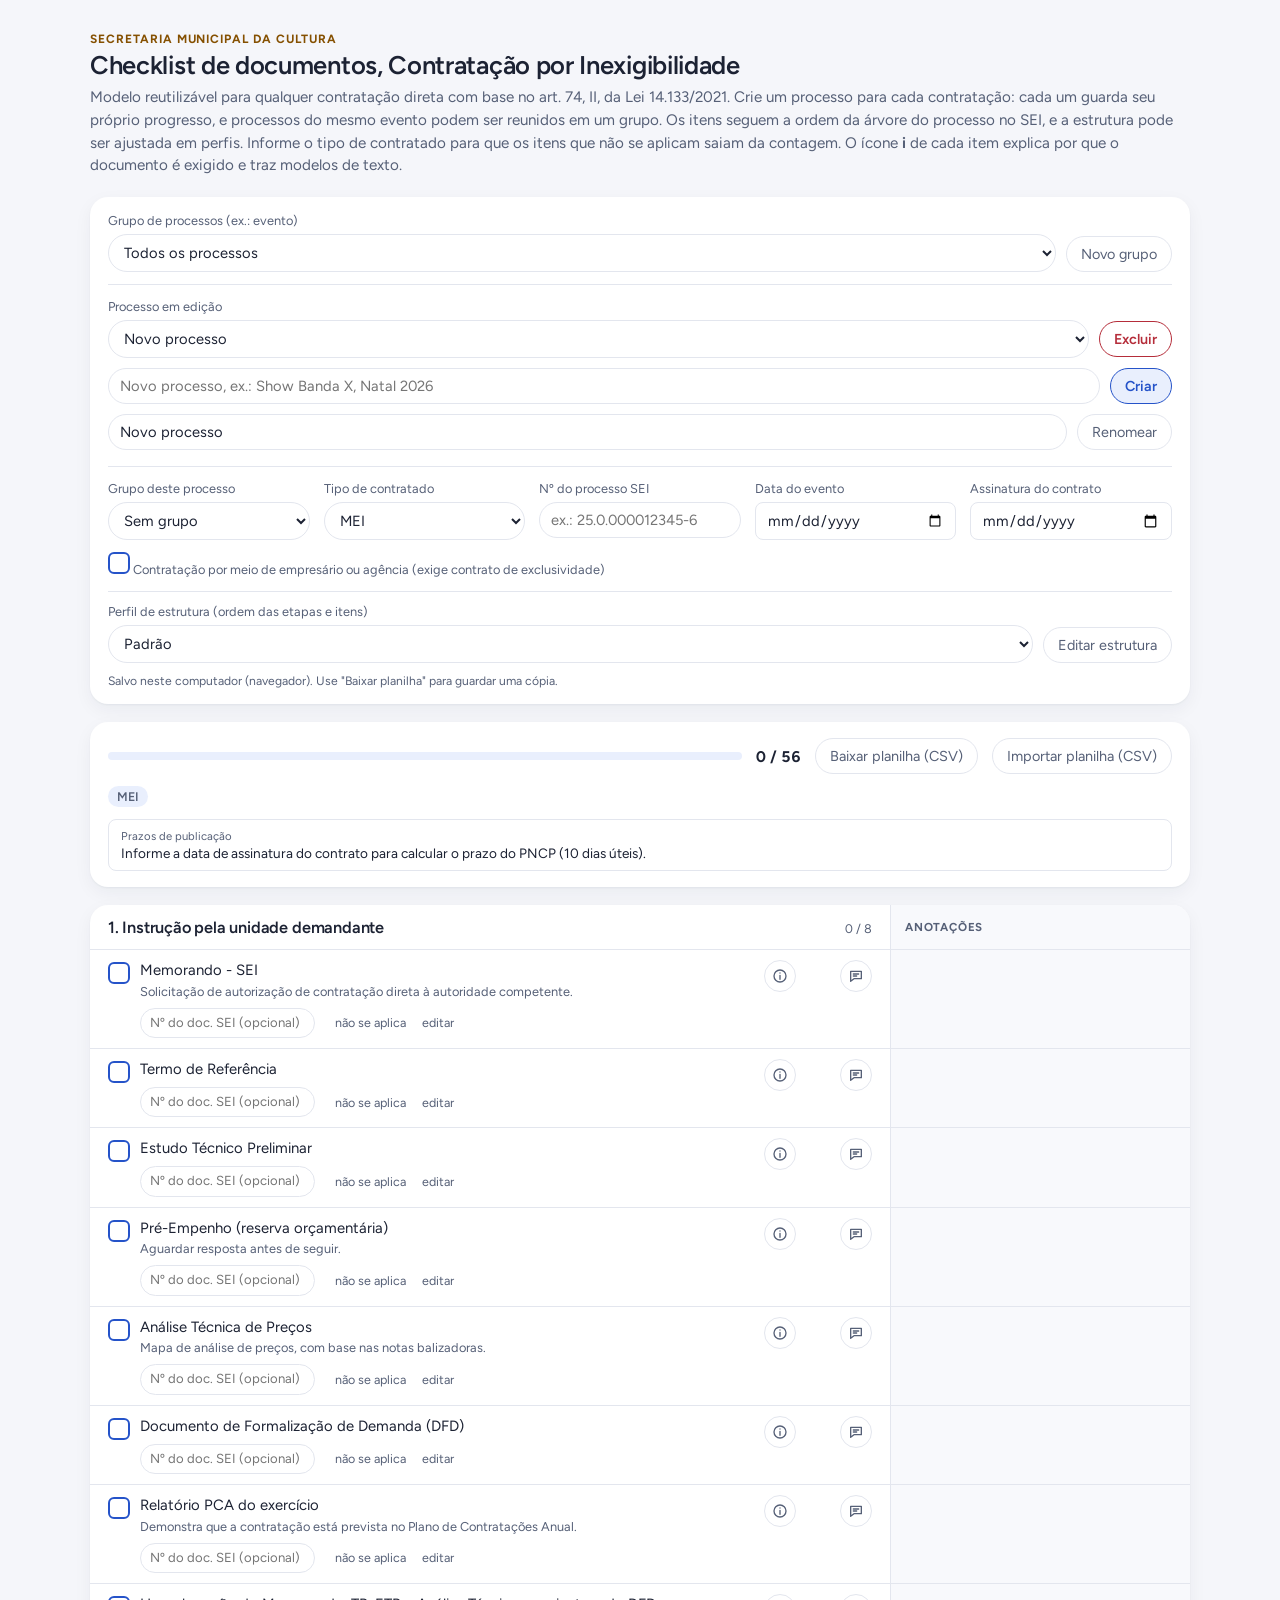
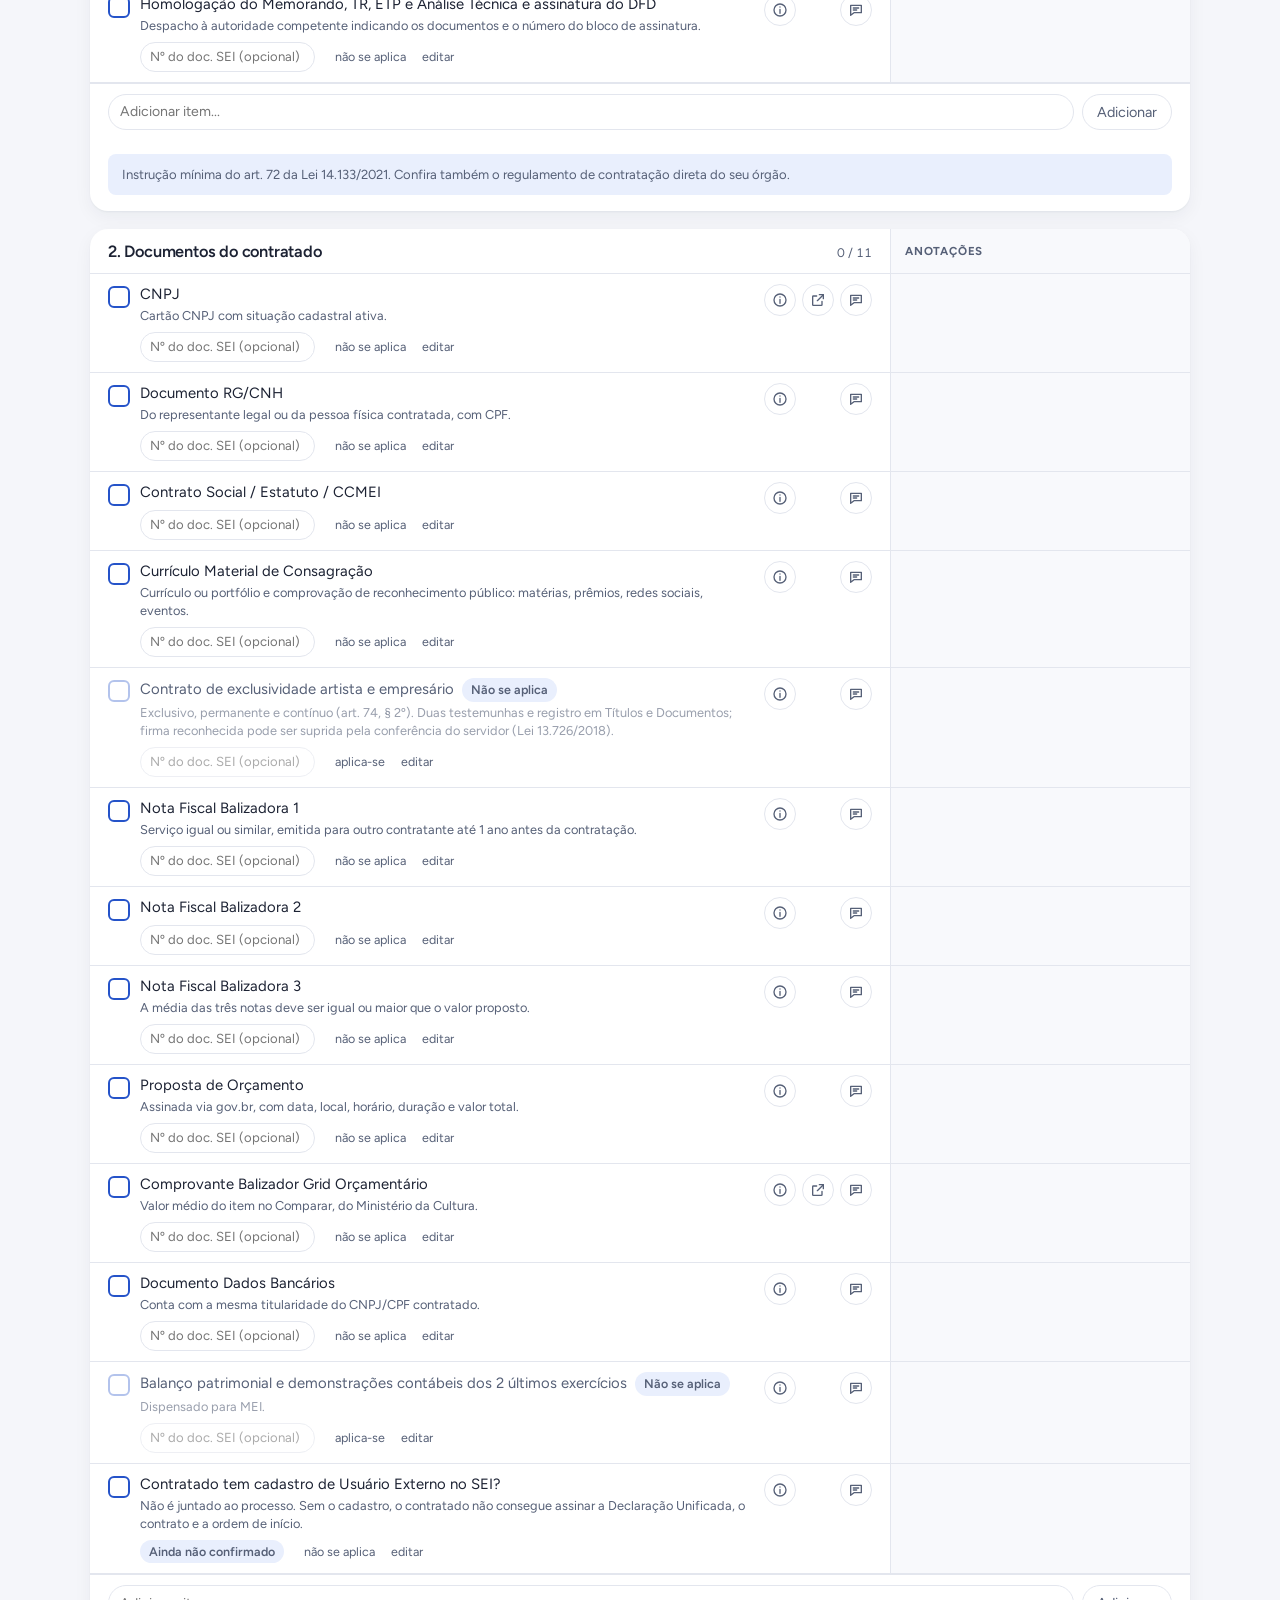
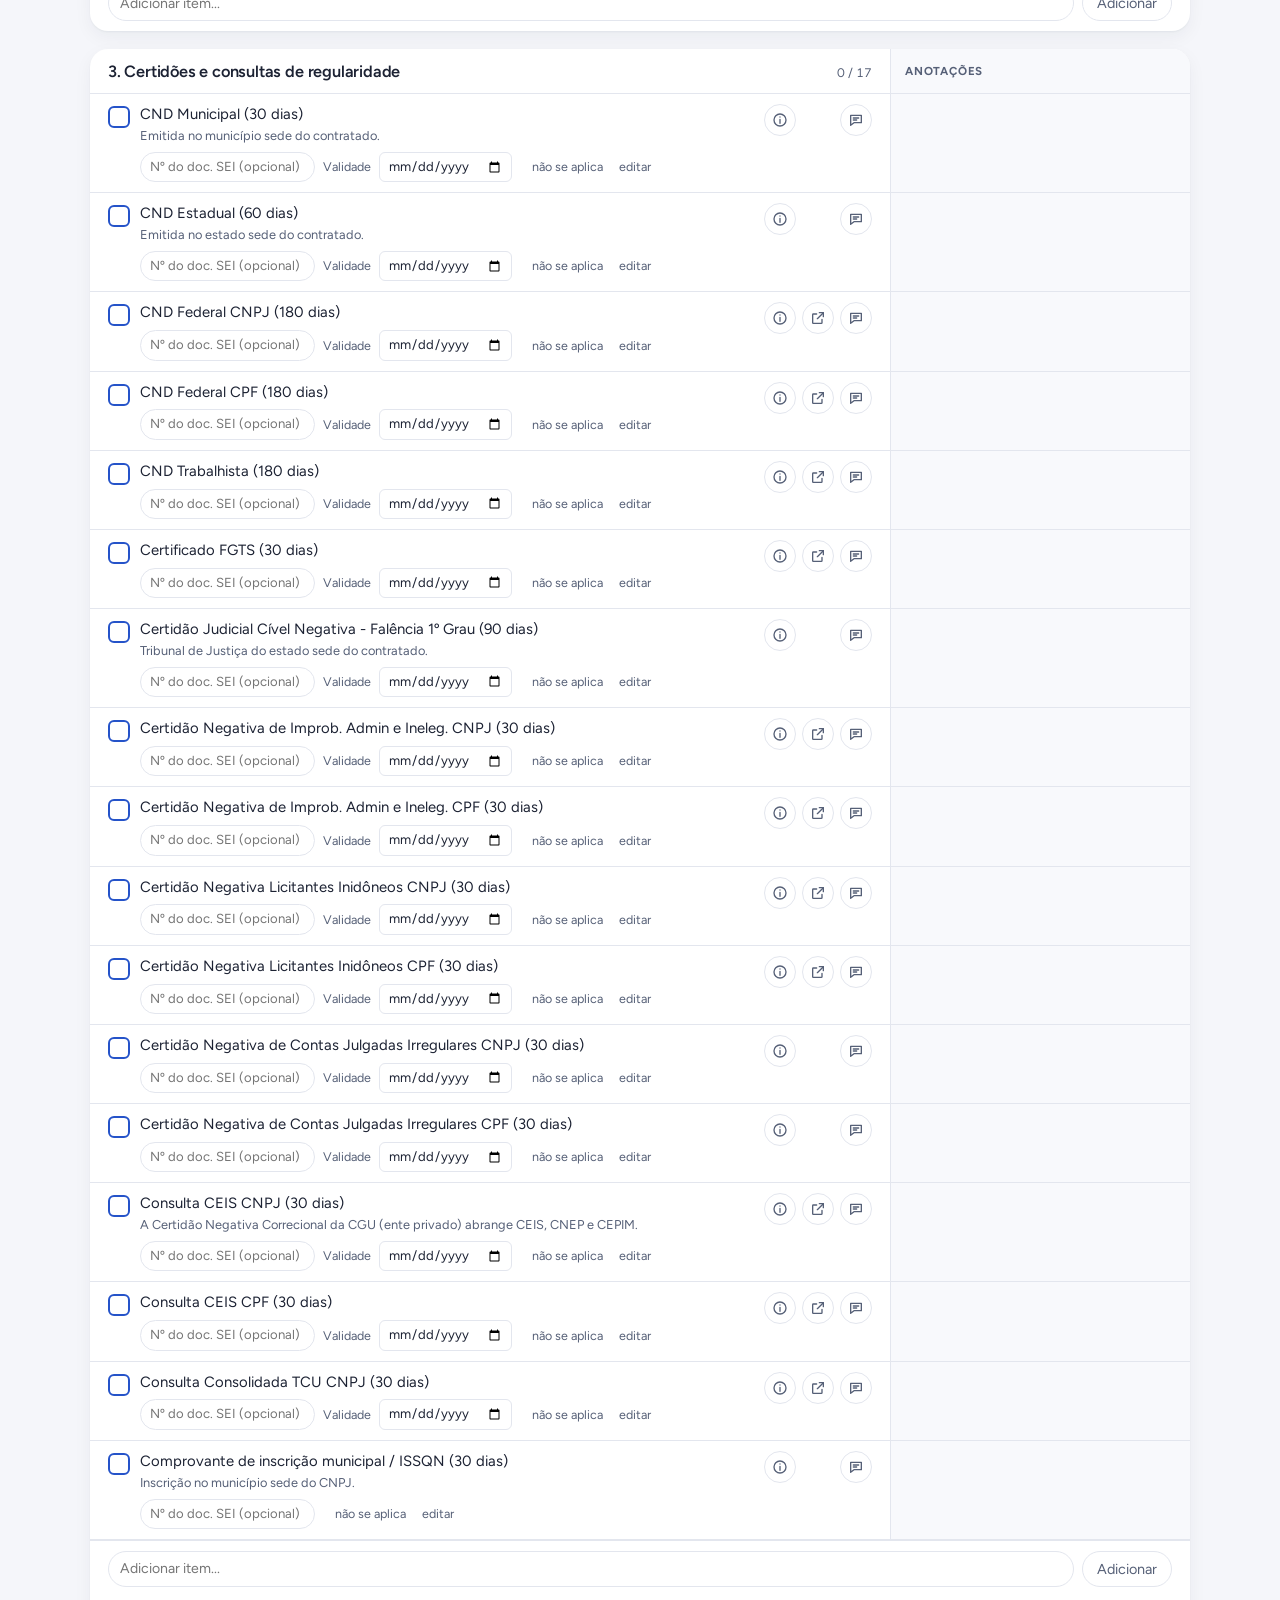
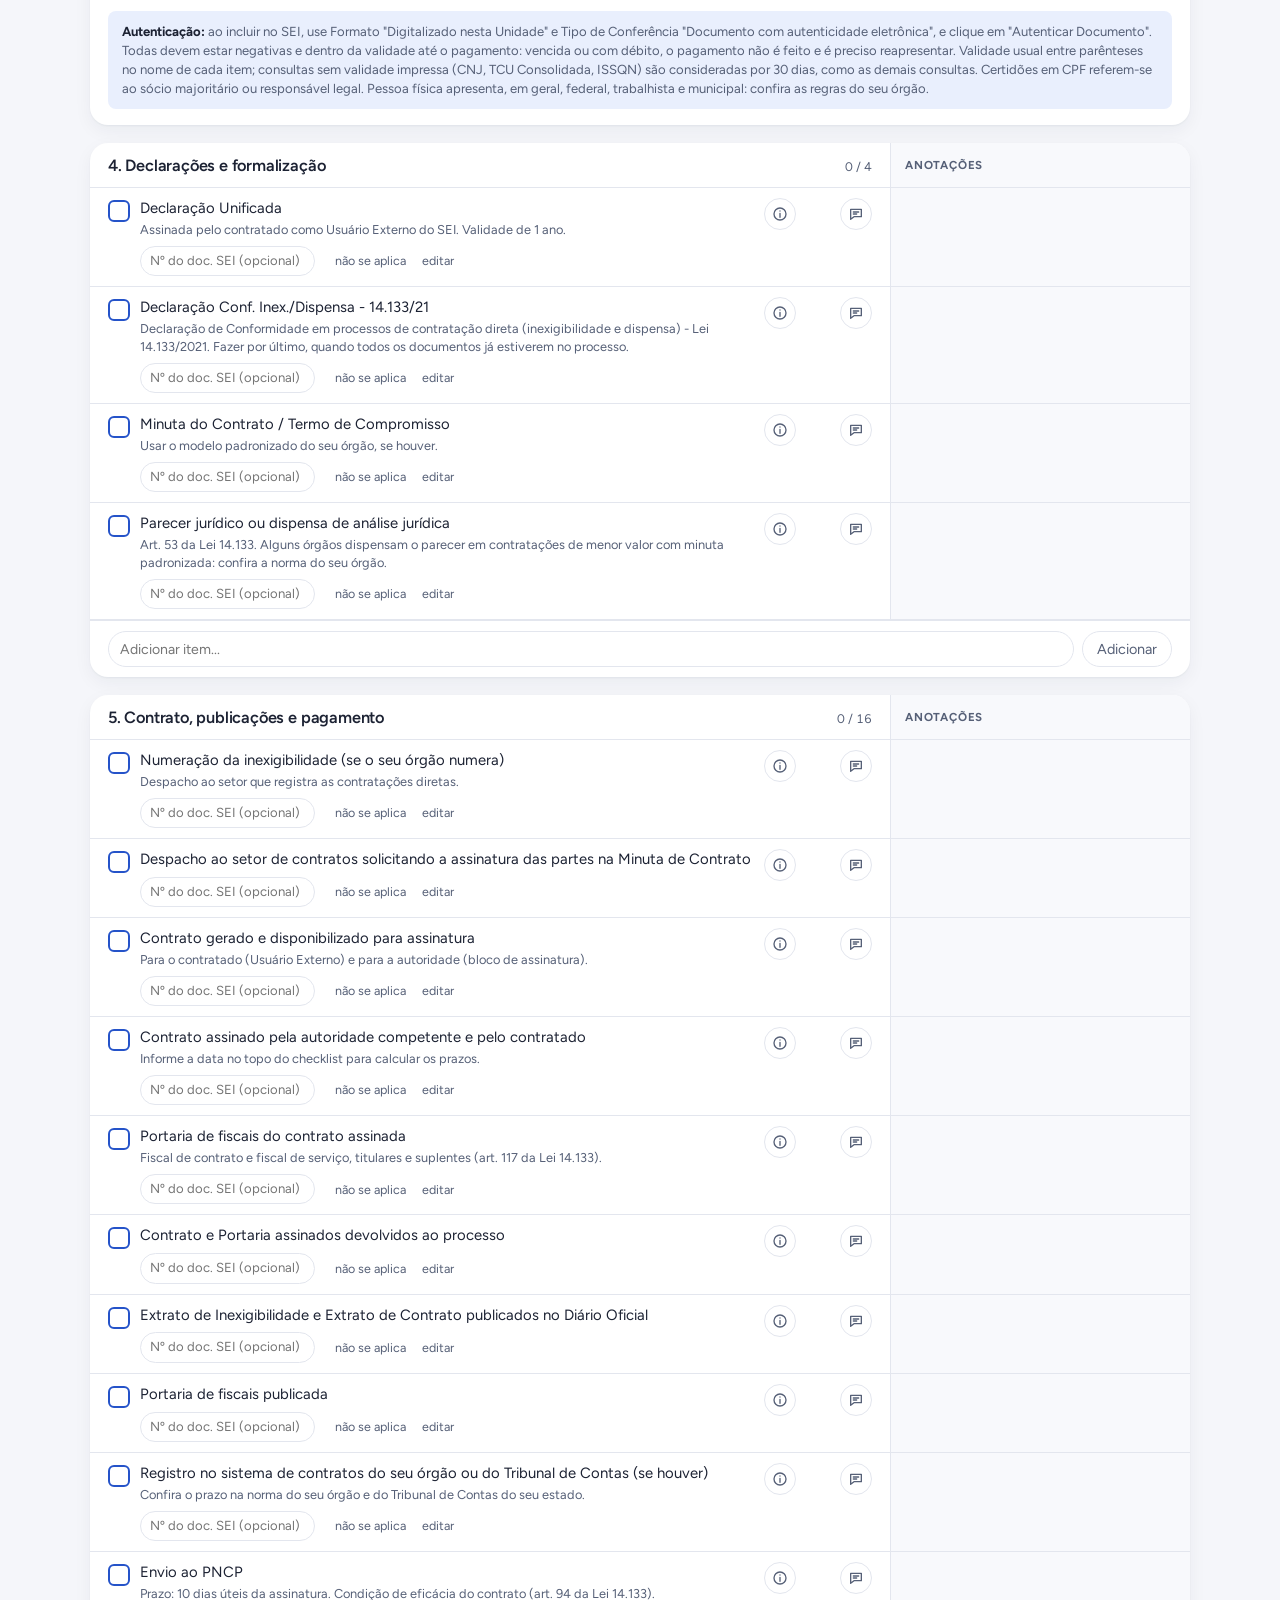
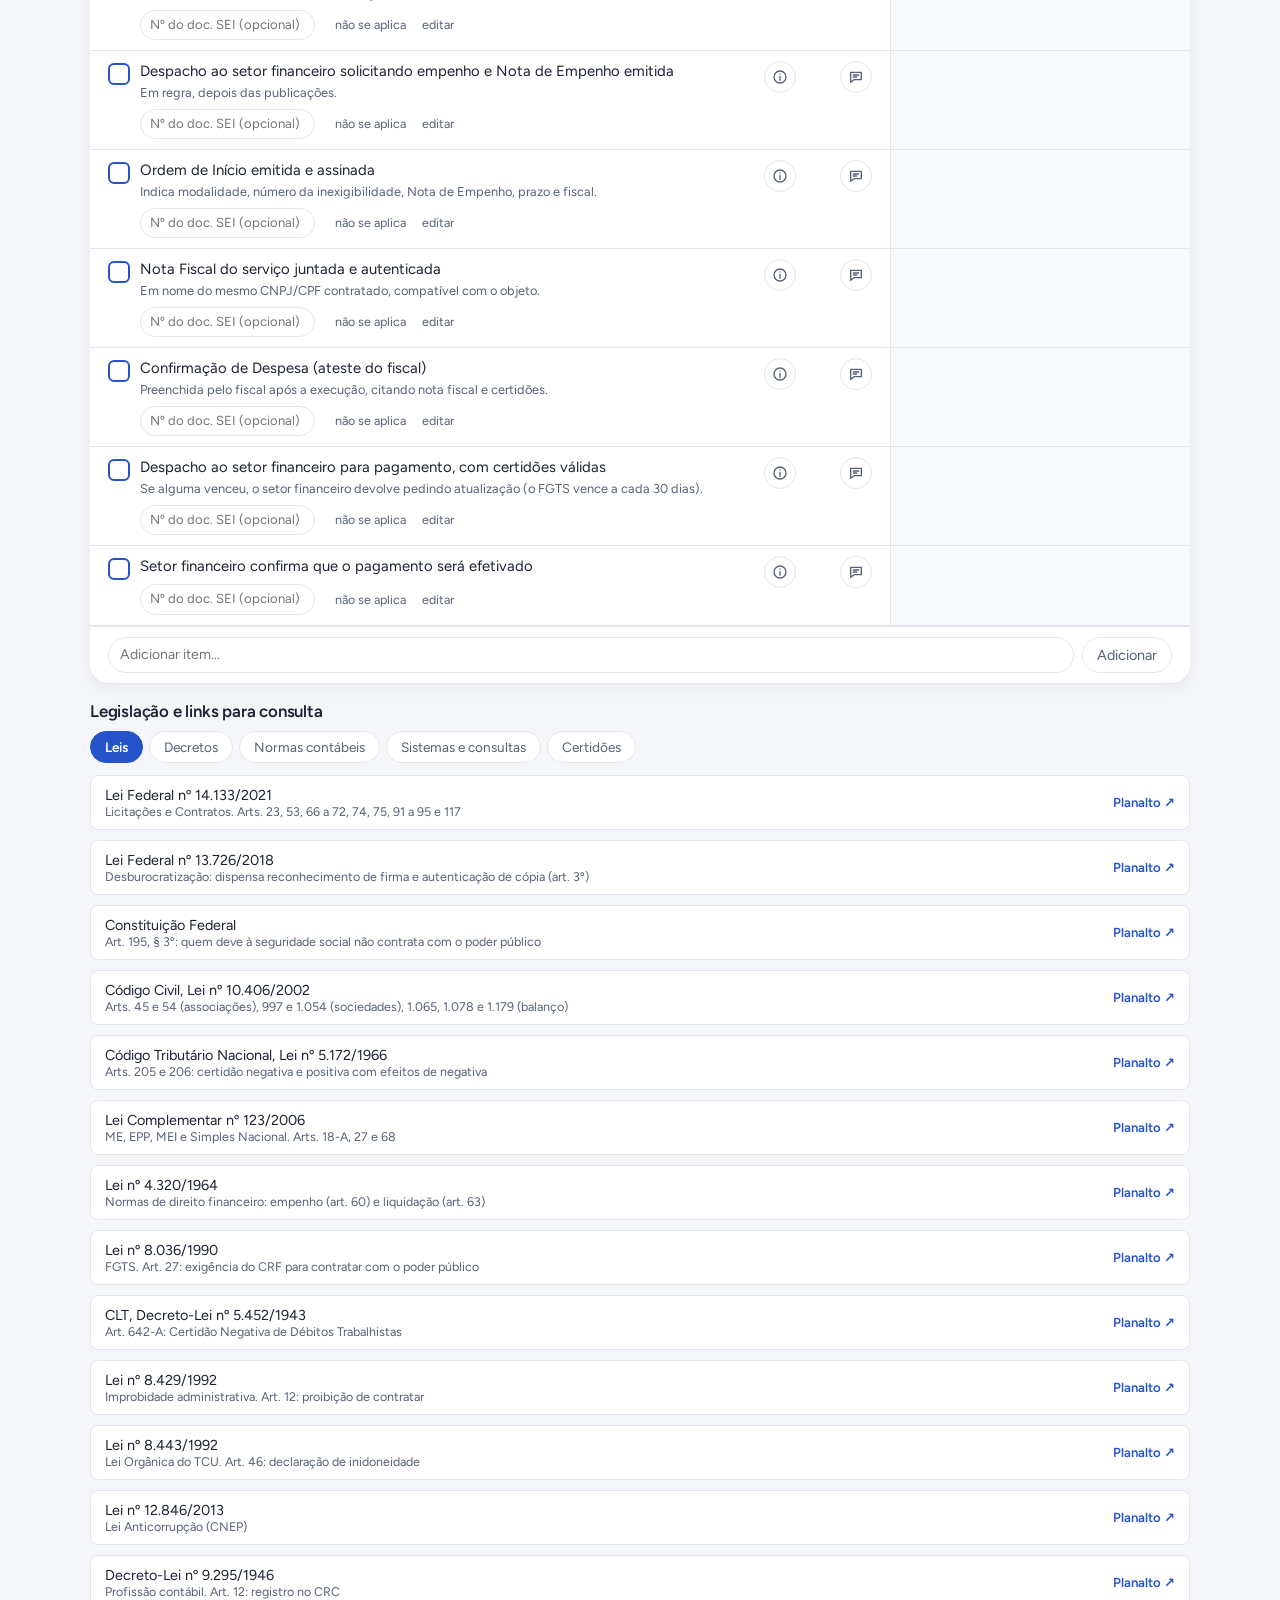
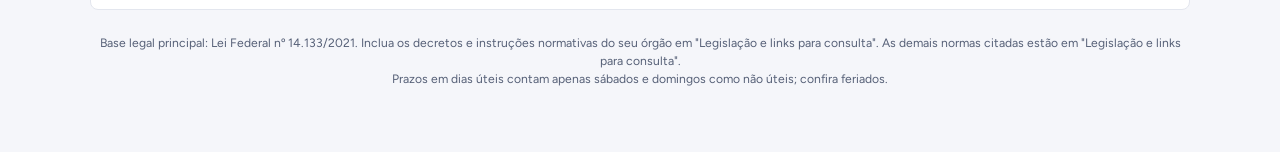
==== app/checklist.html @ 19a0ecd0 "Maestro Livre 1.0.0: primeira versão pública Programa local (HTML + JS, sem rede e sem IA) que lê o " ====
<!doctype html><html><head><meta charset=utf8><script src="tema.js"></script><script src="consulta.js"></script><link rel="stylesheet" href="fontes.css"><meta name=viewport content="width=device-width,initial-scale=1,viewport-fit=cover"><style>:root{color-scheme:light;box-sizing:border-box;padding-top:env(safe-area-inset-top,0px);padding-bottom:env(safe-area-inset-bottom,0px)}html{scroll-padding-top:env(safe-area-inset-top,0px)}body{margin:0;padding:0;font:14px -apple-system,BlinkMacSystemFont,sans-serif;background:#faf9f5;color:#141413}img{max-width:100%}[hidden]:not([hidden=until-found i]){display:none!important}</style></head><body>
<title>Checklist de Inexigibilidade</title>
<style>
  :root{
    --bg:#f3f1ec; --paper:#ffffff; --ink:#1f2a24; --ink-soft:#5b6660;
    --accent:#2f5d4f; --accent-soft:#e4ede8; --line:#dcd6ca;
    --gold:#a9752f; --gold-soft:#f6ecdc; --danger:#a13c3c; --danger-soft:#f6e3e3;
    --ok:#2f6d45; --ok-soft:#e1efe5; --margin:#f7f5f0;
    color-scheme: light;
  }
  @media (prefers-color-scheme: dark){
    :root:not([data-theme="light"]){
      --bg:#191c1a; --paper:#232722; --ink:#eae7dd; --ink-soft:#a7b0a8;
      --accent:#8fbfa8; --accent-soft:#2a352d; --line:#3a3f37;
      --gold:#d3a45c; --gold-soft:#3a3122; --danger:#e09494; --danger-soft:#3d2626;
      --ok:#8fcfa0; --ok-soft:#243429; --margin:#1e221f;
      color-scheme: dark;
    }
  }
  :root[data-theme="dark"]{
    --bg:#191c1a; --paper:#232722; --ink:#eae7dd; --ink-soft:#a7b0a8;
    --accent:#8fbfa8; --accent-soft:#2a352d; --line:#3a3f37;
    --gold:#d3a45c; --gold-soft:#3a3122; --danger:#e09494; --danger-soft:#3d2626;
    --ok:#8fcfa0; --ok-soft:#243429; --margin:#1e221f;
    color-scheme: dark;
  }
  /* Temas da v5 (tema.js põe data-tema e data-modo no <html>; o Clássico é o de cima). Mesmas cores do Maestro. */
  :root[data-tema="caderno"]{ --fonte:"Hanken Grotesk","Segoe UI",system-ui,sans-serif; --tit:var(--fonte);
    --bg:#fff; --paper:#fff; --ink:#1b1d1c; --ink-soft:#5d6460; --accent:#2f5d4f; --accent-soft:#e6efea; --line:#e8e8e4;
    --gold:#855600; --gold-soft:#fbf1d9; --danger:#a8322c; --danger-soft:#fbe9e7; --ok:#256a41; --ok-soft:#e4f1e8; --margin:#f7f7f5; color-scheme:light; }
  :root[data-tema="caderno"][data-modo="escuro"]{ --bg:#171918; --paper:#171918; --ink:#e8eae8; --ink-soft:#a0a8a3; --accent:#7fc0a6; --accent-soft:#1f2e28; --line:#2a2e2c;
    --gold:#e2b55e; --gold-soft:#322915; --danger:#f09a92; --danger-soft:#3a1f1d; --ok:#7fcf9b; --ok-soft:#1b2b21; --margin:#111312; color-scheme:dark; }
  :root[data-tema="partitura"]{ --fonte:"Instrument Sans","Segoe UI",system-ui,sans-serif; --tit:"Bricolage Grotesque","Segoe UI",system-ui,sans-serif;
    --bg:#f2f3f7; --paper:#fff; --ink:#161a2c; --ink-soft:#555b73; --accent:#1e2748; --accent-soft:#fff1d2; --line:#e2e5ee;
    --gold:#7f5000; --gold-soft:#ffefc9; --danger:#b0302e; --danger-soft:#fce8e6; --ok:#1f6b47; --ok-soft:#e0f2e8; --margin:#f7f8fb; color-scheme:light; }
  :root[data-tema="partitura"][data-modo="escuro"]{ --bg:#0f1220; --paper:#181c2e; --ink:#e8e9f1; --ink-soft:#a3a8c0; --accent:#ffc965; --accent-soft:#3a2f14; --line:#2a2f47;
    --gold:#f0c060; --gold-soft:#3a2e12; --danger:#f29b97; --danger-soft:#3d1f22; --ok:#7fd3a4; --ok-soft:#15302a; --margin:#141829; color-scheme:dark; }
  :root[data-tema="didatico"]{ --fonte:"Figtree","Segoe UI",system-ui,sans-serif; --tit:var(--fonte);
    --bg:#f5f6fa; --paper:#fff; --ink:#1c2233; --ink-soft:#566077; --accent:#2553c9; --accent-soft:#e9effd; --line:#e3e6ee;
    --gold:#855000; --gold-soft:#fff0cc; --danger:#b52d3a; --danger-soft:#ffe6e8; --ok:#166c47; --ok-soft:#dbf5e6; --margin:#f8f9fc; color-scheme:light; }
  :root[data-tema="didatico"][data-modo="escuro"]{ --bg:#12151f; --paper:#1b1f2c; --ink:#e9ebf3; --ink-soft:#a4abc0; --accent:#86a8ff; --accent-soft:#1f2c52; --line:#2b3042;
    --gold:#f0c060; --gold-soft:#3a2e12; --danger:#f59aa3; --danger-soft:#3f1f25; --ok:#7fd6a6; --ok-soft:#153026; --margin:#171a26; color-scheme:dark; }
  *{box-sizing:border-box;}
  /* Dentro do Maestro (interface 2): a aba já diz "Checklist", então o cabeçalho grande some e a página começa mais acima */
  .embutido body{padding-block:20px 48px;}
  .embutido .wrap > header{display:none;}
  /* Dentro do Maestro (v4.2.0) a lista de processos e os grupos são os do Maestro ("Processos salvos") */
  .embutido .card .params{border-top:0; margin-top:0; padding-top:0;}
  .embutido .grupo-bar, .embutido #grupoEdit, .embutido #procList, .embutido label[for="procSelect"],
  .embutido .row:has(#procSelect), .embutido .row:has(#procNovo), .embutido .row:has(#procNome), .embutido .param:has(#grupoProc){display:none !important;}
  .embutido .links-sec, .embutido .wrap > footer{display:none;}
  /* janela "Explicação do item" (v5.0.0) */
  #detDlg{border:1px solid var(--line); border-radius:14px; padding:0; width:min(760px, calc(100vw - 24px)); max-height:calc(100vh - 24px); background:var(--paper); color:var(--ink); box-shadow:0 24px 60px rgba(0,0,0,.3);}
  #detDlg::backdrop{background:rgba(15,20,17,.45);}
  #detDlg form{display:flex; flex-direction:column; max-height:calc(100vh - 26px);}
  #detDlg header{padding:16px 20px 10px; border-bottom:1px solid var(--line);}
  #detDlg header h2{font-size:1.15rem;}
  #detDlg header p{color:var(--ink-soft); font-size:.85rem; margin:4px 0 0;}
  #detDlg .dd-corpo{padding:12px 20px; overflow:auto; display:grid; gap:12px;}
  #detDlg label{display:grid; gap:4px; font-size:.8rem; color:var(--ink-soft);}
  #detDlg input, #detDlg textarea, #detDlg .rico{font:inherit; font-size:.9rem; color:var(--ink); background:var(--bg); border:1px solid var(--line); border-radius:8px; padding:8px 10px; width:100%;}
  #detDlg textarea{resize:vertical; min-height:64px;}
  #detDlg .rico{min-height:64px; max-height:260px; overflow:auto; line-height:1.5; cursor:text;}
  #detDlg .rico:focus, #detDlg input:focus, #detDlg textarea:focus{outline:2px solid var(--accent); outline-offset:1px;}
  #detDlg .rico ul, #detDlg .rico ol{padding-left:20px; margin:4px 0;}
  #detDlg .rico table{border-collapse:collapse; font-size:.82rem;} #detDlg .rico td, #detDlg .rico th{border:1px solid var(--line); padding:3px 6px;}
  #detDlg footer{display:flex; gap:8px; justify-content:flex-end; flex-wrap:wrap; padding:12px 20px 16px; border-top:1px solid var(--line);}
  #detDlg footer .esq{margin-right:auto;}
  .dr-editar{margin-top:22px;}
  [hidden]{display:none !important;}
  body{
    margin:0; background:var(--bg); color:var(--ink);
    font-family:'Source Sans 3', system-ui, -apple-system, 'Segoe UI', sans-serif; font-size:15px;
    padding-block:32px 64px; padding-inline:16px;
  }
  h1,h2{font-family:'Source Serif 4', Georgia, 'Times New Roman', serif; font-weight:600; margin:0;}
  .wrap{max-width:1100px; margin:0 auto;}
  header{margin-bottom:20px;}
  .eyebrow{color:var(--gold); text-transform:uppercase; letter-spacing:.08em; font-size:.75rem; font-weight:700;}
  h1{font-size:1.6rem; margin-top:4px; text-wrap:balance;}
  .sub{color:var(--ink-soft); margin:6px 0 0; font-size:.92rem; line-height:1.5;}
  header .sub{font-size:.95rem; max-width:none;}

  .card{background:var(--paper); border:1px solid var(--line); border-radius:10px; padding:16px 18px; margin-bottom:18px;}
  .card label, .field-label{font-size:.8rem; color:var(--ink-soft); display:block; margin-bottom:6px;}
  .row{display:flex; gap:10px; flex-wrap:wrap; align-items:center;}
  input[type=text], input[type=date], select{
    font:inherit; font-size:.92rem; padding:8px 11px; border-radius:8px; border:1px solid var(--line);
    background:var(--bg); color:var(--ink); min-width:0;
  }
  .row > select, .row > input[type=text]{flex:1 1 200px;}
  button{
    font:inherit; font-size:.9rem; padding:8px 14px; border-radius:8px; border:1px solid var(--accent);
    background:var(--accent-soft); color:var(--accent); cursor:pointer; font-weight:600;
  }
  button:hover{opacity:.85;}
  button.ghost{background:transparent; border-color:var(--line); color:var(--ink-soft); font-weight:400;}
  button.danger{border-color:var(--danger); color:var(--danger); background:transparent;}
  button.danger.armed{background:var(--danger); color:var(--paper);}
  :focus-visible{outline:2px solid var(--accent); outline-offset:2px;}

  .params{display:grid; grid-template-columns:repeat(auto-fit, minmax(170px, 1fr)); gap:14px; margin-top:16px; padding-top:14px; border-top:1px solid var(--line);}
  .params .param{display:flex; flex-direction:column;}
  .params select, .params input{width:100%;}
  .check-inline{display:flex; gap:8px; align-items:center; font-size:.9rem; margin-top:12px; cursor:pointer;}
  .check-inline input[type=checkbox]{margin:0;}
  .save-state{font-size:.76rem; color:var(--ink-soft); margin-top:10px;}

  .status{display:flex; flex-wrap:wrap; gap:14px; align-items:center;}
  .bar{flex:1 1 160px; height:8px; border-radius:99px; background:var(--accent-soft); overflow:hidden;}
  .bar-fill{height:100%; background:var(--accent); width:0%; transition:width .25s ease;}
  .progress-count{font-variant-numeric:tabular-nums; font-weight:700; white-space:nowrap;}
  .alerts{display:flex; flex-wrap:wrap; gap:8px; margin-top:12px;}
  .alerts:empty{display:none;}
  .chip{font-size:.78rem; font-weight:600; padding:3px 9px; border-radius:99px; white-space:nowrap; font-variant-numeric:tabular-nums;}
  .chip.ok{background:var(--ok-soft); color:var(--ok);}
  .chip.warn{background:var(--gold-soft); color:var(--gold);}
  .chip.bad{background:var(--danger-soft); color:var(--danger);}
  .chip.muted{background:var(--accent-soft); color:var(--ink-soft);}

  .prazos{display:grid; grid-template-columns:repeat(auto-fit, minmax(200px,1fr)); gap:10px; margin-top:12px;}
  .prazo{border:1px solid var(--line); border-radius:8px; padding:9px 12px; font-size:.85rem;}
  .prazo strong{display:block; font-size:1rem; font-variant-numeric:tabular-nums;}
  .prazo small{display:block; color:var(--ink-soft); margin-bottom:2px;}

  section.group{background:var(--paper); border:1px solid var(--line); border-radius:10px; margin-bottom:18px; overflow:hidden;}
  .group-head{border-bottom:1px solid var(--line); display:grid; grid-template-columns:minmax(0,1fr) var(--note-w);}
  .group-head .gh-main{padding:12px 18px; display:flex; justify-content:space-between; align-items:baseline; gap:12px;}
  .group-head .gh-note{padding:12px 14px; border-left:1px solid var(--line); background:var(--margin); font-size:.72rem; font-weight:700; letter-spacing:.07em; text-transform:uppercase; color:var(--ink-soft); display:flex; align-items:center;}
  .group-head h2{font-size:1.02rem; text-wrap:balance;}
  .group-head .count{font-size:.78rem; color:var(--ink-soft); white-space:nowrap; font-variant-numeric:tabular-nums;}

  ul.items{list-style:none; margin:0; padding:0;}
  section.group{--note-w:300px;}
  li{border-bottom:1px solid var(--line); display:grid; grid-template-columns:minmax(0,1fr) var(--note-w);}
  .cell-main{padding:10px 18px; min-width:0;}
  .cell-note{padding:10px 14px; border-left:1px solid var(--line); background:var(--margin); min-width:0;}
  .item-row{display:flex; gap:10px; align-items:flex-start;}
  .actions{display:flex; gap:6px; flex-shrink:0;}
  .icon-btn{
    width:32px; height:32px; padding:0; display:inline-flex; align-items:center; justify-content:center;
    border:1px solid var(--line); border-radius:7px; background:transparent; color:var(--ink-soft); cursor:pointer; text-decoration:none; font-weight:400;
  }
  .icon-btn:hover{color:var(--accent); border-color:var(--accent); opacity:1;}
  .icon-btn svg{width:16px; height:16px; stroke:currentColor; fill:none; stroke-width:2; stroke-linecap:round; stroke-linejoin:round;}
  .icon-btn.has-note{color:var(--accent); border-color:var(--accent); background:var(--accent-soft);}
  .icon-spacer{width:32px; height:32px;}
  .note{background:var(--paper); border:1px solid var(--line); border-radius:8px; padding:8px 10px; font-size:.86rem; line-height:1.4;}
  .note-meta{display:flex; justify-content:space-between; align-items:center; gap:6px; font-size:.72rem; color:var(--ink-soft);}
  .note-text{white-space:pre-wrap; overflow-wrap:anywhere; margin-top:3px; cursor:text;}
  .note-edit textarea{
    width:100%; font:inherit; font-size:.86rem; line-height:1.4; padding:8px 10px; border-radius:8px;
    border:1px solid var(--accent); background:var(--paper); color:var(--ink); resize:vertical; min-height:72px;
  }
  .note-edit .row{margin-top:6px; gap:6px;}
  .note-edit button{font-size:.8rem; padding:5px 11px;}
  @media (max-width:860px){
    section.group{--note-w:0px;}
    .group-head, li{grid-template-columns:1fr;}
    .group-head .gh-note{display:none;}
    .cell-note{border-left:none; border-top:1px dashed var(--line); padding:8px 14px 10px 48px;}
    .cell-note:empty{display:none;}
  }
  input[type=checkbox]{
    appearance:none; width:20px; height:20px; min-width:20px; margin:2px 0 0;
    border:2px solid var(--accent); border-radius:5px; background:transparent; cursor:pointer; position:relative;
  }
  input[type=checkbox]:checked{background:var(--accent);}
  input[type=checkbox]:checked::after{
    content:""; position:absolute; left:5px; top:1px; width:5px; height:10px;
    border:solid var(--paper); border-width:0 2px 2px 0; transform:rotate(45deg);
  }
  input[type=checkbox]:disabled{opacity:.35; cursor:default;}
  .txt{font-size:.93rem; line-height:1.4; flex:1; min-width:0;}
  .label-line{display:flex; flex-wrap:wrap; gap:4px 8px; align-items:baseline;}
  .hint{display:block; font-size:.8rem; color:var(--ink-soft); margin-top:2px;}
  .ext{color:var(--accent); font-size:.82rem; font-weight:600; text-decoration:none; white-space:nowrap;}
  .ext:hover{text-decoration:underline;}
  li.done .label-text{color:var(--ink-soft); text-decoration:line-through; text-decoration-color:var(--line);}
  li.na .label-text{color:var(--ink-soft);}
  li.na .hint, li.na .meta-row input{opacity:.6;}
  .meta-row{display:flex; gap:8px; align-items:center; margin-top:7px; flex-wrap:wrap;}
  .meta-row input[type=text]{font-size:.82rem; padding:5px 9px; border-radius:6px; width:175px;}
  .meta-row input[type=date]{font-size:.82rem; padding:4px 8px; border-radius:6px;}
  .meta-row .val-label{font-size:.78rem; color:var(--ink-soft);}
  .sei-note{font-size:.8rem; color:var(--accent); font-weight:600;}
  .mini{background:none; border:none; color:var(--ink-soft); cursor:pointer; font-size:.78rem; padding:2px 4px; font-weight:400;}
  .mini:hover{color:var(--ink); opacity:1;}

  .add-row{padding:10px 18px; display:flex; gap:8px; border-top:1px solid var(--line);}
  .add-row input{flex:1; font-size:.88rem;}
  .base{font-size:.82rem; line-height:1.45; color:var(--ink-soft); background:var(--accent-soft); border-radius:8px; padding:11px 14px; margin:14px 18px 16px;}
  .base b{color:var(--ink);}

  .tabs{display:flex; gap:6px; flex-wrap:wrap; margin:10px 0 12px;}
  .tab-btn{font-size:.85rem; padding:7px 14px; border-radius:99px; border:1px solid var(--line); background:var(--paper); color:var(--ink-soft); font-weight:400;}
  .tab-btn.active{background:var(--accent); border-color:var(--accent); color:var(--paper); font-weight:600;}
  .link-grid{display:grid; gap:10px;}
  .link-row{display:flex; justify-content:space-between; align-items:center; gap:12px; padding:10px 14px; background:var(--paper); border:1px solid var(--line); border-radius:8px;}
  .link-row .name{font-size:.9rem;}
  .link-row .name small{display:block; color:var(--ink-soft); font-size:.78rem;}
  .link-row .links{display:flex; gap:12px; flex-wrap:wrap; justify-content:flex-end;}

  footer{margin-top:24px; font-size:.76rem; color:var(--ink-soft); text-align:center; line-height:1.5;}
  @media (max-width:480px){
    .cell-main, .group-head .gh-main, .add-row{padding-inline:14px;}
    .meta-row input[type=text]{width:100%;}
  }
  /* grupos de processos */
  .grupo-bar{display:flex; flex-wrap:wrap; gap:10px; align-items:flex-end; padding-bottom:12px; border-bottom:1px solid var(--line);}
  .grupo-bar .param{display:flex; flex-direction:column; flex:1 1 240px;}
  .grupo-bar select{width:100%;}
  ul.proc-list{list-style:none; margin:10px 0 0; padding:0; display:grid; gap:6px;}
  ul.proc-list:empty{display:none;}
  ul.proc-list li{display:block; border:none; padding:0;}
  .proc-btn{width:100%; display:flex; justify-content:space-between; align-items:center; gap:12px; text-align:left; background:var(--bg); border:1px solid var(--line); color:var(--ink); font-weight:400; padding:8px 12px;}
  .proc-btn.atual{border-color:var(--accent); background:var(--accent-soft); font-weight:600;}
  .proc-btn .pc{font-size:.8rem; color:var(--ink-soft); font-variant-numeric:tabular-nums; white-space:nowrap;}
  .proc-empty{font-size:.84rem; color:var(--ink-soft);}
  /* edição da estrutura */
  .perfil-row{display:flex; flex-wrap:wrap; gap:10px; align-items:flex-end; margin-top:14px; padding-top:12px; border-top:1px solid var(--line);}
  .perfil-row .param{display:flex; flex-direction:column; flex:1 1 240px;}
  .perfil-row select{width:100%;}
  .danger-text{color:var(--danger);}
  .danger-text.armed{font-weight:700;}
  .mini:disabled{opacity:.35; cursor:default;}
  .card-msg{font-size:.82rem; color:var(--danger); margin-top:8px; min-height:1em;}
  .edit-bar{border-color:var(--accent); box-shadow:0 6px 18px rgba(0,0,0,.08);}
  .edit-group{border-style:dashed;}
  .edit-group.dragging, .eg-item.dragging{opacity:.4;}
  .eg-head{display:flex; align-items:center; gap:8px; padding:10px 14px; border-bottom:1px solid var(--line); flex-wrap:wrap; font-weight:600;}
  .eg-head input{flex:1 1 220px; font-family:'Source Serif 4', Georgia, serif; font-size:1rem; font-weight:600;}
  .eg-num{font-family:'Source Serif 4', Georgia, serif; font-weight:600;}
  ul.eg-items{list-style:none; margin:0; padding:4px 0; min-height:40px;}
  li.eg-item{display:flex; align-items:center; gap:8px; padding:6px 14px; border-bottom:1px solid var(--line); font-size:.9rem; background:var(--paper);}
  li.eg-empty{display:block; padding:12px 14px; font-size:.84rem; color:var(--ink-soft);}
  .eg-text{flex:1; min-width:0; display:flex; flex-wrap:wrap; gap:6px; align-items:center;}
  .grip{display:inline-flex; width:22px; height:22px; color:var(--ink-soft); cursor:grab; flex-shrink:0;}
  .grip svg{width:18px; height:18px; fill:currentColor;}
  .drop-line{height:3px; background:var(--accent); border-radius:2px; margin:2px 14px; list-style:none;}
  .new-group{width:100%; margin-bottom:18px; border-style:dashed;}
  .edit-group.removed{opacity:.85;}
  /* painel lateral de detalhes */
  .backdrop{position:fixed; inset:0; background:rgba(15,20,17,.38); z-index:20;}
  .drawer{
    position:fixed; top:0; right:0; bottom:0; z-index:21; width:min(640px, 48vw);
    background:var(--paper); border-left:1px solid var(--line); box-shadow:-12px 0 32px rgba(0,0,0,.18);
    display:flex; flex-direction:column; animation:slideIn .2s ease;
  }
  .drawer[hidden], .backdrop[hidden]{display:none;}
  @keyframes slideIn{from{transform:translateX(24px); opacity:.4;} to{transform:none; opacity:1;}}
  .dr-head{padding:calc(18px + env(safe-area-inset-top, 0px)) 22px 14px; border-bottom:1px solid var(--line); display:flex; gap:12px; align-items:flex-start;}
  .dr-head > div{flex:1; min-width:0;}
  .dr-head h2{font-size:1.25rem; margin-top:4px; text-wrap:balance;}
  .dr-head .chip{display:inline-block; margin-top:8px;}
  .dr-body{padding:6px 22px calc(28px + env(safe-area-inset-bottom, 0px)); overflow-y:auto; font-size:.93rem; line-height:1.55;}
  .dr-body h3{font-size:.72rem; font-weight:700; letter-spacing:.08em; text-transform:uppercase; color:var(--gold); margin:20px 0 6px;}
  .dr-body > div{max-width:68ch;}
  .dr-body > div a{color:var(--accent); text-decoration:underline; text-underline-offset:2px;}
  .dr-modelo{white-space:pre-wrap; overflow-wrap:anywhere; font-size:.84rem; line-height:1.5; background:var(--bg); border:1px dashed var(--line); border-radius:8px; padding:12px 14px; margin-top:8px; max-height:340px; overflow-y:auto;}
  .dr-table-wrap{overflow-x:auto; margin-bottom:8px;}
  .dr-table{width:100%; border-collapse:collapse; font-size:.82rem; line-height:1.4;}
  .dr-table th{background:var(--ink); color:var(--paper); text-align:left; padding:7px 9px; font-weight:600;}
  .dr-table td{border:1px solid var(--line); padding:6px 9px; vertical-align:top; display:table-cell;}
  .dr-table td:first-child{width:52%;}
  .dr-table tr.sep td{background:var(--ink); color:var(--paper); text-align:center;}
  .dr-table td.x{text-align:center; color:var(--ink-soft);}
  .dr-body ol.passos{margin:8px 0 10px; padding-left:20px;}
  .dr-body ol.passos li{padding:3px 0;}
  .dr-body ul{margin:0; padding-left:18px;}
  .dr-body li{display:list-item; border:none; padding:2px 0;}
  .dr-body .dr-box{background:var(--margin); border:1px solid var(--line); border-radius:8px; padding:10px 12px;}
  .dr-links{display:grid; gap:8px;}
  .dr-links a{display:flex; justify-content:space-between; align-items:center; gap:10px; padding:9px 12px; border:1px solid var(--line); border-radius:8px; color:var(--ink); text-decoration:none; font-size:.88rem;}
  .dr-links a:hover{border-color:var(--accent); color:var(--accent);}
  .dr-links svg{width:15px; height:15px; flex-shrink:0; stroke:currentColor; fill:none; stroke-width:2; stroke-linecap:round; stroke-linejoin:round;}
  @media (max-width:860px){ .drawer{width:100%; border-left:none;} }
  @media (prefers-reduced-motion: reduce){ .bar-fill{transition:none;} .drawer{animation:none;} }

  /* ── temas da v5: fontes e caráter (as cores vêm das variáveis acima) ── */
  :root:is([data-tema="caderno"],[data-tema="partitura"],[data-tema="didatico"]) body{font-family:var(--fonte); -webkit-font-smoothing:antialiased;}
  :root:is([data-tema="caderno"],[data-tema="partitura"],[data-tema="didatico"]) :is(h1,h2,.eg-head input,.eg-num){font-family:var(--tit); letter-spacing:-.012em;}
  :root:is([data-tema="caderno"],[data-tema="partitura"],[data-tema="didatico"]) input[type=text],
  :root:is([data-tema="caderno"],[data-tema="partitura"],[data-tema="didatico"]) input[type=date],
  :root:is([data-tema="caderno"],[data-tema="partitura"],[data-tema="didatico"]) select{background:var(--paper);}
  /* Caderno: fios, quase sem caixas */
  :root[data-tema="caderno"] :is(.card, section.group){border-radius:10px;}
  /* Partitura: cartões com sombra, títulos fortes */
  :root[data-tema="partitura"] :is(.card, section.group){border:0; border-radius:16px; box-shadow:0 1px 2px rgba(20,24,41,.06), 0 10px 28px rgba(20,24,41,.05);}
  :root[data-tema="partitura"][data-modo="escuro"] :is(.card, section.group){box-shadow:0 0 0 1px #262b42;}
  :root[data-tema="partitura"] :is(h1,h2){font-weight:700;}
  :root[data-tema="partitura"] .group-head .gh-note, :root[data-tema="partitura"] .cell-note{border-left-color:var(--line);}
  /* Didático: maior e arredondado */
  :root[data-tema="didatico"] body{font-size:15.5px;}
  :root[data-tema="didatico"] :is(.card, section.group){border:0; border-radius:18px; box-shadow:0 1px 2px rgba(28,34,51,.05), 0 6px 18px rgba(28,34,51,.05);}
  :root[data-tema="didatico"][data-modo="escuro"] :is(.card, section.group){box-shadow:0 0 0 1px #2b3042;}
  :root[data-tema="didatico"] button:not(.icon-btn), :root[data-tema="didatico"] input[type=text], :root[data-tema="didatico"] select{border-radius:999px;}
  :root[data-tema="didatico"] .icon-btn{border-radius:50%;}
  :root[data-tema="didatico"] input[type=checkbox]{border-radius:6px; width:22px; height:22px; min-width:22px;}
  :root[data-tema="didatico"] input[type=checkbox]:checked::after{left:6px; top:2px;}
</style>

<div class="wrap">
  <header>
    <div class="eyebrow">Secretaria Municipal da Cultura</div>
    <h1>Checklist de documentos, Contratação por Inexigibilidade</h1>
    <p class="sub">Modelo reutilizável para qualquer contratação direta com base no art. 74, II, da Lei 14.133/2021. Crie um processo para cada contratação: cada um guarda seu próprio progresso, e processos do mesmo evento podem ser reunidos em um grupo. Os itens seguem a ordem da árvore do processo no SEI, e a estrutura pode ser ajustada em perfis. Informe o tipo de contratado para que os itens que não se aplicam saiam da contagem. O ícone <b>i</b> de cada item explica por que o documento é exigido e traz modelos de texto.</p>
  </header>

  <div class="card">
    <div class="grupo-bar">
      <div class="param">
        <label for="grupoFiltro">Grupo de processos (ex.: evento)</label>
        <select id="grupoFiltro"></select>
      </div>
      <button id="btnGrupoNovo" class="ghost" type="button">Novo grupo</button>
      <button id="btnGrupoRenomear" class="ghost" type="button" hidden>Renomear grupo</button>
      <button id="btnGrupoExcluir" class="mini danger-text" type="button" hidden>excluir grupo</button>
    </div>
    <div class="row" id="grupoEdit" hidden style="margin-top:8px;">
      <input type="text" id="grupoNome" placeholder="Nome do grupo, ex.: Festival de Natal 2026" aria-label="Nome do grupo">
      <button id="btnGrupoSalvar" type="button">Salvar grupo</button>
      <button id="btnGrupoCancelar" class="ghost" type="button">Cancelar</button>
    </div>
    <ul class="proc-list" id="procList"></ul>
    <label for="procSelect" style="margin-top:14px;">Processo em edição</label>
    <div class="row">
      <select id="procSelect"></select>
      <button id="btnExcluir" class="danger" type="button">Excluir</button>
    </div>
    <div class="row" style="margin-top:10px;">
      <input type="text" id="procNovo" placeholder="Novo processo, ex.: Show Banda X, Natal 2026">
      <button id="btnNovo" type="button">Criar</button>
    </div>
    <div class="row" style="margin-top:10px;">
      <input type="text" id="procNome" placeholder="Nome do processo">
      <button id="btnRenomear" class="ghost" type="button">Renomear</button>
    </div>

    <div class="params">
      <div class="param">
        <label for="grupoProc">Grupo deste processo</label>
        <select id="grupoProc"></select>
      </div>
      <div class="param">
        <label for="tipoSel">Tipo de contratado</label>
        <select id="tipoSel">
          <option value="mei">MEI</option>
          <option value="pj">Empresa ou associação (PJ)</option>
          <option value="pf">Pessoa física</option>
        </select>
      </div>
      <div class="param">
        <label for="seiProc">Nº do processo SEI</label>
        <input type="text" id="seiProc" placeholder="ex.: 25.0.000012345-6">
      </div>
      <div class="param">
        <label for="dataEvento">Data do evento</label>
        <input type="date" id="dataEvento">
      </div>
      <div class="param">
        <label for="dataAss">Assinatura do contrato</label>
        <input type="date" id="dataAss">
      </div>
    </div>
    <label class="check-inline" for="empresario"><input type="checkbox" id="empresario"> Contratação por meio de empresário ou agência (exige contrato de exclusividade)</label>
    <div class="perfil-row">
      <div class="param">
        <label for="perfilSel">Perfil de estrutura (ordem das etapas e itens)</label>
        <select id="perfilSel"></select>
      </div>
      <button id="btnEditarEstrutura" class="ghost" type="button">Editar estrutura</button>
      <button id="btnExcluirPerfil" class="mini danger-text" type="button" hidden>excluir perfil</button>
    </div>
    <div class="save-state" id="saveState">Salvo neste computador (navegador). Use "Baixar planilha" para guardar uma cópia.</div>
  </div>

  <div class="card">
    <div class="status">
      <div class="bar"><div class="bar-fill" id="barFill"></div></div>
      <div class="progress-count" id="progressCount">0 / 0</div>
      <button id="btnExportar" class="ghost" type="button">Baixar planilha (CSV)</button>
      <button id="btnImportarCsv" class="ghost" type="button" title="Planilha baixada no Checklist antigo: traz as marcações, nº SEI, validades e anotações">Importar planilha (CSV)</button><input type="file" id="inImportarCsv" accept=".csv,text/csv" hidden>
    </div>
    <div class="alerts" id="alerts"></div>
    <div class="prazos" id="prazos"></div>
  </div>

  <div class="card edit-bar" id="editBar" hidden>
    <div class="eyebrow">Editando estrutura</div>
    <p class="sub" style="margin-top:4px;">Arraste pelo ícone de pontinhos para reordenar itens e etapas, ou use os botões subir e descer. Renomeie, crie ou exclua etapas. As marcações dos processos não se perdem: elas ficam ligadas a cada item, não à posição.</p>
    <div class="row" style="margin-top:12px;">
      <input type="text" id="perfilNome" placeholder="Nome do perfil, ex.: Ordem da minha unidade">
      <button id="btnSalvarPerfil" type="button">Salvar como perfil</button>
      <button id="btnSalvarComoNovo" class="ghost" type="button" hidden>Salvar como novo perfil</button>
    </div>
    <div class="row" style="margin-top:8px;">
      <button id="btnRestaurarPadrao" class="ghost" type="button">Voltar à ordem padrão</button>
      <button id="btnCancelarEdicao" class="ghost" type="button">Cancelar</button>
    </div>
    <div class="card-msg" id="editMsg" role="status"></div>
  </div>

  <div id="groups"></div>

  <section class="links-sec">
    <h2 style="font-size:1.05rem;">Legislação e links para consulta</h2>
    <div class="tabs" id="linkTabs"></div>
    <div class="link-grid" id="linkGrid"></div>
  </section>

  <footer>Base legal principal: Lei Federal nº 14.133/2021. Inclua os decretos e instruções normativas do seu órgão em "Legislação e links para consulta". As demais normas citadas estão em "Legislação e links para consulta".<br>Prazos em dias úteis contam apenas sábados e domingos como não úteis; confira feriados.</footer>
</div>

<dialog id="detDlg" aria-labelledby="ddTitulo"><form method="dialog">
  <header><h2 id="ddTitulo">Explicação do item</h2><p id="ddItem"></p></header>
  <div class="dd-corpo" id="ddCorpo"></div>
  <footer><button type="button" class="ghost esq" id="ddOriginal">Voltar à explicação original</button>
    <button type="button" class="ghost" id="ddCancelar">Cancelar</button><button type="submit" id="ddSalvar">Salvar</button></footer>
</form></dialog>
<div class="backdrop" id="drBackdrop" hidden></div>
<aside class="drawer" id="drawer" hidden role="dialog" aria-modal="true" aria-labelledby="drTitle">
  <div class="dr-head">
    <div>
      <div class="eyebrow" id="drGroup"></div>
      <h2 id="drTitle"></h2>
      <span class="chip" id="drStatus"></span>
    </div>
    <button class="icon-btn" id="drClose" type="button" aria-label="Fechar detalhes" title="Fechar (Esc)"><svg viewBox="0 0 24 24" aria-hidden="true"><path d="M6 6l12 12M18 6L6 18"/></svg></button>
  </div>
  <div class="dr-body" id="drBody"></div>
</aside>

<script>
(function(){
  var LS_KEY = "mlivre-checklist-v1";
  var TIPO_LABEL = {mei:"MEI", pj:"PJ", pf:"Pessoa física"};

  // t: tipos a que o item se aplica (padrão: todos). exc: só quando há empresário. cert: certidão com validade.
  var GROUPS = [
    { id:"instrucao", title:"1. Instrução pela unidade demandante", items:[
      {id:"memorando", text:"Memorando - SEI", hint:"Solicitação de autorização de contratação direta à autoridade competente."},
      {id:"tr", text:"Termo de Referência"},
      {id:"etp", text:"Estudo Técnico Preliminar"},
      {id:"preempenho", text:"Pré-Empenho (reserva orçamentária)", hint:"Aguardar resposta antes de seguir."},
      {id:"atp", text:"Análise Técnica de Preços", hint:"Mapa de análise de preços, com base nas notas balizadoras."},
      {id:"dfd", text:"Documento de Formalização de Demanda (DFD)"},
      {id:"pca", text:"Relatório PCA do exercício", hint:"Demonstra que a contratação está prevista no Plano de Contratações Anual."},
      {id:"homolog", text:"Homologação do Memorando, TR, ETP e Análise Técnica e assinatura do DFD", hint:"Despacho à autoridade competente indicando os documentos e o número do bloco de assinatura."}
    ], base:"Instrução mínima do art. 72 da Lei 14.133/2021. Confira também o regulamento de contratação direta do seu órgão."},

    { id:"habilitacao", title:"2. Documentos do contratado", items:[
      {id:"cnpj", text:"CNPJ", hint:"Cartão CNPJ com situação cadastral ativa.", t:["mei","pj"], link:"https://solucoes.receita.fazenda.gov.br/Servicos/cnpjreva/"},
      {id:"rg", text:"Documento RG/CNH", hint:"Do representante legal ou da pessoa física contratada, com CPF."},
      {id:"contrato_social", text:"Contrato Social / Estatuto / CCMEI", t:["mei","pj"]},
      {id:"curriculo", text:"Currículo Material de Consagração", hint:"Currículo ou portfólio e comprovação de reconhecimento público: matérias, prêmios, redes sociais, eventos."},
      {id:"exclusividade", text:"Contrato de exclusividade artista e empresário", hint:"Exclusivo, permanente e contínuo (art. 74, § 2º). Duas testemunhas e registro em Títulos e Documentos; firma reconhecida pode ser suprida pela conferência do servidor (Lei 13.726/2018).", exc:true},
      {id:"nf1", text:"Nota Fiscal Balizadora 1", hint:"Serviço igual ou similar, emitida para outro contratante até 1 ano antes da contratação."},
      {id:"nf2", text:"Nota Fiscal Balizadora 2"},
      {id:"nf3", text:"Nota Fiscal Balizadora 3", hint:"A média das três notas deve ser igual ou maior que o valor proposto."},
      {id:"proposta", text:"Proposta de Orçamento", hint:"Assinada via gov.br, com data, local, horário, duração e valor total."},
      {id:"grid", text:"Comprovante Balizador Grid Orçamentário", hint:"Valor médio do item no Comparar, do Ministério da Cultura.", link:"https://aplicacoes.cultura.gov.br/comparar/grid_ItemOrcamentario_PorProduto_ValorMedio/grid_ItemOrcamentario_PorProduto_ValorMedio.php"},
      {id:"banco", text:"Documento Dados Bancários", hint:"Conta com a mesma titularidade do CNPJ/CPF contratado."},
      {id:"balanco", text:"Balanço patrimonial e demonstrações contábeis dos 2 últimos exercícios", hint:"Dispensado para MEI.", t:["pj"]},
      {id:"sei_ext", noSei:true, text:"Contratado tem cadastro de Usuário Externo no SEI?", hint:"Não é juntado ao processo. Sem o cadastro, o contratado não consegue assinar a Declaração Unificada, o contrato e a ordem de início."}
    ]},

    { id:"certidoes", title:"3. Certidões e consultas de regularidade", items:[
      {id:"cnd_mun", cert:true, text:"CND Municipal (30 dias)", hint:"Emitida no município sede do contratado."},
      {id:"cnd_est", cert:true, text:"CND Estadual (60 dias)", t:["mei","pj"], hint:"Emitida no estado sede do contratado."},
      {id:"cnd_fed_cnpj", cert:true, text:"CND Federal CNPJ (180 dias)", t:["mei","pj"], link:"https://servicos.receitafederal.gov.br/servico/certidoes/#/home"},
      {id:"cnd_fed_cpf", cert:true, text:"CND Federal CPF (180 dias)", link:"https://servicos.receitafederal.gov.br/servico/certidoes/#/home"},
      {id:"cndt", cert:true, text:"CND Trabalhista (180 dias)", link:"https://cndt-certidao.tst.jus.br/inicio.faces"},
      {id:"fgts", cert:true, text:"Certificado FGTS (30 dias)", t:["mei","pj"], link:"https://consulta-crf.caixa.gov.br/"},
      {id:"falencia", cert:true, text:"Certidão Judicial Cível Negativa - Falência 1º Grau (90 dias)", t:["mei","pj"], hint:"Tribunal de Justiça do estado sede do contratado."},
      {id:"improb_cnpj", cert:true, text:"Certidão Negativa de Improb. Admin e Ineleg. CNPJ (30 dias)", t:["mei","pj"], link:"https://www.cnj.jus.br/improbidade_adm/consultar_requerido.php"},
      {id:"improb_cpf", cert:true, text:"Certidão Negativa de Improb. Admin e Ineleg. CPF (30 dias)", t:["mei","pj"], link:"https://www.cnj.jus.br/improbidade_adm/consultar_requerido.php"},
      {id:"inid_cnpj", cert:true, text:"Certidão Negativa Licitantes Inidôneos CNPJ (30 dias)", t:["mei","pj"], link:"https://certidoes.apps.tcu.gov.br/emitir-certidao-inidoneos"},
      {id:"inid_cpf", cert:true, text:"Certidão Negativa Licitantes Inidôneos CPF (30 dias)", t:["mei","pj"], link:"https://certidoes.apps.tcu.gov.br/emitir-certidao-inidoneos"},
      {id:"contas_cnpj", cert:true, text:"Certidão Negativa de Contas Julgadas Irregulares CNPJ (30 dias)", t:["mei","pj"]},
      {id:"contas_cpf", cert:true, text:"Certidão Negativa de Contas Julgadas Irregulares CPF (30 dias)", t:["mei","pj"]},
      {id:"ceis_cnpj", cert:true, text:"Consulta CEIS CNPJ (30 dias)", hint:"A Certidão Negativa Correcional da CGU (ente privado) abrange CEIS, CNEP e CEPIM.", t:["mei","pj"], link:"https://certidoes.cgu.gov.br/"},
      {id:"ceis_cpf", cert:true, text:"Consulta CEIS CPF (30 dias)", t:["mei","pj"], link:"https://certidoes.cgu.gov.br/"},
      {id:"tcu_consolidada", cert:true, text:"Consulta Consolidada TCU CNPJ (30 dias)", t:["mei","pj"], link:"https://certidoes-apf.apps.tcu.gov.br/"},
      {id:"issqn", text:"Comprovante de inscrição municipal / ISSQN (30 dias)", hint:"Inscrição no município sede do CNPJ.", t:["mei","pj"]}
    ], base:"<b>Autenticação:</b> ao incluir no SEI, use Formato \"Digitalizado nesta Unidade\" e Tipo de Conferência \"Documento com autenticidade eletrônica\", e clique em \"Autenticar Documento\". Todas devem estar negativas e dentro da validade até o pagamento: vencida ou com débito, o pagamento não é feito e é preciso reapresentar. Validade usual entre parênteses no nome de cada item; consultas sem validade impressa (CNJ, TCU Consolidada, ISSQN) são consideradas por 30 dias, como as demais consultas. Certidões em CPF referem-se ao sócio majoritário ou responsável legal. Pessoa física apresenta, em geral, federal, trabalhista e municipal: confira as regras do seu órgão."},

    { id:"declaracoes", title:"4. Declarações e formalização", items:[
      {id:"unificada", text:"Declaração Unificada", hint:"Assinada pelo contratado como Usuário Externo do SEI. Validade de 1 ano."},
      {id:"conformidade", text:"Declaração Conf. Inex./Dispensa - 14.133/21", hint:"Declaração de Conformidade em processos de contratação direta (inexigibilidade e dispensa) - Lei 14.133/2021. Fazer por último, quando todos os documentos já estiverem no processo."},
      {id:"minuta", text:"Minuta do Contrato / Termo de Compromisso", hint:"Usar o modelo padronizado do seu órgão, se houver."},
      {id:"in004", text:"Parecer jurídico ou dispensa de análise jurídica", hint:"Art. 53 da Lei 14.133. Alguns órgãos dispensam o parecer em contratações de menor valor com minuta padronizada: confira a norma do seu órgão."}
    ]},

    { id:"tramite", title:"5. Contrato, publicações e pagamento", items:[
      {id:"d_dlc", text:"Numeração da inexigibilidade (se o seu órgão numera)", hint:"Despacho ao setor que registra as contratações diretas."},
      {id:"d_secon", text:"Despacho ao setor de contratos solicitando a assinatura das partes na Minuta de Contrato"},
      {id:"registrado", text:"Contrato gerado e disponibilizado para assinatura", hint:"Para o contratado (Usuário Externo) e para a autoridade (bloco de assinatura)."},
      {id:"assinado", text:"Contrato assinado pela autoridade competente e pelo contratado", hint:"Informe a data no topo do checklist para calcular os prazos."},
      {id:"portaria", text:"Portaria de fiscais do contrato assinada", hint:"Fiscal de contrato e fiscal de serviço, titulares e suplentes (art. 117 da Lei 14.133)."},
      {id:"d_assinado", text:"Contrato e Portaria assinados devolvidos ao processo"},
      {id:"dopa", text:"Extrato de Inexigibilidade e Extrato de Contrato publicados no Diário Oficial"},
      {id:"dopa_portaria", text:"Portaria de fiscais publicada"},
      {id:"siscon", text:"Registro no sistema de contratos do seu órgão ou do Tribunal de Contas (se houver)", hint:"Confira o prazo na norma do seu órgão e do Tribunal de Contas do seu estado."},
      {id:"pncp", text:"Envio ao PNCP", hint:"Prazo: 10 dias úteis da assinatura. Condição de eficácia do contrato (art. 94 da Lei 14.133)."},
      {id:"empenho", text:"Despacho ao setor financeiro solicitando empenho e Nota de Empenho emitida", hint:"Em regra, depois das publicações."},
      {id:"ordem_inicio", text:"Ordem de Início emitida e assinada", hint:"Indica modalidade, número da inexigibilidade, Nota de Empenho, prazo e fiscal."},
      {id:"nf_servico", text:"Nota Fiscal do serviço juntada e autenticada", hint:"Em nome do mesmo CNPJ/CPF contratado, compatível com o objeto."},
      {id:"confirmacao", text:"Confirmação de Despesa (ateste do fiscal)", hint:"Preenchida pelo fiscal após a execução, citando nota fiscal e certidões."},
      {id:"d_pagamento", text:"Despacho ao setor financeiro para pagamento, com certidões válidas", hint:"Se alguma venceu, o setor financeiro devolve pedindo atualização (o FGTS vence a cada 30 dias)."},
      {id:"pago", text:"Setor financeiro confirma que o pagamento será efetivado"}
    ]}
  ];

  // Legislação e links: vêm de consulta.js (comum ao Maestro), já com as mudanças do usuário

  // ---------- detalhes de cada item (painel lateral) ----------
  var U = {
    lei: ["Lei nº 14.133/2021, texto compilado", "https://www.planalto.gov.br/ccivil_03/_ato2019-2022/2021/lei/l14133.htm"],
    cc: ["Código Civil, Lei nº 10.406/2002", "https://www.planalto.gov.br/ccivil_03/leis/2002/l10406compilada.htm"],
    lc123: ["Lei Complementar nº 123/2006 (ME, EPP e Simples Nacional)", "https://www.planalto.gov.br/ccivil_03/leis/lcp/lcp123.htm"],
    nbc: ["NBC TG 1002, Contabilidade para Microentidades (CFC)", "https://www1.cfc.org.br/sisweb/SRE/docs/NBCTG1002.pdf"],
    dl9295: ["Decreto-Lei nº 9.295/1946 (profissão contábil)", "https://www.planalto.gov.br/ccivil_03/decreto-lei/del9295.htm"],
    l4320: ["Lei nº 4.320/1964 (normas de direito financeiro)", "https://www.planalto.gov.br/ccivil_03/leis/l4320.htm"]
  };
  var CERT_ATENCAO = "Incluir no SEI como \"Digitalizado nesta Unidade\", Tipo de Conferência \"Documento com autenticidade eletrônica\", e clicar em \"Autenticar Documento\". <b>Precisa estar negativa e dentro da validade até o pagamento:</b> certidão vencida ou com débito impede o pagamento, e o setor financeiro devolve o processo pedindo a atualização. Conferir as validades antes de enviar para empenho e para pagamento.";

  var DET = {
    memorando: {
      pq: "Formaliza o pedido à autoridade competente para autorizar a contratação direta. A autorização da autoridade competente é peça obrigatória de toda contratação direta (Lei 14.133, art. 72, VIII).",
      quando: "Sempre. É o documento que abre o processo.",
      atencao: "Descrever objeto, contratado, data, local, valor e o fundamento (art. 74, II). Os dados devem bater com o Termo de Referência e a proposta.",
      base: ["Lei 14.133/2021, art. 72, VIII"],
      links: [U.lei]
    },
    tr: {
      pq: "Define o que será contratado e como: objeto, condições de execução, obrigações das partes, forma de pagamento e justificativa da escolha do artista.",
      quando: "Sempre (Lei 14.133, art. 72, I).",
      atencao: "Deve conter a razão da escolha do contratado e a demonstração da consagração do artista (art. 72, VI, e art. 74, II).",
      base: ["Lei 14.133/2021, arts. 6º, XXIII, e 72, I e VI"],
      links: [U.lei]
    },
    etp: {
      pq: "Demonstra a necessidade da contratação e a melhor solução para atendê-la, antes de definir o objeto no Termo de Referência.",
      quando: "Recomendado em toda inexigibilidade.",
      nao: "A Lei pede o ETP \"se for o caso\" (art. 72, I). Confira no regulamento do seu órgão as hipóteses em que pode ser dispensado.",
      base: ["Lei 14.133/2021, arts. 18, § 1º, e 72, I"],
      links: [U.lei]
    },
    preempenho: {
      pq: "Comprova que há orçamento para pagar a despesa. A compatibilidade com os recursos orçamentários é exigência da contratação direta.",
      quando: "Sempre. Aguardar o retorno antes de seguir com o processo.",
            base: ["Lei 14.133/2021, art. 72, IV"],
      links: [U.lei]
    },
    atp: {
      pq: "É a justificativa de preço: mostra que o valor proposto é compatível com o que o artista cobra de outros contratantes.",
      quando: "Sempre. Na inexigibilidade, o preço costuma ser comprovado pelas notas fiscais do próprio contratado emitidas para outros contratantes no último ano (art. 23, § 4º).",
      atencao: "A média das notas balizadoras deve ser igual ou maior que o valor proposto. Notas de serviços de outra natureza (oficina, palestra) não servem para justificar um show.",
      base: ["Lei 14.133/2021, arts. 23, § 4º, e 72, II e VII"],
      links: [U.lei]
    },
    dfd: {
      pq: "Registra a demanda da área: o que se precisa, por quê e para quando. É o ponto de partida formal da fase preparatória.",
      quando: "Sempre. Deve ser assinado pelo Ordenador de Despesa ou pelo titular do órgão.",
      base: ["Lei 14.133/2021, art. 72, I"],
      links: []
    },
    pca: {
      pq: "Mostra que a contratação está prevista no Plano de Contratações Anual do exercício.",
      quando: "Sempre.",
      como: "Junte o relatório do Plano de Contratações Anual em que a demanda aparece, gerado no sistema que o seu órgão usa para o PCA.",
      atencao: "Se a contratação não estiver prevista no PCA, buscar orientação no seu órgão sobre como proceder antes de seguir.",
      base: ["Lei 14.133/2021, art. 12, VII"],
      links: [U.lei]
    },
    homolog: {
      pq: "É a autorização formal da autoridade competente para a contratação direta: ela homologa Memorando, Termo de Referência, Estudo Técnico Preliminar e Análise Técnica de Preços e assina o DFD, e responde com despacho de homologação.",
      quando: "Sempre, depois de juntados Memorando, TR, Análise Técnica de Preços e DFD.",
      extras: [["O que é o bloco de assinatura", "É a função do SEI usada quando um documento precisa ser assinado por usuários de outras unidades, diferentes da unidade que o elaborou. Um mesmo bloco pode reunir vários documentos, de um ou de vários processos da unidade, e pode ser disponibilizado para mais de uma unidade ao mesmo tempo.<br>Aqui, ele serve para que a autoridade competente homologue os documentos e assine o DFD sem que o processo precise sair da unidade. Informar o número do bloco no despacho. <a href='https://www.youtube.com/watch?v=lTQZtulcf9g' target='_blank' rel='noopener'>Ver tutorial em vídeo</a>."]],
      base: ["Lei 14.133/2021, art. 72, VIII"],
      links: [["Tutorial: SEI Como Fazer, Bloco de Assinatura (YouTube)", "https://www.youtube.com/watch?v=lTQZtulcf9g"], U.lei]
    },

    cnpj: {
      pq: "Comprova a inscrição da empresa no CNPJ, requisito de habilitação fiscal.",
      quando: "Sempre que o contratado for pessoa jurídica (inclusive MEI).",
      nao: "Pessoa física: substituído pela inscrição no CPF.",
      atencao: "Situação cadastral deve estar ATIVA e a atividade (CNAE) compatível com o objeto. O mesmo CNPJ deve aparecer em todos os documentos, na proposta, nos dados bancários e na nota fiscal.",
      base: ["Lei 14.133/2021, art. 68, I"],
      links: [["Consulta CNPJ, Receita Federal", "https://solucoes.receita.fazenda.gov.br/Servicos/cnpjreva/"]]
    },
    rg: {
      pq: "Identifica quem assina pelo contratado. Para pessoa jurídica, é o representante legal indicado no contrato social, estatuto ou CCMEI.",
      quando: "Sempre.",
      atencao: "Conferir se o nome bate com o representante que consta no ato constitutivo e se o CPF é o mesmo usado nas certidões em CPF.",
      base: ["Lei 14.133/2021, art. 66 (habilitação jurídica)"],
      links: [U.lei]
    },
    contrato_social: {
      pq: "É a habilitação jurídica: comprova que a pessoa jurídica existe legalmente, qual é a sua atividade e quem pode representá-la e assinar por ela. O documento muda conforme o tipo de pessoa jurídica.",
      quando: "Sempre que o contratado for pessoa jurídica. Qual documento pedir: <b>empresa</b> (LTDA, sociedade limitada unipessoal e demais sociedades), Contrato Social; <b>associação ou outra entidade sem fins lucrativos</b>, Estatuto Social com a ata da diretoria atual; <b>MEI</b>, CCMEI.",
      nao: "Pessoa física.",
      extras: [
        ["Contrato Social", "É o ato de constituição das sociedades. Nele estão os sócios, o capital, o objeto social (as atividades da empresa), a sede e quem administra a sociedade. É registrado na Junta Comercial (sociedade empresária) ou no Cartório de Registro Civil de Pessoas Jurídicas (sociedade simples).<br><b>Quando pedir:</b> sempre que o contratado for empresa e não for MEI.<br><b>O que conferir:</b> pedir a última alteração contratual consolidada, ou o contrato original com todas as alterações; verificar se o objeto social é compatível com o serviço contratado e se quem assina a proposta e o contrato é o sócio-administrador indicado no documento."],
        ["Estatuto Social", "É o ato de constituição das associações e fundações (pessoas jurídicas sem fins lucrativos, como as OSCs). Define a finalidade da entidade, seus órgãos (assembleia, diretoria), a forma de eleição e quem a representa. É registrado no Cartório de Registro Civil de Pessoas Jurídicas.<br><b>Quando pedir:</b> sempre que o contratado for associação ou outra entidade sem fins lucrativos. É o mesmo documento pedido às OSCs nas emendas impositivas.<br><b>O que conferir:</b> o estatuto não informa quem é o presidente atual, por isso deve vir acompanhado da <b>ata de eleição e posse da diretoria vigente</b>, com mandato em dia. Verificar também se a finalidade da entidade é compatível com o objeto contratado."],
        ["CCMEI", "Certificado da Condição de Microempreendedor Individual. Para o MEI, ele substitui o contrato social: é o comprovante de registro e traz nome, CNPJ, atividades e endereço.<br><b>Quando pedir:</b> sempre que o contratado for MEI.<br><b>Como consultar:</b> no <a href='https://mei.receita.economia.gov.br/certificado/consulta' target='_blank' rel='noopener'>Portal do Empreendedor, Consulta CCMEI</a>, com login gov.br."]
      ],
      base: ["Lei 14.133/2021, art. 66", "Código Civil, arts. 45 e 54 (associações) e 997 e 1.054 (sociedades)", "LC 123/2006, art. 18-A (MEI)"],
      links: [["Consulta CCMEI (login gov.br)", "https://mei.receita.economia.gov.br/certificado/consulta"], U.lei, U.cc, U.lc123]
    },
    curriculo: {
      pq: "É o que sustenta a própria inexigibilidade: a Lei só permite contratar o artista diretamente se ele for consagrado pela crítica especializada ou pela opinião pública.",
      quando: "Sempre, nas contratações pelo art. 74, II.",
      atencao: "Juntar provas concretas: matérias de imprensa, prêmios, festivais, alcance em redes sociais, discografia. A Declaração de Conformidade pede \"diligências\" que demonstrem a consagração, então vale registrar no processo o que foi verificado.",
      base: ["Lei 14.133/2021, art. 74, II"],
      links: [U.lei]
    },
    exclusividade: {
      pq: "Quando o artista é contratado por meio de empresário ou produtora, a Lei exige que a representação seja exclusiva, permanente e contínua. Sem isso, não há inexigibilidade.",
      quando: "Só quando a contratação for feita via empresário, agência ou produtora que não seja do próprio artista.",
      nao: "Contratação direta com o artista ou com a empresa do próprio artista. Também não vale carta de exclusividade restrita a um evento ou local (art. 74, § 2º).",
      extras: [
        ["O que conferir no contrato", "<ul><li>cláusula expressa de <b>exclusividade</b> de representação do artista, no País ou em um estado;</li><li>prazo determinado com renovação automática, ou prazo indeterminado, mostrando que o vínculo é <b>permanente e contínuo</b>;</li><li>assinatura de todos os integrantes que detêm a marca ou o nome artístico;</li><li><b>data anterior</b> à negociação do evento, para afastar exclusividade criada só para aquela contratação.</li></ul>Modelo comum: contrato de agenciamento com cláusula de exclusividade, duas testemunhas e registro no Registro de Títulos e Documentos. O registro dá data certa e publicidade ao contrato perante terceiros, o que ajuda a comprovar que a exclusividade não foi feita só para o evento."],
        ["Reconhecimento de firma e a Lei 13.726/2018", "A Lei 13.726/2018 dispensa os órgãos públicos de exigir <b>reconhecimento de firma</b> e <b>autenticação de cópia</b> na relação com o cidadão (art. 3º, I e II). No lugar disso, o próprio servidor confere a assinatura comparando-a com a do documento de identidade do signatário, ou vendo-o assinar, e registra a autenticidade no documento.<br>Na prática: a falta de firma reconhecida, sozinha, não deveria ser motivo para recusar o contrato de exclusividade. O servidor pode conferir as assinaturas com os documentos de identidade dos signatários, e também é válida a assinatura eletrônica pelo gov.br.<br>O que a lei <b>não</b> dispensa é a exclusividade em si: o documento continua precisando comprovar vínculo exclusivo, permanente e contínuo. A Lei também proíbe exigir prova de fato já comprovado por outro documento válido (art. 3º, § 1º).<br>Como a aplicação dessa lei a contratos entre particulares apresentados por empresas não é pacífica, em caso de dúvida consultar o órgão jurídico."]
      ],
      atencao: "A Lei não fixa prazo mínimo de vínculo entre artista e empresário. Valores como \"6 meses\" ou \"2 anos\" circulam na rotina, mas sem fonte normativa localizada; na dúvida, consultar o órgão jurídico.",
      base: ["Lei 14.133/2021, art. 74, II e § 2º", "Lei 13.726/2018, art. 3º, I, II e § 1º"],
      links: [U.lei, ["Lei nº 13.726/2018 (desburocratização)", "https://www.planalto.gov.br/ccivil_03/_ato2015-2018/2018/lei/l13726.htm"]]
    },
    nf1: {
      pq: "Servem de base para a justificativa de preço: provam quanto o artista cobrou de outros contratantes por serviço igual ou parecido.",
      quando: "Sempre. Em regra, três notas.",
      atencao: "<b>As notas precisam ser de serviço da mesma natureza do que será executado</b>: show justifica show; nota de oficina, palestra ou direção artística não serve para justificar uma apresentação musical.<br><b>A média dos valores das notas deve ser igual ou maior que o valor proposto.</b><br>Além disso, devem ter sido emitidas pelo mesmo CNPJ/CPF contratado, para outros contratantes, no período de até 1 ano antes da contratação.",
      nao: "Se não houver notas suficientes, a Lei admite \"outro meio idôneo\" de comprovar o preço (art. 23, § 4º). Justificar no processo.",
      base: ["Lei 14.133/2021, art. 23, § 4º"],
      links: [U.lei]
    },
    proposta: {
      pq: "Fixa o valor e as condições oferecidas pelo contratado. É a base do contrato e da análise de preço.",
      quando: "Sempre.",
      atencao: "Assinada digitalmente (gov.br) pelo representante. Deve trazer data, local, horário, duração, valor total e o que está incluído (cachê, transporte, hospedagem) e o que fica a cargo do contratante (som, luz, ECAD).",
      base: ["Lei 14.133/2021, art. 72, II e VII"],
      links: [U.lei]
    },
    grid: {
      pq: "É uma referência de preço externa, que complementa as notas fiscais balizadoras na Análise Técnica de Preços. Mostra que o valor proposto está compatível com o praticado no mercado cultural, e não só com o que o próprio artista costuma cobrar.",
      quando: "Sempre, junto com as notas balizadoras.",
      como: "<b>Opção mais usada:</b> o <a href='https://aplicacoes.cultura.gov.br/comparar/grid_ItemOrcamentario_PorProduto_ValorMedio/grid_ItemOrcamentario_PorProduto_ValorMedio.php' target='_blank' rel='noopener'>Comparar, do Ministério da Cultura</a>, consulta de item orçamentário por produto, com valor médio. Ele mostra o valor médio de itens de orçamento (cachê, por exemplo) em projetos culturais. Salvar a consulta em PDF e juntar ao processo.<br><b>Outras opções, se precisar:</b> a <a href='https://www.gov.br/compras/pt-br/sistemas/conheca-o-compras/pesquisa-de-precos/pesquisa-de-precos/' target='_blank' rel='noopener'>Pesquisa de Preços do Compras.gov.br</a>, com preços de contratações públicas; e o <a href='http://versalic.cultura.gov.br/#/projetos?sort=PRONAC:asc&limit=12&offset=0' target='_blank' rel='noopener'>VERSALIC</a>, com os projetos da Lei de Incentivo à Cultura e seus orçamentos.",
      base: ["Lei 14.133/2021, art. 23"],
      links: [
        ["Comparar (MinC): item orçamentário por produto, valor médio", "https://aplicacoes.cultura.gov.br/comparar/grid_ItemOrcamentario_PorProduto_ValorMedio/grid_ItemOrcamentario_PorProduto_ValorMedio.php"],
        ["Pesquisa de Preços, Portal de Compras do Governo Federal", "https://www.gov.br/compras/pt-br/sistemas/conheca-o-compras/pesquisa-de-precos/pesquisa-de-precos/"],
        ["VERSALIC, projetos das Leis de Incentivo à Cultura", "http://versalic.cultura.gov.br/#/projetos?sort=PRONAC:asc&limit=12&offset=0"]
      ]
    },
    banco: {
      pq: "Indica para onde será feito o pagamento.",
      quando: "Sempre.",
      atencao: "A conta deve ter a mesma titularidade do CNPJ ou CPF contratado. Conta de sócio, de produtor ou de terceiro não é aceita.",
      base: ["Prática de liquidação e pagamento da despesa (Lei 4.320/1964, arts. 63 e 64)"],
      links: [U.l4320]
    },
    balanco: {
      pq: "Faz parte da <b>qualificação econômico-financeira</b>, que mostra se o contratado tem condições de cumprir o contrato. A contratação direta também exige a comprovação dos requisitos de habilitação (art. 72, V). Em geral se exige balanço patrimonial, DRE e demais demonstrações contábeis dos 2 últimos exercícios, <b>acompanhados de declaração de contador</b> atestando os índices econômicos (art. 69, § 1º). Confira a norma do seu órgão.",
      quando: "Pessoa jurídica que não seja MEI: sociedade limitada (LTDA), sociedade limitada unipessoal, ME, EPP e demais empresas. São os dois últimos exercícios sociais encerrados.<br>O Código Civil obriga a sociedade a levantar o balanço todo ano (art. 1.179) e, na LTDA, ao término de cada exercício (art. 1.065).<br>Associações também mantêm escrituração contábil por normas próprias; na dúvida, exigir da mesma forma.",
      nao: "<b>MEI:</b> dispensado. O Código Civil dispensa o pequeno empresário (art. 1.179, § 2º), que a LC 123/2006 define como o empresário individual com receita bruta anual de até R$ 81.000,00 (art. 68).<br><b>Pessoa física:</b> não se aplica.<br><b>Empresa com menos de 2 anos:</b> exige-se só o último exercício (Lei 14.133, art. 69, § 6º). Se a empresa ainda não encerrou nenhum exercício, a prática usual é aceitar o balanço de abertura; confirmar com o setor financeiro.<br><b>Contratação de valor baixo:</b> a Lei permite dispensar a documentação de habilitação, total ou parcialmente, em contratações abaixo de 1/4 do limite de dispensa para compras em geral (art. 70, III). Em 2026 o limite é R$ 65.492,11 (Decreto 12.807/2025), então 1/4 corresponde a <b>R$ 16.373,03</b>. A dispensa precisa ser justificada no processo: confirmar com o setor financeiro ou a Controladoria antes de usar essa saída.",
      atencao: "<b>Não são motivos para dispensar:</b> ser optante do Simples Nacional (é regime tributário; a LC 123, art. 27, só faculta contabilidade simplificada, e mesmo a NBC TG 1002, item 3.6, exige balanço, DRE e demonstração de lucros ou prejuízos acumulados); ser prestadora de serviços; dispensas de obrigações acessórias na Receita Federal.<br><b>Não substituem o balanço:</b> PGDAS-D, declaração de ISSQN, declaração da empresa dizendo que \"não possui balanço\".<br><b>O que conferir:</b> assinatura do sócio-administrador e de contador com CRC ativo e número do registro (DL 9.295/1946, art. 12); declaração do contador sobre os índices (art. 69, § 1º); calendário: na LTDA as contas são aprovadas até 4 meses após o fim do exercício (CC, art. 1.078, I), então o balanço do ano anterior já deve existir a partir de 30 de abril.",
      base: ["Lei 14.133/2021, arts. 69, I, § 1º e § 6º, 70, III, e 72, V", "Código Civil, arts. 1.065, 1.078, I, e 1.179, § 2º", "LC 123/2006, arts. 27 e 68", "NBC TG 1002 (CFC), item 3.6", "Decreto-Lei 9.295/1946, art. 12", "Decreto 12.807/2025 (valores de 2026)"],
      links: [U.lei, U.cc, U.lc123, U.nbc, U.dl9295]
    },
    sei_ext: {
      pq: "Sem cadastro de Usuário Externo no SEI, o contratado não consegue assinar eletronicamente a Declaração Unificada, o contrato e a ordem de início.",
      quando: "Sempre. Não é juntado ao processo, basta confirmar que está feito e liberado. Pedir com antecedência: a liberação depende da validação pelo órgão.",
      como: "Cada órgão tem a sua página de Cadastro de Usuário Externo do SEI. Em geral, o contratado:<ol class='passos'><li>acessa a página de cadastro do SEI do órgão contratante e preenche os dados, com um e-mail que use com frequência;</li><li>baixa e preenche o <b>Termo de Concordância e de Veracidade</b>;</li><li><b>valida o cadastro</b> do jeito que o órgão pede (por e-mail, Correios ou presencialmente). Sem isso, o cadastro fica pendente e não permite assinar;</li><li>aguarda o e-mail de confirmação e, depois, entra pelo Acesso Externo do SEI.</li></ol>Inclua em \"Legislação e links para consulta\" os endereços do SEI do seu órgão.",
      extras: [
        ["Modelo de mensagem para o contratado", "Texto pronto para enviar por e-mail ou WhatsApp. Antes de enviar, troque o que está entre colchetes.", "Assunto: Cadastro no SEI para assinatura do contrato\n\nOlá, [nome].\n\nPara darmos andamento à sua contratação, você precisa ter cadastro de Usuário Externo no SEI (Sistema Eletrônico de Informações) do [nome do órgão]. É por ele que você vai assinar a Declaração Unificada, o contrato e a ordem de início.\n\nSe você ainda não tem cadastro, siga os passos:\n\n1. Acesse a página de cadastro: [link do cadastro de Usuário Externo]\n2. Preencha seus dados. Use um e-mail que você acessa com frequência, pois é por ele que chegam os avisos de documentos para assinar.\n3. Baixe e preencha o Termo de Concordância e de Veracidade.\n4. Valide o cadastro: [como o órgão pede a validação]. ATENÇÃO: sem esta etapa o cadastro fica pendente e não é possível assinar nada.\n5. Aguarde o e-mail de confirmação de que o cadastro foi liberado.\n\nDepois de liberado, o acesso ao sistema é por aqui: [link do Acesso Externo]\n\nSe você já tem cadastro liberado, basta nos confirmar qual e-mail está cadastrado.\n\nDúvidas: [nome da unidade], [telefone] / [e-mail].\n\nAtenciosamente,\n[Nome]\n[Nome da unidade]"]
      ],
      base: [],
      links: []
    },

    cnd_mun: {
      pq: "Comprova que o contratado não tem débitos com o município onde está sediado (tributos municipais e dívida ativa). A Lei exige regularidade com as Fazendas municipal, estadual e federal para contratar com o poder público: quem deve ao poder público não pode receber dele por um contrato sem antes regularizar a situação.",
      quando: "Pessoa jurídica: certidão do município sede. Pessoa física: certidão do município de domicílio, conforme a regra do seu órgão.",
      extras: [
        ["O que costuma gerar pendência", "<ul><li>ISSQN declarado e não pago, ou declaração mensal de ISSQN não entregue;</li><li>IPTU atrasado de imóvel em nome da empresa ou do CPF;</li><li>taxas municipais em atraso, como as de licença ou fiscalização de funcionamento;</li><li>parcelamento com parcela vencida;</li><li>multas municipais inscritas em dívida ativa.</li></ul>Basta um único boleto esquecido para a certidão sair positiva."],
        ["Se vier positiva", "O contratado precisa pagar ou parcelar o débito junto ao município e emitir nova certidão. Débito parcelado e em dia gera certidão <b>positiva com efeitos de negativa</b>, que é aceita (CTN, art. 206)."]
      ],
      atencao: CERT_ATENCAO + " Emitir no site do município sede do contratado. A validade vem impressa na certidão.",
      base: ["Lei 14.133/2021, art. 68, III", "Código Tributário Nacional, arts. 205 e 206"],
      links: [],
      pendencia: true
    },
    cnd_est: {
      pq: "Comprova que o contratado não tem débitos com o Estado (tributos estaduais e dívida ativa estadual). A regularidade fiscal com as três esferas é requisito de habilitação para contratar com o poder público.",
      quando: "Pessoa jurídica, conforme o estado da sede.",
      nao: "Pessoa física.",
      extras: [
        ["O que costuma gerar pendência", "<ul><li><b>IPVA atrasado</b> de veículo em nome da empresa: um único IPVA esquecido já é suficiente para a certidão sair positiva;</li><li>ICMS declarado e não pago (empresas que vendem mercadorias);</li><li>ITCD não recolhido;</li><li>parcelamento estadual com parcela vencida;</li><li>débitos inscritos em dívida ativa do Estado.</li></ul>"],
        ["Se vier positiva", "O contratado precisa quitar ou parcelar o débito na Receita Estadual e emitir nova certidão. Débito parcelado e em dia gera certidão <b>positiva com efeitos de negativa</b>, que é aceita."]
      ],
      atencao: CERT_ATENCAO + " Empresa de outro estado: emitir na Secretaria da Fazenda daquele estado.",
      base: ["Lei 14.133/2021, art. 68, III", "Código Tributário Nacional, arts. 205 e 206"],
      links: [],
      pendencia: true
    },
    cnd_fed_cnpj: {
      pq: "É a Certidão de Débitos Relativos a Créditos Tributários Federais e à Dívida Ativa da União, emitida em conjunto pela Receita Federal e pela PGFN. Abrange tributos federais e também as <b>contribuições previdenciárias</b>. A Constituição proíbe que pessoa jurídica em débito com a seguridade social contrate com o poder público (CF, art. 195, § 3º), e a Lei 14.133 exige a regularidade fiscal federal como requisito de habilitação.",
      quando: "Pessoa jurídica, inclusive MEI.",
      extras: [
        ["O que costuma gerar pendência", "<ul><li><b>DAS do Simples Nacional ou do MEI em atraso</b>, mesmo de um único mês;</li><li>declaração obrigatória não entregue, por exemplo DASN-SIMEI do MEI, DEFIS, DCTF ou eSocial: a falta de entrega já gera pendência, mesmo sem imposto a pagar;</li><li>contribuição previdenciária (INSS) não recolhida;</li><li>parcelamento federal com parcela vencida;</li><li>débito inscrito em dívida ativa da União.</li></ul>"],
        ["Se vier positiva", "O contratado consulta o relatório de situação fiscal no e-CAC da Receita Federal, paga, parcela ou entrega a declaração em falta, e emite nova certidão. A <b>positiva com efeitos de negativa</b> (débito parcelado em dia ou suspenso) é aceita."]
      ],
      atencao: CERT_ATENCAO + " Validade de 180 dias. Se o contratado for filial, emitir no CNPJ da matriz.",
      base: ["Constituição Federal, art. 195, § 3º", "Lei 14.133/2021, art. 68, III", "Código Tributário Nacional, arts. 205 e 206"],
      links: [["Certidões, Receita Federal", "https://servicos.receitafederal.gov.br/servico/certidoes/#/home"]],
      pendencia: true
    },
    cnd_fed_cpf: {
      pq: "É a mesma certidão federal, emitida para a pessoa física. Mostra se o CPF tem débitos com a Receita Federal ou dívida ativa da União.",
      quando: "Pessoa física contratada: obrigatória. Pessoa jurídica: emitida para o responsável legal, conforme o roteiro de montagem do processo.",
      extras: [
        ["O que costuma gerar pendência", "<ul><li><b>declaração do Imposto de Renda não entregue</b> em algum ano em que era obrigatória;</li><li>imposto de renda a pagar em atraso, inclusive carnê-leão;</li><li>multa por atraso na entrega da declaração não paga;</li><li>ITR de imóvel rural em atraso;</li><li>débito inscrito em dívida ativa da União.</li></ul>"],
        ["Se vier positiva", "A pessoa consulta a situação no e-CAC (login gov.br), regulariza e emite nova certidão. A <b>positiva com efeitos de negativa</b> é aceita."]
      ],
      atencao: CERT_ATENCAO + " Validade de 180 dias.",
      base: ["Lei 14.133/2021, art. 68, III", "Código Tributário Nacional, arts. 205 e 206"],
      links: [["Certidões, Receita Federal", "https://servicos.receitafederal.gov.br/servico/certidoes/#/home"]],
      pendencia: true
    },
    cndt: {
      pq: "A Certidão Negativa de Débitos Trabalhistas mostra se o contratado deve valores reconhecidos pela Justiça do Trabalho. Quem não paga seus trabalhadores não pode ser contratado pelo poder público: a regularidade trabalhista é requisito de habilitação.",
      quando: "Sempre, inclusive para pessoa física.",
      extras: [
        ["O que costuma gerar pendência", "<ul><li>condenação em processo trabalhista não paga no prazo;</li><li>acordo trabalhista descumprido, mesmo uma única parcela;</li><li>custas ou multas de processo trabalhista não recolhidas;</li><li>multas aplicadas pela fiscalização do trabalho, quando executadas na Justiça do Trabalho.</li></ul>"],
        ["Se vier positiva", "O contratado precisa quitar o débito no processo ou garanti-lo com depósito ou penhora. Débito garantido ou com exigibilidade suspensa gera certidão <b>positiva com efeitos de negativa</b>, que é aceita."]
      ],
      atencao: CERT_ATENCAO + " Validade de 180 dias. Filial: emitir no CNPJ da matriz.",
      base: ["Lei 14.133/2021, art. 68, V", "CLT, art. 642-A (Lei 12.440/2011)"],
      links: [["CNDT, TST", "https://cndt-certidao.tst.jus.br/inicio.faces"]],
      pendencia: true
    },
    fgts: {
      pq: "O Certificado de Regularidade do FGTS (CRF) comprova que a empresa está em dia com os depósitos de FGTS dos seus empregados. A Lei do FGTS exige o CRF para contratar com o poder público, e a Constituição veda contratar quem está em débito com a seguridade social.",
      quando: "Pessoa jurídica, inclusive MEI (mesmo sem empregados, o MEI costuma conseguir emitir o CRF normalmente).",
      nao: "Pessoa física.",
      extras: [
        ["O que costuma gerar pendência", "<ul><li>depósito de FGTS de algum empregado não feito ou feito com atraso;</li><li>informações de FGTS não enviadas pelo eSocial ou FGTS Digital;</li><li>parcelamento de FGTS com parcela em atraso;</li><li>dados cadastrais da empresa inconsistentes na Caixa.</li></ul>"],
        ["Se não emitir", "Quando a Caixa não libera o certificado, o contratado deve procurar o seu contador ou a Caixa para identificar e regularizar a pendência, e então emitir o CRF."]
      ],
      atencao: CERT_ATENCAO + " <b>Validade curta, de 30 dias</b>: costuma vencer antes do pagamento, então conferir de novo na liquidação. No site da Caixa, preencher só a inscrição e salvar a página do certificado em PDF.",
      base: ["Lei 14.133/2021, art. 68, IV", "Lei 8.036/1990, art. 27, a", "Constituição Federal, art. 195, § 3º"],
      links: [["Consulta CRF, Caixa", "https://consulta-crf.caixa.gov.br/"]],
      pendencia: true
    },
    falencia: {
      pq: "Faz parte da qualificação econômico-financeira: mostra se há pedido de falência ou de recuperação contra a empresa. Uma empresa falida ou em situação financeira grave pode não conseguir cumprir o contrato.",
      quando: "Pessoa jurídica, emitida pelo distribuidor da comarca da sede.",
      nao: "Pessoa física.",
      extras: [
        ["O que pode aparecer", "<ul><li>pedido de falência feito por um credor, mesmo que ainda não decidido;</li><li>falência decretada;</li><li>recuperação judicial ou extrajudicial.</li></ul>"],
        ["Se aparecer algum processo", "Não descartar nem aceitar de imediato: falência decretada impede a contratação, mas recuperação judicial não impede automaticamente. Pedir ao contratado certidão de objeto e pé do processo e consultar o órgão jurídico antes de seguir."]
      ],
      atencao: CERT_ATENCAO + " Empresa sediada fora do RS: emitir no tribunal do estado da sede.",
      base: ["Lei 14.133/2021, art. 69, II"],
      links: [],
      pendencia: true
    },
    improb_cnpj: {
      pq: "Consulta o Cadastro Nacional de Condenações Cíveis por Ato de Improbidade Administrativa, mantido pelo CNJ. Quem foi condenado por improbidade pode receber como pena a <b>proibição de contratar com o poder público</b> por alguns anos; enquanto durar a pena, a contratação é vedada.",
      quando: "Pessoa jurídica, em nome da empresa e do sócio majoritário.",
      extras: [
        ["O que pode aparecer", "Condenação definitiva por ato de improbidade (enriquecimento ilícito, dano ao patrimônio público ou violação de princípios da administração), com ou sem pena de proibição de contratar."],
        ["Se aparecer registro", "Verificar se a condenação inclui proibição de contratar e se ela ainda está em vigor. Na dúvida, consultar o órgão jurídico antes de seguir."]
      ],
      atencao: CERT_ATENCAO,
      base: ["Lei 8.429/1992, art. 12"],
      links: [["Cadastro de Condenações por Improbidade, CNJ", "https://www.cnj.jus.br/improbidade_adm/consultar_requerido.php"]],
      pendencia: true
    },
    inid_cnpj: {
      pq: "Consulta a lista de pessoas e empresas declaradas <b>inidôneas pelo Tribunal de Contas da União</b>, em razão de fraude comprovada em licitação. A declaração de inidoneidade impede licitar e contratar com a administração pública pelo prazo fixado na decisão.",
      quando: "Pessoa jurídica, em nome da empresa e do sócio majoritário.",
      extras: [
        ["Se aparecer registro", "Enquanto durar a sanção, a contratação é vedada. Conferir o prazo e a abrangência na decisão do TCU."]
      ],
      atencao: CERT_ATENCAO,
      base: ["Lei 14.133/2021, art. 14", "Lei 8.443/1992, art. 46"],
      links: [["Certidão de Inidôneos, TCU", "https://certidoes.apps.tcu.gov.br/emitir-certidao-inidoneos"]],
      pendencia: true
    },
    contas_cnpj: {
      pq: "Verifica se o contratado consta na relação do TCU de responsáveis que tiveram contas julgadas irregulares, ou seja, que já foram condenados por mau uso de recursos públicos federais.",
      quando: "Consta no roteiro de montagem do processo, para empresa e responsável.",
      extras: [
        ["Se aparecer registro", "Constar na lista é um sinal de alerta sobre o histórico do contratado com dinheiro público. Registrar no processo e consultar o órgão jurídico sobre como proceder."]
      ],
      atencao: CERT_ATENCAO,
      base: ["Roteiro \"Como Montar Processo de Contratação por Inexigibilidade\""],
      links: [],
      pendencia: true
    },
    ceis_cnpj: {
      pq: "Verifica se o contratado tem sanções que o impedem de contratar com a administração. A Certidão Negativa Correcional da CGU, para ente privado, reúne em um documento as consultas a: <ul><li><b>CEIS</b>, empresas e pessoas inidôneas e suspensas por qualquer órgão público do país;</li><li><b>CNEP</b>, empresas punidas pela Lei Anticorrupção;</li><li><b>CEPIM</b>, entidades sem fins lucrativos impedidas de receber recursos públicos;</li><li><b>ePAD e CGU-PJ</b>, processos de responsabilização em andamento na CGU.</li></ul>",
      quando: "Pessoa jurídica, em nome da empresa e do sócio majoritário.",
      extras: [
        ["Se aparecer registro", "Sanção de impedimento, suspensão ou inidoneidade em vigor impede a contratação. Processo apenas em andamento não impede, mas deve ser registrado e avaliado. Na dúvida, consultar o órgão jurídico."]
      ],
      atencao: CERT_ATENCAO + " No site da CGU, escolher \"Ente Privado\".",
      base: ["Lei 14.133/2021, arts. 14 e 156", "Lei 12.846/2013 (Lei Anticorrupção)"],
      links: [["Certidões, CGU", "https://certidoes.cgu.gov.br/"]],
      pendencia: true
    },
    tcu_consolidada: {
      pq: "Consulta única do TCU que reúne os principais cadastros de sanções: inidôneos do TCU, condenações por improbidade do CNJ, CEIS e CNEP. Funciona como conferência cruzada das consultas individuais.",
      quando: "Pessoa jurídica.",
      extras: [
        ["Se aparecer registro", "Abrir o cadastro de origem indicado na consulta e verificar se a sanção está em vigor e se impede a contratação."]
      ],
      atencao: CERT_ATENCAO,
      base: [],
      links: [["Consulta Consolidada de Pessoa Jurídica, TCU", "https://certidoes-apf.apps.tcu.gov.br/"]],
      pendencia: true
    },
    issqn: {
      pq: "Comprova que a empresa está inscrita no cadastro de contribuintes do ISSQN, o imposto municipal sobre serviços, com atividade compatível com o que será contratado. É a inscrição que permite emitir a nota fiscal de serviço que será paga.",
      quando: "Pessoa jurídica: inscrição no município sede.",
      nao: "Pessoa física.",
      extras: [
        ["O que conferir", "<ul><li>se o comprovante é do <b>mesmo CNPJ</b> contratado;</li><li>se a inscrição está ativa;</li><li>se a atividade cadastrada inclui o serviço contratado.</li></ul>"]
      ],
      atencao: "Não é certidão negativa: é um comprovante de inscrição. Autenticar no SEI da mesma forma.",
      base: ["Lei 14.133/2021, art. 68, II"],
      links: [],
      pendencia: true
    },

    unificada: {
      pq: "Declaração do contratado, sob as penas da lei, de que não está impedido de contratar (art. 14 da Lei 14.133), cumpre a reserva de cargos para PcD, não emprega menor em condição proibida, conhece as condições do contrato e conhece as condições do contrato. Inclua outras declarações que a lei do seu ente exigir.",
      quando: "Sempre.",
      atencao: "Assinada pelo contratado como Usuário Externo do SEI. Validade de 1 ano a partir da assinatura.",
      base: [],
      links: []
    },
    conformidade: {
      pq: "Nome completo: <b>Declaração de Conformidade em processos de contratação direta (inexigibilidade e dispensa) - Lei 14.133/2021</b>. É o checklist que demonstra que a contratação reúne a instrução do art. 72. Se o seu órgão tem formulário próprio, use o dele.",
      quando: "Sempre, em toda contratação direta.",
      como: "Preencher o cabeçalho (número do processo, órgão requisitante e objeto) e, para cada item de verificação:<ul><li>coluna <b>SE APLICA</b>: informar o link do documento SEI correspondente;</li><li>coluna <b>NÃO SE APLICA</b>: marcar com \"X\".</li></ul>Por isso deve ser feita <b>por último</b>, com todos os documentos já incluídos no processo. Assinada pelo responsável da unidade demandante.",
      extras: [["Itens que costumam ser \"não se aplica\" no art. 74, II", "<ul><li>caracterização de situação emergencial ou calamitosa (é hipótese de dispensa);</li><li>atestado de exclusividade de produto ou marca (é do inciso I);</li><li>diligências de notória especialização (é do inciso III);</li><li>declaração de exclusividade de prestador no mercado;</li><li>contrato de exclusividade do empresário, quando não há empresário;</li><li>planilha de composição de custos unitários;</li><li>balanço patrimonial, quando o contratado é MEI ou pessoa física.</li></ul>"]],
      atencao: "Os links informados precisam bater com os documentos certos. Se algum documento for substituído depois (por exemplo, certidão renovada), atualizar o link.",
      base: [],
      links: []
    },
    minuta: {
      pq: "O instrumento de contrato é obrigatório na inexigibilidade. A Lei só permite substituí-lo por nota de empenho ou instrumento mais simples na dispensa por valor e em compras com entrega imediata (art. 95).",
      quando: "Sempre.",
      atencao: "Usar o modelo padronizado do seu órgão, se houver. Modelo padronizado costuma ser condição para dispensar o parecer jurídico.",
      base: ["Lei 14.133/2021, arts. 92 e 95"],
      links: [U.lei]
    },
    in004: {
      pq: "O processo de contratação direta passa por controle prévio de legalidade do órgão de assessoramento jurídico (art. 53 e art. 72, III). A própria Lei permite que a autoridade jurídica dispense a análise em contratações de menor valor, de menor complexidade ou com minuta padronizada (art. 53, § 5º).",
      quando: "Sempre: ou o parecer jurídico, ou o documento que registra a dispensa, conforme a norma do seu órgão.",
      atencao: "Confira se o seu órgão tem ato que dispense a análise jurídica e quais requisitos ele pede (valor, minuta padronizada, ausência de dúvida jurídica).",
      base: ["Lei 14.133/2021, arts. 53, § 5º, e 72, III"],
      links: [U.lei]
    },

    d_dlc: { pq: "Alguns órgãos numeram os processos de inexigibilidade (número que vai no Extrato de Inexigibilidade). Se o seu órgão faz isso, peça a numeração ao setor responsável.", quando: "Depois da Declaração de Conformidade e da minuta.", nao: "Credenciamento: o contrato fica vinculado ao número do credenciamento; não há nº de inexigibilidade nem Extrato de Inexigibilidade.", base: [], links: [] },
    d_secon: { pq: "Envia o processo ao setor de contratos pedindo a assinatura das partes na Minuta de Contrato.", quando: "Depois do parecer jurídico (ou da dispensa) e da minuta.", base: [], links: [] },
    registrado: { pq: "O setor de contratos transforma a minuta no contrato, com a numeração oficial, e o disponibiliza para assinatura: ao contratado como Usuário Externo e à autoridade por bloco de assinatura.", quando: "Acompanhar no processo.", atencao: "Se o contratado ainda não tem cadastro liberado no SEI, a assinatura trava aqui.", base: [], links: [] },
    assinado: { pq: "O contrato só vale depois de assinado pela autoridade competente e pelo contratado. A data da última assinatura dispara o prazo do PNCP.", quando: "Sempre.", atencao: "Informar a data no campo \"Assinatura do contrato\" no topo do checklist para calcular os prazos.", base: ["Lei 14.133/2021, arts. 91 e 94"], links: [U.lei] },
    portaria: { pq: "Todo contrato precisa de fiscais designados para acompanhar a execução e atestar o serviço.", quando: "Logo após o contrato, já com o número dele.", como: "Despacho ao setor responsável com a minuta da Portaria, indicando o número do contrato e, em tabela, <b>fiscal de contrato</b> e <b>fiscal de serviço</b>, cada um com titular e suplente (nome, matrícula e cargo).", base: ["Lei 14.133/2021, art. 117"], links: [U.lei] },
    d_assinado: { pq: "Com as assinaturas, o contrato e a Portaria voltam ao processo para os registros e as publicações.", quando: "Logo após as assinaturas.", base: [], links: [] },
    dopa: { pq: "Publicidade da contratação direta: o ato que autoriza a contratação e o extrato do contrato precisam ser divulgados.", quando: "Sempre: Extrato de Inexigibilidade (quando houver numeração) e Extrato de Contrato. Credenciamento: só o Extrato de Contrato.", como: "Envie o texto do extrato pelo sistema de publicação do Diário Oficial do seu órgão. Depois de publicado, junte ao processo o PDF da publicação e autentique.<br>Atenção às datas: muitos diários informam a data de <b>divulgação</b> e a de <b>publicação</b> (dia útil seguinte), que é a que vale para contar prazos.", atencao: "O trâmite usual é publicar os extratos e a Portaria <b>antes</b> de pedir o empenho. Inverter a ordem só em caso excepcional e justificado no despacho, por exemplo evento muito próximo.", base: ["Lei 14.133/2021, art. 72, parágrafo único"], links: [U.lei] },
    dopa_portaria: { pq: "A Portaria de designação dos fiscais também precisa ser publicada para produzir efeitos.", quando: "Sempre.", base: [], links: [] },
    siscon: { pq: "Muitos órgãos registram a contratação num sistema próprio de contratos e enviam os dados ao Tribunal de Contas do estado, que costuma ter prazo e multa por atraso.", quando: "Conforme a norma do seu órgão e do Tribunal de Contas.", base: [], links: [] },
    pncp: { pq: "A divulgação no PNCP é condição de eficácia do contrato: sem ela, o contrato não produz efeitos.", quando: "Sempre. Prazo de 10 dias úteis da assinatura na contratação direta.", base: ["Lei 14.133/2021, art. 94, II"], links: [U.lei, ["Portal Nacional de Contratações Públicas", "https://www.gov.br/pncp/pt-br"]] },
    empenho: { pq: "Nenhuma despesa pode ser feita sem empenho prévio. O empenho usa como referência o pré-empenho.", quando: "Sempre, antes da execução do serviço. Em regra, depois das publicações.", como: "Despacho ao setor financeiro citando: contrato assinado pelas partes; certidões, consultas e certificados dentro da validade; Portaria de fiscais; e Pré-Empenho. O setor junta a Nota de Empenho ao processo.", base: ["Lei 4.320/1964, art. 60"], links: [U.l4320] },
    ordem_inicio: { pq: "Autoriza formalmente o contratado a iniciar o serviço. Registra modalidade, número da inexigibilidade, Nota de Empenho, objeto, prazo de execução e o servidor fiscal.", quando: "Depois do empenho e antes da execução.", atencao: "O contratado assina como Usuário Externo do SEI.", base: [], links: [] },
    nf_servico: { pq: "Documento fiscal que comprova o serviço prestado e permite a liquidação da despesa.", quando: "Após a execução.", atencao: "Emitida pelo mesmo CNPJ/CPF contratado, com descrição compatível com o objeto. Autenticar no processo.", base: ["Lei 4.320/1964, art. 63"], links: [U.l4320] },
    confirmacao: { pq: "Documento em que o fiscal atesta que o serviço foi executado conforme o contrato e confirma a despesa da nota fiscal. Sem ele não há liquidação.", quando: "Sempre, após a execução e a juntada da nota fiscal.", atencao: "Indicar o número SEI da nota fiscal e das certidões de regularidade fiscal (federal, FGTS, trabalhista, municipal, estadual) e declarações. As certidões precisam estar válidas. Se o sistema financeiro do seu órgão pede registro da despesa (ex.: despesa certificada), faça antes.", base: ["Lei 4.320/1964, art. 63"], links: [U.l4320] },
    d_pagamento: { pq: "Encaminha o processo ao setor financeiro para liquidação e pagamento.", quando: "Depois da nota fiscal e da Confirmação de Despesa.", atencao: "Conferir a validade de todas as certidões antes de enviar. Se alguma venceu, o processo volta pedindo a atualização; o <b>Certificado do FGTS</b>, com validade de 30 dias, é o que mais costuma vencer.", base: [], links: [] },
    pago: { pq: "O setor financeiro informa que o pagamento será efetivado. É o fim do processo.", quando: "Prazo usual de até 30 dias do protocolo do documento de cobrança.", base: [], links: [] }
  };
  ["nf2","nf3"].forEach(function(k){ DET[k] = DET.nf1; });
  function addExtras(id, arr){ DET[id].extras = (DET[id].extras || []).concat(arr); }
  addExtras("memorando", [["Modelo de texto: Memorando", "Troque o que está entre colchetes. Os mesmos textos de justificativa e objeto se repetem no TR, no ETP e no DFD.", "Memorando - SEI\n\nSr.(a) Secretário(a):\n\nSolicitamos sua autorização para contratação direta da empresa [Nome da Pessoa Jurídica], CNPJ [Número do CNPJ], neste ato representada por [Nome do Representante Legal], CPF [CPF do Representante Legal], com sede em [Endereço completo da sede, com bairro, cidade/UF e CEP], para [Objeto], no dia [Data], no [Local], dentro da programação de [Nome do Evento ou Projeto].\n\n[Contexto do evento ou projeto: o que é, quem organiza ou apoia, público esperado e importância para a cidade.]\n\nJustifica-se a contratação da empresa [Nome da Pessoa Jurídica], CNPJ [Número do CNPJ], pois [trajetória do artista ou grupo: tempo de carreira, trabalhos lançados, prêmios, festivais e participações relevantes]. Mais informações no Currículo Material de Consagração ([nº SEI]).\n\nO contrato será firmado no valor total de R$ [Valor do Objeto] ([Valor por extenso]), a ser pago em conta corrente, mediante a confirmação da efetiva e integral realização do serviço.\n\nEste(a) [Cargo do responsável pela unidade] registra que o valor cobrado é considerado justo para a prestação de serviços desta natureza, bem como de acordo com os valores de mercado.\n\nAtenciosamente,"]]);
  addExtras("tr", [["Modelo de texto: Termo de Referência", "Troque o que está entre colchetes.", "Termo de Referência\n\nOBJETO:\nRealizar [quantidade] ([quantidade por extenso]) [Objeto, de forma resumida].\n\nDESCRIÇÃO DO OBJETO:\n[Objeto], no dia [Data], no [Local], dentro da programação de [Nome do Evento ou Projeto].\n\nJUSTIFICATIVA:\nJustifica-se a contratação da empresa [Nome da Pessoa Jurídica], CNPJ [Número do CNPJ], pois [trajetória do artista ou grupo: tempo de carreira, trabalhos lançados, prêmios, festivais e participações relevantes]. Mais informações no Currículo Material de Consagração ([nº SEI]).\n\nTIPO DE SELEÇÃO:\nInexigibilidade:\nO(A) [Cargo do responsável pela unidade] compreende que a empresa [Nome da Pessoa Jurídica] tem reconhecido mérito no meio artístico por possuir experiência na área [musical / teatral / de dança / outra], e por tratar-se de profissional consagrado pela opinião pública, conforme material em anexo. Justifica-se a contratação da mesma por ser a mais indicada para esse trabalho. Esta contratação busca seu amparo legal no inciso II do artigo 74 da Lei Federal nº 14.133/2021, e suas alterações, que assim dispõe: \"Art. 74. É inexigível a licitação quando inviável a competição, em especial nos casos de: (...) II - contratação de profissional do setor artístico, diretamente ou por meio de empresário exclusivo, desde que consagrado pela crítica especializada ou pela opinião pública.\"\n\nJUSTIFICATIVA DE PREÇOS:\nOs preços praticados seguem os parâmetros de mercado no segmento, garantindo as especificações técnicas necessárias e apresentando valores acessíveis à contratação pela Administração, conforme comprovado pelas notas fiscais balizadoras anexas a este processo e pelo comprovante balizador [Grid Orçamentário / VERSALIC / Pesquisa de Preços], na Análise Técnica de Preços, doc. [nº SEI]."]]);
  addExtras("etp", [["Como preencher cada campo", "<ol class='passos'>\n<li><b>Necessidade:</b> o que será contratado e para qual evento ou ação de interesse público (objeto, data, local).</li>\n<li><b>Previsão no PCA:</b> citar o número SEI do Relatório Analítico do PCA juntado ao processo.</li>\n<li><b>Requisitos:</b> o que o contratado precisa entregar (tipo de apresentação, duração, o que fica a cargo de cada parte).</li>\n<li><b>Quantidades:</b> número de apresentações ou serviços; quando é um único serviço, pode ser \"1 (uma) apresentação\" ou \"Não se aplica\".</li>\n<li><b>Levantamento de mercado:</b> por que este artista; é aqui que entra a consagração e a inviabilidade de competição.</li>\n<li><b>Estimativa do valor:</b> citar a Proposta de Orçamento e a Análise Técnica de Preços.</li>\n<li><b>Solução como um todo:</b> contratação direta por inexigibilidade, <b>art. 74, II</b> (inciso II é o do setor artístico; o inciso I é de fornecedor exclusivo de bens).</li>\n<li><b>Parcelamento:</b> em geral o objeto é indivisível.</li>\n<li><b>Resultados pretendidos:</b> público estimado, região atendida, benefício cultural.</li>\n<li><b>Providências prévias:</b> obter a documentação e designar os fiscais.</li>\n<li><b>Contratações correlatas:</b> se há outras contratações ligadas ao mesmo evento.</li>\n<li><b>Impactos ambientais:</b> em geral, não há impactos relevantes.</li>\n<li><b>Posicionamento conclusivo:</b> fechamento recomendando a contratação.</li>\n</ol>"], ["Modelo de texto: Estudo Técnico Preliminar", "Troque o que está entre colchetes.", "Estudo Técnico Preliminar\n\n1. Descrição da necessidade da contratação, considerado o problema a ser resolvido sob a perspectiva do interesse público.\n[Objeto], no dia [Data], no [Local], dentro da programação de [Nome do Evento ou Projeto].\n\n2. Demonstração da previsão da contratação no plano de contratações anual, sempre que elaborado, de modo a indicar o seu alinhamento com o planejamento da Administração.\nConforme Relatório Analítico do Plano de Contratações Anual, doc. [nº SEI].\n\n3. Requisitos da contratação.\n[O que o contratado precisa entregar. Ex.: realizar apresentação [tipo] com duração de [X] minutos.]\n\n4. Estimativas das quantidades para a contratação, acompanhadas das memórias de cálculo e dos documentos que lhes dão suporte, que considerem interdependências com outras contratações, de modo a possibilitar economia de escala.\n[Ex.: 1 (uma) apresentação. Ou: Não se aplica.]\n\n5. Levantamento de mercado, que consiste na análise das alternativas possíveis, e justificativa técnica e econômica da escolha do tipo de solução a contratar.\nJustifica-se a contratação da empresa [Nome da Pessoa Jurídica], CNPJ [Número do CNPJ], pois [trajetória do artista ou grupo]. Mais informações no Currículo Material de Consagração ([nº SEI]).\n\n6. Estimativa do valor da contratação, acompanhada dos preços unitários referenciais, das memórias de cálculo e dos documentos que lhe dão suporte, que poderão constar de anexo classificado, se a Administração optar por preservar o seu sigilo até a conclusão da licitação.\nProposta de Orçamento da empresa, doc. [nº SEI], e Análise Técnica de Preços, doc. [nº SEI], nos autos deste processo.\n\n7. Descrição da solução como um todo, inclusive das exigências relacionadas à manutenção e à assistência técnica, quando for o caso.\nCom base no art. 74, II, da Lei nº 14.133/2021, torna-se viável a contratação por inexigibilidade de licitação, em razão da inviabilidade de competição.\n\n8. Justificativas para o parcelamento ou não da contratação.\nO objeto não é composto por itens ou serviços divisíveis.\n\n9. Demonstrativo dos resultados pretendidos em termos de economicidade e de melhor aproveitamento dos recursos humanos, materiais e financeiros disponíveis.\n[Resultados esperados: público estimado, região atendida, difusão cultural, valorização de artistas locais etc.]\n\n10. Providências a serem adotadas pela Administração previamente à celebração do contrato, inclusive quanto à capacitação de servidores ou de empregados para fiscalização e gestão contratual.\nObter a documentação necessária para a contratação e designar os fiscais do contrato.\n\n11. Contratações correlatas e/ou interdependentes.\n[Ex.: Não há. Ou indicar outras contratações ligadas ao evento, como sonorização ou palco.]\n\n12. Descrição de possíveis impactos ambientais e respectivas medidas mitigadoras, incluídos requisitos de baixo consumo de energia e de outros recursos, bem como logística reversa para desfazimento e reciclagem de bens e refugos, quando aplicável.\nNão foram verificados possíveis impactos ambientais para esta contratação.\n\n13. Posicionamento conclusivo sobre a adequação da contratação para o atendimento da necessidade a que se destina.\n[Resumo do benefício da contratação.] Entende-se que a contratação da empresa é viável de acordo com o art. 74, II, da Lei nº 14.133/2021 e atende aos requisitos exigidos. Os valores seguem parâmetros de mercado, conforme a Análise Técnica de Preços (doc. [nº SEI]). Assim, esta unidade endossa e recomenda a contratação."]]);
  addExtras("atp", [["Modelo de texto: Análise Técnica de Preços", "No SEI, o mapa é uma tabela: cada linha abaixo corresponde a uma linha da tabela, com as colunas separadas por \"|\".", "Análise Técnica\nMAPA DE ANÁLISE DE PREÇOS\n\nColunas: Nº e Ano da NF | Empresa | Descrição do Serviço | Período ou Data de Execução | Valor | Link SEI\n\nComprovante balizador 1 | [Fonte: Grid Orçamentário / VERSALIC / Pesquisa de Preços] | [Item consultado, ex.: Artista/Banda Local] | valor médio | R$ [Valor] | [nº SEI]\n[Nº/Ano da NF 1] | [Nome da Pessoa Jurídica], CNPJ [Número do CNPJ] | [Descrição do serviço na nota] | [Data] | R$ [Valor] | [nº SEI]\n[Nº/Ano da NF 2] | [Nome da Pessoa Jurídica], CNPJ [Número do CNPJ] | [Descrição do serviço na nota] | [Data] | R$ [Valor] | [nº SEI]\n[Nº/Ano da NF 3] | [Nome da Pessoa Jurídica], CNPJ [Número do CNPJ] | [Descrição do serviço na nota] | [Data] | R$ [Valor] | [nº SEI]\nProposta | [Nome da Pessoa Jurídica], CNPJ [Número do CNPJ] | [Objeto] | [Data] | R$ [Valor do Objeto] | [nº SEI]\n\nJustificativa:\nO valor de R$ [Valor do Objeto] para [Objeto, de forma resumida] está compatível com os valores praticados no mercado. As notas fiscais balizadoras, emitidas pelo próprio contratado para outros contratantes no último ano e referentes a serviços da mesma natureza, apresentam média de R$ [Média das notas], igual ou superior ao valor proposto, e o comprovante balizador [Grid Orçamentário / VERSALIC / Pesquisa de Preços] indica valor médio de R$ [Valor]. Levando-se em conta tais fatores, esta proposta mostra-se acessível e vantajosa à contratação pela Administração."]]);
  addExtras("dfd", [["Como preencher os campos", "<ul>\n<li><b>Itens 1 e 2:</b> unidade demandante e dados do Ordenador de Despesa, com o número SEI da publicação que o designa.</li>\n<li><b>Itens 3 a 7:</b> mesma justificativa e objeto do Memorando; quantitativo remete à proposta; resultados são o público ou alcance esperado.</li>\n<li><b>Item 9 (PCA):</b> se o item consta no PCA, marcar \"sim\" e indicar o número SEI do Relatório Analítico do PCA, com página e item. Só pode ser \"não\" nas hipóteses que o regulamento do seu órgão dispensa de registro no PCA.</li>\n<li><b>Item 10 (dotação):</b> no formato que o seu órgão usa para a dotação orçamentária.</li>\n<li><b>Item 12:</b> assinatura do titular da pasta, feita junto com a homologação, pelo bloco de assinatura.</li>\n</ul>"], ["Modelo de texto: DFD", "Troque o que está entre colchetes e marque os campos ( ) com X.", "Documento de Formalização de Demanda (DFD)\n\n1. ÁREA REQUISITANTE DA DEMANDA\nÓrgão: [Sigla do órgão]\nUnidade: [Sigla da unidade demandante]\n\n2. IDENTIFICAÇÃO E CIÊNCIA DO ORDENADOR DE DESPESA\nNome: [Nome do Ordenador de Despesa]\nMatrícula: [Matrícula]\nCargo: [Cargo]\nE-mail: [E-mail]\nTelefone: [Telefone]\nNúmero do documento SEI da publicação do ordenador de despesas: [nº SEI]\n\n3. JUSTIFICATIVA\nJustifica-se a contratação da empresa [Nome da Pessoa Jurídica], CNPJ [Número do CNPJ], pois [trajetória do artista ou grupo]. Mais informações no Currículo Material de Consagração ([nº SEI]).\n\n4. OBJETO DA DEMANDA\n[Objeto], no dia [Data], no [Local], dentro da programação de [Nome do Evento ou Projeto].\n\n5. QUANTITATIVO DO OBJETO A SER ADQUIRIDO/CONTRATADO\nConforme Proposta de Orçamento ([nº SEI]).\n\n6. DATA ESPERADA PARA O INÍCIO DOS SERVIÇOS/AQUISIÇÃO\nData estimada para [Data].\n\n7. RESULTADOS A SEREM ALCANÇADOS\n[Ex.: Alcançar aproximadamente [número] pessoas.]\n\n8. CONTRATAÇÕES ANTERIORES\nHá contratação vigente para esta aquisição/serviço? ( ) sim ( ) não\nSe há, qual vencimento? [Data]\nNúmero do processo da aquisição/contratação anterior (vigente ou vencida): [nº do processo]\n\n9. PREVISÃO NO PLANO DE CONTRATAÇÕES ANUAL\n9.1. O(s) item(ns) consta(m) no PCA do órgão/entidade? ( ) sim ( ) não\n9.1.1. Número documento SEI: [nº SEI do Relatório Analítico do PCA], página [XX], item [XX].\n\n10. FONTE DE RECURSOS\nHá recursos federais na contratação/aquisição? ( ) sim ( ) não. Exige publicação no DOU? ( ) sim ( ) não\nHá recursos estaduais na contratação/aquisição? ( ) sim ( ) não. Exige publicação no DOE? ( ) sim ( ) não\nHá recursos de outras esferas? ( ) sim ( ) não. Exige publicação específica? ( ) sim ( ) não. Se sim, qual? [ ]\nDotação orçamentária: [unidade orçamentária-subação-elemento da despesa-fonte de recursos]\n\n11. CONTATO PARA INFORMAÇÕES\nServidor: [Nome]\nMatrícula: [Matrícula]\nLotação: [Sigla da unidade]\nRamal: [Ramal]\nObservações: [E-mail]\n\n12. AUTORIZAÇÃO DO TITULAR DA PASTA PARA INÍCIO DO PROCESSO"]]);
  addExtras("homolog", [["Modelo de texto: Despacho para homologação", "Troque o que está entre colchetes.", "Despacho\n\n[Ao Gabinete / à autoridade competente],\n\nSegue para homologação Memorando - SEI [nº SEI], Termo de Referência [nº SEI], Estudo Técnico Preliminar [nº SEI], Análise Técnica de Preços [nº SEI] [e Minuta de Contrato [nº SEI], se já estiver pronta], e assinatura do Documento de Formalização de Demanda (DFD) [nº SEI], no bloco de assinatura [nº do bloco].\n\nAtenciosamente,"]]);
  addExtras("conformidade", [["Qual documento indicar em cada item", "<div class='dr-table-wrap'><table class='dr-table'><thead><tr><th>Item de verificação</th><th>O que indicar</th></tr></thead><tbody><tr><td>Documento de formalização de demanda</td><td>Nº SEI do <b>Documento de Formalização de Demanda (DFD)</b></td></tr><tr><td>Previsão/Compatibilidade com o Plano Anual de Contratações Públicas</td><td>Nº SEI do <b>Relatório Analítico do PCA</b></td></tr><tr><td>Estudo técnico preliminar, análise de riscos, termo de referência, projeto básico ou projeto executivo</td><td>Nº SEI do <b>Estudo Técnico Preliminar</b></td></tr><tr><td>Autorização da autoridade competente para a celebração do contrato por dispensa/inexigibilidade</td><td>Nº SEI do <b>Despacho de homologação da autoridade competente, que homologa Memorando, TR, ETP e Análise Técnica de Preços (e a Minuta de Contrato, se já estiver pronta)</b></td></tr><tr><td>Parecer técnico do Órgão requisitante demonstrando o atendimento dos requisitos exigidos</td><td>Nº SEI do <b>Estudo Técnico Preliminar</b></td></tr><tr><td>PL na condição de autorizado/aprovado com recursos suficientes dando suporte total à despesa</td><td>Nº SEI do <b>Pré-Empenho</b></td></tr><tr class='sep'><td colspan='2'><b>Documentos de habilitação e qualificação</b></td></tr><tr><td>Justificativa que motivou a escolha do contratado com indicação do dispositivo legal aplicável</td><td>Nº SEI do <b>Termo de Referência</b></td></tr><tr><td>Justificativa de preço</td><td>Nº SEI do <b>Análise Técnica de Preços</b></td></tr><tr><td>Caracterização da situação emergencial ou calamitosa (art. 75, VIII)</td><td class='x'><b>X</b> (não se aplica)</td></tr><tr><td>Atestado de exclusividade, contrato de exclusividade, declaração do fabricante (produtor, empresa ou representante comercial exclusivos)</td><td class='x'><b>X</b> (não se aplica)</td></tr><tr><td>Diligências que demonstrem que o profissional do setor artístico é consagrado pela crítica especializada ou pela opinião pública</td><td>Nº SEI do <b>Currículo Material de Consagração</b></td></tr><tr><td>Serviços técnicos especializados: diligências sobre notória especialização</td><td class='x'><b>X</b> (não se aplica)</td></tr><tr><td>Declaração do servidor ou documentos que atestem diligência sobre empresa exclusiva e única prestadora no mercado</td><td class='x'><b>X</b> (não se aplica)</td></tr><tr><td>Contrato de exclusividade do empresário com o artista contratado (se houver empresário)</td><td>Contrato de exclusividade, se houver empresário; senão, X</td></tr><tr><td>Planilha com a composição de todos os custos unitários da contratação</td><td class='x'><b>X</b> (não se aplica)</td></tr><tr><td>Consulta ao CEIS (empresa e sócio majoritário)</td><td>Nº SEI do <b>Consulta CEIS / Certidão Correcional CGU, CNPJ e CPF</b></td></tr><tr><td>Consulta ao Cadastro de Condenações por Improbidade, CNJ (empresa e sócio majoritário)</td><td>Nº SEI do <b>Certidões de Improbidade, CNPJ e CPF</b></td></tr><tr><td>Consulta à Relação de Inidôneos do TCU (empresa e sócio majoritário)</td><td>Nº SEI do <b>Certidões de Licitantes Inidôneos, CNPJ e CPF</b></td></tr><tr><td>Consulta Consolidada de Pessoa Jurídica do TCU</td><td>Nº SEI do <b>Consulta Consolidada TCU</b></td></tr><tr><td>Inscrição no CPF ou no CNPJ</td><td>Nº SEI do <b>CNPJ (cartão), ou CPF se pessoa física</b></td></tr><tr><td>Inscrição no cadastro de contribuintes estadual e/ou municipal</td><td>Nº SEI do <b>Comprovante de Inscrição ISSQN</b></td></tr><tr><td>Regularidade perante a Fazenda federal, estadual e municipal</td><td>Nº SEI do <b>CND Municipal, CND Estadual, CND Federal CNPJ e CND Federal CPF</b></td></tr><tr><td>Regularidade relativa à Seguridade Social e ao FGTS</td><td>Nº SEI do <b>Certificado FGTS (a CND Federal já abrange as contribuições previdenciárias)</b></td></tr><tr><td>Regularidade perante a Justiça do Trabalho</td><td>Nº SEI do <b>CND Trabalhista</b></td></tr><tr><td>Declaração Conjunta assinada pela contratada</td><td>Nº SEI do <b>Declaração Unificada</b></td></tr><tr><td>Balanço patrimonial e demonstrações contábeis dos 2 últimos exercícios, com declaração do contador</td><td>Balanço patrimonial; X se MEI ou pessoa física</td></tr><tr><td>Certidão negativa de feitos sobre falência</td><td>Nº SEI do <b>Certidão Judicial Cível Negativa, Falência</b></td></tr><tr><td>Minuta de contrato</td><td>Nº SEI do <b>Minuta de Contrato</b></td></tr></tbody></table></div>Na coluna \"SE APLICA\", informar o <b>link (número SEI)</b> do documento indicado; na coluna \"NÃO SE APLICA\", marcar <b>X</b>."]]);
  addExtras("portaria", [["Modelo de texto: Despacho com minuta da Portaria", "Troque o que está entre colchetes. A tabela de fiscais vai como tabela no SEI; abaixo, as colunas estão separadas por \"|\".", "Despacho\n\n[Ao setor que publica a Portaria],\n\nSolicitamos publicação de Portaria de fiscal de contrato conforme minuta abaixo:\n\n[CARGO DO TITULAR DA PASTA], no uso de suas atribuições legais,\nDESIGNA, nos termos do art. 117 da Lei Federal nº 14.133/2021, os servidores abaixo relacionados, para acompanhar e fiscalizar a execução e o adequado cumprimento das cláusulas estabelecidas no Contrato nº [Número do Contrato]/[Ano], celebrado entre [Nome do órgão] e a empresa [Nome da Pessoa Jurídica], CNPJ [Número do CNPJ], com vigência de [Prazo de vigência], que tem por objeto [Objeto] (Processo [Número do Processo SEI]).\n\nFunção | Titular | Matrícula | Cargo | Suplente | Matrícula | Cargo\nFiscal de Contrato | [Nome] | [Matrícula] | [Cargo] | [Nome] | [Matrícula] | [Cargo]\nFiscal de Serviço | [Nome] | [Matrícula] | [Cargo] | [Nome] | [Matrícula] | [Cargo]\n\nAtenciosamente,"]]);
  addExtras("dopa", [["Modelo de texto: Extrato de Contrato", "Troque o que está entre colchetes.", "EXTRATO DE CONTRATO [Número do Contrato]/[Ano]\nPROCESSO [Número do Processo SEI]\nCONTRATANTE: [Nome do órgão].\nCONTRATADO: [Nome da Pessoa Jurídica], CNPJ [Número do CNPJ].\nMODALIDADE: Inexigibilidade nº [Número da Inexigibilidade]/[Ano].\nOBJETO: [Objeto].\nDATA DA ASSINATURA: [Data da assinatura do contrato].\nVIGÊNCIA DO CONTRATO: [Prazo de vigência].\nVALOR: R$ [Valor do Objeto] ([Valor por extenso]).\nBASE LEGAL: Lei Federal nº 14.133/2021.\nDOTAÇÃO ORÇAMENTÁRIA: [Dotação orçamentária].\nORIGEM DE RECURSOS: [Origem dos recursos].\n[Cidade], [Data].\n[NOME DO TITULAR DA PASTA], [Cargo]."], ["Modelo de texto: Extrato de Inexigibilidade", "Troque o que está entre colchetes. Use o número da inexigibilidade, se o seu órgão numera.", "EXTRATO DE INEXIGIBILIDADE [Número da Inexigibilidade]/[Ano]\nCONTRATANTE: [Nome do órgão].\nPROCESSO: [Número do Processo SEI].\nCONTRATADO: [Nome da Pessoa Jurídica], CNPJ [Número do CNPJ].\nCONTRATO: [Número do Contrato]/[Ano].\nOBJETO: [Objeto].\nVALOR: R$ [Valor do Objeto] ([Valor por extenso]).\nBASE LEGAL: Inciso II do Artigo 74 da Lei Federal nº 14.133/21.\nDOTAÇÃO ORÇAMENTÁRIA: [Dotação orçamentária].\nORIGEM DOS RECURSOS: [Origem dos recursos].\n[Cidade], [Data].\n[NOME DO TITULAR DA PASTA], [Cargo]."]]);
  addExtras("empenho", [["Modelo de texto: Despacho solicitando empenho", "Troque o que está entre colchetes. O último parágrafo só entra se for preciso pedir o empenho antes das publicações.", "Despacho\n\n[Ao setor financeiro],\n\nConsiderando o Contrato nº [Número do Contrato] ([nº SEI]) assinado por ambas as partes; considerando certidões, consultas e certificados dentro do período de validade; considerando a Portaria - SEI [nº SEI]; considerando as publicações do Extrato de Inexigibilidade ([nº SEI]), do Extrato de Contrato ([nº SEI]) e da Portaria ([nº SEI]); e considerando o Pré-Empenho [Número do Pré-Empenho] ([nº SEI]), solicitamos, através deste despacho, o Empenho.\n\n[Somente em caso excepcional: Estamos cientes de que o trâmite usual inclui a publicação dos extratos e da portaria antes do pedido de empenho, mas solicitamos excepcionalidade, tendo em vista a data do objeto, [Data].]\n\nAtenciosamente,"]]);
  addExtras("ordem_inicio", [["Modelo de texto: Ordem de Início", "Troque o que está entre colchetes. No SEI, usar o tipo de documento \"Ordem de Início\".", "ORDEM DE INÍCIO\nNÚMERO DA ORDEM DE INÍCIO: [nº SEI]/[Ano]\n\nLICITAÇÃO\nMODALIDADE: Inexigibilidade | NÚMERO: [Número da Inexigibilidade] | NOTA DE EMPENHO: Nota de Empenho [Número da NE] ([nº SEI])\n\nEMPRESA/FIRMA/PESSOA FÍSICA: [Nome da Pessoa Jurídica], CNPJ [Número do CNPJ]\n\nAUTORIZAMOS O INÍCIO DOS SERVIÇOS DE: [Objeto]\n\nO PRAZO PARA EXECUÇÃO DOS SERVIÇOS SERÁ DE: [quantidade] ([quantidade por extenso]) DIAS CONSECUTIVOS A CONTAR DE: [Data]\n\nSERVIDOR FISCAL SERÁ O(A) SR.(A) [Nome do Fiscal], MATRÍCULA Nº [Matrícula]\n\nAssinaturas: Servidor e Contratado (como Usuário Externo do SEI)."]]);
  addExtras("confirmacao", [["Modelo de texto: Confirmação de Despesa", "Troque o que está entre colchetes. Os números das certidões precisam ser das versões válidas na data do pagamento.", "CONFIRMAÇÃO DE DESPESA - Serviços em Geral\n\nPara fins de autorização de pagamento, atesto a autenticidade dos documentos abaixo citados e anexados, e confirmo que os serviços prestados no período [Data ou período de execução] foram executados de acordo com as especificações contratadas ([nº SEI do Contrato]). Deste modo, confirmo a despesa da Nota Fiscal nº ([nº SEI da Nota Fiscal]), cujo valor é de R$ [Valor do Objeto], a qual foi recebida no dia [Data de recebimento da nota].\n\n1. REGULARIDADE FISCAL, DECLARAÇÕES E GUIAS\n1.1. REGULARIDADE FISCAL - Documentações relativas ao período de execução do serviço:\n1.1.1. Certidão Conjunta Tributos Federais ([nº SEI CNPJ], [nº SEI CPF]);\n1.1.2. Certificado de Regularidade FGTS ([nº SEI]);\n1.1.3. Certidão Negativa de Débitos Trabalhistas ([nº SEI]);\n1.1.4. Certidão Negativa de Débitos Municipais ([nº SEI]);\n1.1.5. Certidão Negativa de Débitos Estaduais ([nº SEI]);\n1.1.6. Declarações ([nº SEI])."]]);
  addExtras("d_pagamento", [["Modelo de texto: Despacho para pagamento", "Troque o que está entre colchetes.", "Despacho\n\n[Ao setor financeiro],\n\nEncaminhamos Nota Fiscal ([nº SEI]) e Confirmação de Despesa ([nº SEI]), referentes ao Contrato nº [Número do Contrato] ([nº SEI]), para os procedimentos de liquidação e pagamento. Informamos que as certidões de regularidade fiscal juntadas ao processo encontram-se dentro do prazo de validade[, tendo sido atualizado o Certificado de Regularidade do FGTS ([nº SEI])].\n\nAtenciosamente,"]]);
  DET.improb_cpf = DET.improb_cnpj; DET.inid_cpf = DET.inid_cnpj; DET.contas_cpf = DET.contas_cnpj; DET.ceis_cpf = DET.ceis_cnpj;

  // ---------- estado ----------
  var store = {procs:{}, current:null};
  var db = null, dbReady = false;
  var pending = {};   // id -> timer
  var writing = {};   // id -> promise chain

  function lsLoad(){ try{ var s = JSON.parse(localStorage.getItem(LS_KEY) || "null"); if(s && s.procs) return s; }catch(e){} return null; }
  function lsSave(){ try{ localStorage.setItem(LS_KEY, JSON.stringify(store)); }catch(e){} }

  function uid(){ return "p" + Date.now().toString(36) + Math.random().toString(36).slice(2,7); }
  function freshProc(nome){
    return {nome:nome, tipo:"mei", empresario:false, sei:"", evento:"", assinatura:"", itens:{}, extras:{}, criadoEm:new Date().toISOString()};
  }

  var saved = lsLoad();
  if(saved){ store = saved; }
  if(!Object.keys(store.procs).length){ var id0 = uid(); store.procs[id0] = freshProc("Novo processo"); store.current = id0; }
  if(!store.current || !store.procs[store.current]) store.current = Object.keys(store.procs)[0];

  function cur(){ return store.procs[store.current]; }
  function st(p, itemId){ if(!p.itens[itemId]) p.itens[itemId] = {}; return p.itens[itemId]; }

  // ---------- perfis de estrutura (ordem dos itens e etapas) ----------
  if(!store.perfis) store.perfis = {};
  if(!store.grupos) store.grupos = {};
  var GBASE = {}, ITEM = {};
  GROUPS.forEach(function(g){ GBASE[g.id] = g.base; g.items.forEach(function(i){ ITEM[i.id] = i; }); });
  function stripNum(t){ return String(t).replace(/^\d+\.\s*/, ""); }
  var PADRAO = {nome:"Padrão", groups: GROUPS.map(function(g){ return {id:g.id, title:stripNum(g.title), items:g.items.map(function(i){ return i.id; })}; }), custom:{}};
  function perfilOf(p){ return (p.perfil && store.perfis[p.perfil]) || PADRAO; }
  function itemFrom(pf, id){ return ITEM[id] || (pf.custom && pf.custom[id] ? {id:id, text:pf.custom[id]} : null); }
  function layout(p){
    var pf = perfilOf(p), ids = pf.groups.map(function(g){ return g.id; });
    return pf.groups.map(function(g, i){
      return {id:g.id, title:(i+1) + ". " + g.title, base:GBASE[g.id], allIds:ids, last:i === pf.groups.length - 1,
        items:g.items.map(function(id){ return itemFrom(pf, id); }).filter(Boolean)};
    });
  }
  // itens avulsos do processo ("Adicionar item..."); os de etapas apagadas aparecem na última etapa
  function extrasOf(p, g){
    var out = (p.extras[g.id] || []).slice();
    if(g.last) Object.keys(p.extras).forEach(function(k){ if(g.allIds.indexOf(k) < 0) out = out.concat(p.extras[k]); });
    return out.map(function(x){ return {id:x.id, text:x.text, custom:true}; });
  }
  function eachExtraList(p, fn){ Object.keys(p.extras).forEach(function(k){ fn(k, p.extras[k]); }); }

  var perfisTimer = null;
  function persistPerfis(){
    lsSave();
    if(!db) return;
    clearTimeout(perfisTimer);
    perfisTimer = setTimeout(function(){
      perfisTimer = null;
      db.doc("config/perfis").set({perfis: JSON.parse(JSON.stringify(store.perfis)), grupos: JSON.parse(JSON.stringify(store.grupos || {}))}).catch(function(){});
    }, 500);
  }

  // ---------- modo de edição da estrutura ----------
  var editMode = false, draft = null, draftId = null, dragged = null;
  var ICON_GRIP = '<svg viewBox="0 0 24 24" aria-hidden="true"><circle cx="9" cy="6" r="1.4"/><circle cx="15" cy="6" r="1.4"/><circle cx="9" cy="12" r="1.4"/><circle cx="15" cy="12" r="1.4"/><circle cx="9" cy="18" r="1.4"/><circle cx="15" cy="18" r="1.4"/></svg>';

  // ---------- explicações dos itens (v5.0.0) ----------
  // DET = as de fábrica. As do usuário ficam no perfil (perfil.det[id]); no "Padrão", que é fixo no código, em store.detPadrao.
  // Guarda só o que o usuário mudou: uma explicação de fábrica atualizada numa versão nova continua aparecendo no resto.
  function detUsuario(pf){ if(pf === PADRAO){ store.detPadrao = store.detPadrao || {}; return store.detPadrao; } pf.det = pf.det || {}; return pf.det; }
  function detAlvo(){ return editMode && draft ? (draft.det = draft.det || {}) : detUsuario(perfilOf(cur())); }
  // o que é do usuário passa pela limpeza também ao mostrar (pode ter vindo de um "Importar tudo")
  function detDe(id){ var u = Object.assign({}, detAlvo()[id] || {}); ["pq","quando","nao","como","atencao"].forEach(function(k){ if(u[k]) u[k] = limpaHTML(u[k]); });
    if(u.links) u.links = Consulta.linksDe(Consulta.linksTxt(u.links)); return Object.assign({}, DET[id] || {}, u); }
  function dicaDe(item){ var u = detAlvo()[item.id]; return u && u.hint !== undefined ? u.hint : (item.hint || ""); }
  function escH(x){ return String(x).replace(/[&<>"]/g, function(c){ return {"&":"&amp;","<":"&lt;",">":"&gt;",'"':"&quot;"}[c]; }); }
  // o texto rico volta limpo: só marcação de texto (negrito, listas, tabelas, links http)
  var TAGS_OK = /^(b|strong|i|em|u|br|p|div|span|ul|ol|li|table|thead|tbody|tr|th|td|a)$/;
  function limpaHTML(h){
    var tp = document.createElement("template"); tp.innerHTML = h;
    (function anda(n){ [].slice.call(n.childNodes).forEach(function(c){
      if(c.nodeType === 3) return;
      if(c.nodeType !== 1){ c.remove(); return; }
      var tag = c.tagName.toLowerCase();
      if(!TAGS_OK.test(tag)){ c.replaceWith(document.createTextNode(c.textContent)); return; }
      var href = c.getAttribute("href"), cls = c.getAttribute("class");
      [].slice.call(c.attributes).forEach(function(a){ c.removeAttribute(a.name); });
      if(cls && /^[\w -]+$/.test(cls)) c.setAttribute("class", cls);
      if(tag === "a"){ if(href && /^https?:\/\//i.test(href)){ c.setAttribute("href", href); c.setAttribute("target", "_blank"); c.setAttribute("rel", "noopener"); } else c.replaceWith(document.createTextNode(c.textContent)); }
      anda(c);
    }); })(tp.content);
    return tp.innerHTML.replace(/^(<br>|\s)+|(<br>|\s)+$/g, "");
  }
  var CAMPOS_DET = [["hint","Dica curta (aparece embaixo do item)","linha"],["pq","Por que é exigido","rico"],["quando","Quando é necessário","rico"],
    ["nao","Quando não é necessário ou como dispensar","rico"],["como","Como obter","rico"],["atencao","Atenção","rico"],
    ["meuModelo","Seu modelo de texto (aparece com o botão Copiar texto)","texto"],["base","Base legal, uma por linha","lista"],["links","Links, um por linha, assim: Nome | endereço","links"]];
  var detDlg = document.getElementById("detDlg"), detEditando = null;
  function valorCampo(item, d, k, tipo){
    if(k === "hint") return dicaDe(item);
    if(tipo === "lista") return (d.base || []).join("\n");
    if(tipo === "links") return Consulta.linksTxt(d.links);
    return d[k] || "";
  }
  function editarDet(item, depois){
    var d = detDe(item.id), corpo = document.getElementById("ddCorpo"); corpo.innerHTML = "";
    document.getElementById("ddItem").textContent = item.text;
    var iniciais = {};
    CAMPOS_DET.forEach(function(c){
      var lab = el("label", "", c[1]), v = valorCampo(item, d, c[0], c[2]), x;
      if(c[2] === "rico"){ x = el("div", "rico"); x.contentEditable = "true"; x.setAttribute("role", "textbox"); x.setAttribute("aria-multiline", "true"); x.setAttribute("aria-label", c[1]); x.innerHTML = limpaHTML(v); iniciais[c[0]] = x.innerHTML; }
      else if(c[2] === "linha"){ x = el("input"); x.type = "text"; x.value = v; iniciais[c[0]] = v; }
      else { x = el("textarea"); x.rows = c[2] === "texto" ? 5 : 3; x.value = v; iniciais[c[0]] = v; }
      x.dataset.k = c[0]; lab.appendChild(x); corpo.appendChild(lab);
    });
    corpo.appendChild(el("p", "save-state", "Negrito: selecione e aperte Ctrl+B. O que você não mudar continua igual ao original."));
    var temMeu = !!detAlvo()[item.id];
    document.getElementById("ddOriginal").hidden = !temMeu;
    document.getElementById("ddOriginal").textContent = DET[item.id] ? "Voltar à explicação original" : "Apagar a explicação";
    detEditando = {item: item, depois: depois, iniciais: iniciais};
    detDlg.showModal(); detDlg.querySelector("[data-k=hint]").focus();
  }
  function salvarDet(){
    var e = detEditando; if(!e) return;
    var alvo = detAlvo(), mud = Object.assign({}, alvo[e.item.id] || {});
    CAMPOS_DET.forEach(function(c){
      var x = detDlg.querySelector('[data-k="' + c[0] + '"]'), v = c[2] === "rico" ? x.innerHTML : x.value;
      if(v === e.iniciais[c[0]]) return; // não mexeu: fica como estava (de fábrica ou já mudado)
      if(c[2] === "rico") mud[c[0]] = limpaHTML(v);
      else if(c[2] === "lista") mud.base = v.split("\n").map(function(l){ return l.trim(); }).filter(Boolean);
      else if(c[2] === "links") mud.links = Consulta.linksDe(v);
      else mud[c[0]] = c[0] === "hint" ? v.trim() : v;
    });
    if(Object.keys(mud).length) alvo[e.item.id] = mud; else delete alvo[e.item.id];
    detDlg.close(); detEditando = null; persist(); persistPerfis(); e.depois();
  }
  document.getElementById("detDlg").querySelector("form").addEventListener("submit", function(ev){ ev.preventDefault(); salvarDet(); });
  document.getElementById("ddCancelar").addEventListener("click", function(){ detDlg.close(); detEditando = null; });
  document.getElementById("ddOriginal").addEventListener("click", function(){
    var e = detEditando; if(!e) return; delete detAlvo()[e.item.id];
    detDlg.close(); detEditando = null; persist(); persistPerfis(); e.depois();
  });

  function startEditStructure(){
    var p = cur(), pf = perfilOf(p);
    draft = JSON.parse(JSON.stringify({nome:pf.nome, groups:pf.groups, custom:pf.custom || {}, det:detUsuario(pf)}));
    draftId = pf === PADRAO ? null : p.perfil;
    if(!draftId) draft.nome = "";
    editMode = true; renderAll();
    window.scrollTo(0, document.getElementById("editBar").getBoundingClientRect().top + window.scrollY - 12);
  }
  function stopEditStructure(){ editMode = false; draft = null; renderAll(); }

  function draftText(id){ var it = itemFrom(draft, id); return it ? it.text : id; }
  function moveItem(id, toG, toIdx){
    var fromG = -1, fromIdx = -1;
    draft.groups.forEach(function(g, gi){ var k = g.items.indexOf(id); if(k >= 0){ fromG = gi; fromIdx = k; } });
    if(fromG >= 0){ draft.groups[fromG].items.splice(fromIdx, 1); if(fromG === toG && fromIdx < toIdx) toIdx--; }
    draft.groups[toG].items.splice(Math.max(0, Math.min(toIdx, draft.groups[toG].items.length)), 0, id);
  }
  function moveGroup(from, to){
    if(to < 0 || to >= draft.groups.length || from === to) return;
    var g = draft.groups.splice(from, 1)[0]; draft.groups.splice(to, 0, g);
  }
  function dropIndex(container, sel, y){
    var kids = Array.prototype.filter.call(container.querySelectorAll(sel), function(c){ return !c.classList.contains("dragging"); });
    for(var i = 0; i < kids.length; i++){ var r = kids[i].getBoundingClientRect(); if(y < r.top + r.height / 2) return {idx:i, before:kids[i]}; }
    return {idx:kids.length, before:null};
  }
  var dropLine = el("div", "drop-line");
  function clearDrop(){ if(dropLine.parentNode) dropLine.parentNode.removeChild(dropLine); }

  function renderEditor(){
    var bar = document.getElementById("editBar");
    document.getElementById("perfilNome").value = draft.nome || "";
    document.getElementById("btnSalvarComoNovo").hidden = !draftId;
    document.getElementById("btnSalvarPerfil").textContent = draftId ? "Salvar alterações no perfil" : "Salvar como perfil";
    bar.hidden = false;

    var wrap = el("div", "editor");
    draft.groups.forEach(function(g, gi){
      var sec = el("section", "group edit-group"); sec.dataset.gi = gi;
      var head = el("div", "eg-head");
      var grip = el("span", "grip"); grip.innerHTML = ICON_GRIP; grip.title = "Arraste para mover a etapa";
      grip.addEventListener("mousedown", function(){ sec.draggable = true; });
      grip.addEventListener("mouseup", function(){ sec.draggable = false; });
      sec.addEventListener("dragstart", function(e){
        if(e.target !== sec) return;
        dragged = {type:"group", gi:gi}; sec.classList.add("dragging");
        try{ e.dataTransfer.setData("text/plain", "g" + gi); e.dataTransfer.effectAllowed = "move"; }catch(x){}
      });
      sec.addEventListener("dragend", function(){ sec.draggable = false; sec.classList.remove("dragging"); dragged = null; clearDrop(); });
      var num = el("span", "eg-num", (gi + 1) + ".");
      var ti = el("input"); ti.type = "text"; ti.value = g.title; ti.id = "eg-title-" + g.id; ti.setAttribute("aria-label", "Nome da etapa " + (gi + 1));
      ti.addEventListener("input", function(){ g.title = ti.value; });
      var up = el("button", "mini", "subir"); up.type = "button"; up.disabled = gi === 0;
      up.addEventListener("click", function(){ moveGroup(gi, gi - 1); renderAll(); });
      var down = el("button", "mini", "descer"); down.type = "button"; down.disabled = gi === draft.groups.length - 1;
      down.addEventListener("click", function(){ moveGroup(gi, gi + 1); renderAll(); });
      var del = el("button", "mini danger-text", "excluir etapa"); del.type = "button";
      del.addEventListener("click", function(){
        if(!del.classList.contains("armed")){ del.classList.add("armed"); del.textContent = "confirmar exclusão (" + g.items.length + " itens)"; setTimeout(function(){ del.classList.remove("armed"); del.textContent = "excluir etapa"; }, 4000); return; }
        draft.groups.splice(gi, 1); renderAll();
      });
      head.appendChild(grip); head.appendChild(num); head.appendChild(ti); head.appendChild(up); head.appendChild(down); head.appendChild(del);
      sec.appendChild(head);

      var ul = el("ul", "eg-items"); ul.dataset.gi = gi;
      g.items.forEach(function(id, ii){
        var li = el("li", "eg-item"); li.draggable = true;
        var gr = el("span", "grip"); gr.innerHTML = ICON_GRIP;
        var tx = el("span", "eg-text", draftText(id));
        if(!ITEM[id]) tx.appendChild(el("span", "chip muted", "item do perfil"));
        var iu = el("button", "mini", "↑"); iu.type = "button"; iu.title = "Subir item"; iu.setAttribute("aria-label", "Subir " + draftText(id)); iu.disabled = gi === 0 && ii === 0;
        iu.addEventListener("click", function(){ if(ii > 0) moveItem(id, gi, ii - 1); else moveItem(id, gi - 1, draft.groups[gi - 1].items.length); renderAll(); });
        var idn = el("button", "mini", "↓"); idn.type = "button"; idn.title = "Descer item"; idn.setAttribute("aria-label", "Descer " + draftText(id)); idn.disabled = gi === draft.groups.length - 1 && ii === g.items.length - 1;
        idn.addEventListener("click", function(){ if(ii < g.items.length - 1) moveItem(id, gi, ii + 2); else moveItem(id, gi + 1, 0); renderAll(); });
        var rm = el("button", "mini danger-text", "remover"); rm.type = "button"; rm.setAttribute("aria-label", "Remover " + draftText(id));
        rm.addEventListener("click", function(){ g.items.splice(g.items.indexOf(id), 1); if(!ITEM[id]) delete draft.custom[id]; renderAll(); });
        var exb = el("button", "mini", "explicação"); exb.type = "button"; exb.title = "Editar a dica e a explicação que aparece no i deste item";
        exb.setAttribute("aria-label", "Explicação de " + draftText(id));
        exb.addEventListener("click", function(){ editarDet({id:id, text:draftText(id), hint:(ITEM[id] || {}).hint}, renderAll); });
        li.appendChild(gr); li.appendChild(tx); li.appendChild(exb); li.appendChild(iu); li.appendChild(idn); li.appendChild(rm);
        li.addEventListener("dragstart", function(e){
          dragged = {type:"item", id:id}; li.classList.add("dragging");
          try{ e.dataTransfer.setData("text/plain", id); e.dataTransfer.effectAllowed = "move"; }catch(x){}
          e.stopPropagation();
        });
        li.addEventListener("dragend", function(){ li.classList.remove("dragging"); dragged = null; clearDrop(); });
        ul.appendChild(li);
      });
      ul.addEventListener("dragover", function(e){
        if(!dragged || dragged.type !== "item") return;
        e.preventDefault(); e.stopPropagation();
        var d = dropIndex(ul, ".eg-item", e.clientY);
        if(d.before) ul.insertBefore(dropLine, d.before); else ul.appendChild(dropLine);
      });
      ul.addEventListener("drop", function(e){
        if(!dragged || dragged.type !== "item") return;
        e.preventDefault(); e.stopPropagation();
        var d = dropIndex(ul, ".eg-item", e.clientY);
        moveItem(dragged.id, gi, d.idx); dragged = null; renderAll();
      });
      if(!g.items.length) ul.appendChild(el("li", "eg-empty", "Etapa vazia. Arraste itens para cá ou adicione abaixo."));
      sec.appendChild(ul);

      var add = el("div", "add-row");
      var ai = el("input"); ai.type = "text"; ai.placeholder = "Novo item nesta etapa..."; ai.id = "eg-add-" + g.id;
      var ab = el("button", "ghost", "Adicionar"); ab.type = "button";
      function addIt(){ var t = ai.value.trim(); if(!t) return; var nid = "c" + Date.now().toString(36); draft.custom[nid] = t; g.items.push(nid); renderAll(); var again = document.getElementById("eg-add-" + g.id); if(again) again.focus(); }
      ab.addEventListener("click", addIt); ai.addEventListener("keydown", function(e){ if(e.key === "Enter") addIt(); });
      add.appendChild(ai); add.appendChild(ab); sec.appendChild(add);
      wrap.appendChild(sec);
    });
    wrap.addEventListener("dragover", function(e){
      if(!dragged || dragged.type !== "group") return;
      e.preventDefault();
      var d = dropIndex(wrap, ".edit-group", e.clientY);
      if(d.before) wrap.insertBefore(dropLine, d.before); else wrap.insertBefore(dropLine, newBtn);
    });
    wrap.addEventListener("drop", function(e){
      if(!dragged || dragged.type !== "group") return;
      e.preventDefault();
      var from = dragged.gi, d = dropIndex(wrap, ".edit-group", e.clientY), to = d.idx;
      dragged = null; moveGroup(from, to); renderAll();
    });

    var newBtn = el("button", "", "+ Nova etapa"); newBtn.type = "button"; newBtn.className = "new-group";
    newBtn.addEventListener("click", function(){
      draft.groups.push({id:"e" + Date.now().toString(36), title:"Nova etapa", items:[]}); renderAll();
      var ins = document.querySelectorAll(".eg-head input"); if(ins.length){ ins[ins.length - 1].focus(); ins[ins.length - 1].select(); }
    });
    wrap.appendChild(newBtn);

    // itens padrão que ficaram fora do perfil
    var usados = {}; draft.groups.forEach(function(g){ g.items.forEach(function(id){ usados[id] = 1; }); });
    var fora = Object.keys(ITEM).filter(function(id){ return !usados[id]; });
    if(fora.length && draft.groups.length){
      var box = el("section", "group edit-group removed");
      box.appendChild(el("div", "eg-head", "Itens padrão fora do perfil (" + fora.length + ")"));
      var ul2 = el("ul", "eg-items");
      fora.forEach(function(id){
        var li = el("li", "eg-item"); li.appendChild(el("span", "eg-text", ITEM[id].text));
        var b = el("button", "mini", "recolocar na última etapa"); b.type = "button";
        b.addEventListener("click", function(){ draft.groups[draft.groups.length - 1].items.push(id); renderAll(); });
        li.appendChild(b); ul2.appendChild(li);
      });
      box.appendChild(ul2); wrap.appendChild(box);
    }
    groupsEl.appendChild(wrap);
  }

  function saveDraft(asNew){
    var nome = document.getElementById("perfilNome").value.trim();
    var msg = document.getElementById("editMsg");
    if(!nome){ msg.textContent = "Dê um nome ao perfil antes de salvar."; document.getElementById("perfilNome").focus(); return; }
    if(!draft.groups.length){ msg.textContent = "O perfil precisa ter ao menos uma etapa."; return; }
    var id = (!asNew && draftId) || ("pf" + Date.now().toString(36));
    draft.groups.forEach(function(g){ g.title = stripNum(g.title).trim() || "Etapa sem nome"; });
    store.perfis[id] = {nome:nome, groups:draft.groups, custom:draft.custom, det:draft.det || {}};
    cur().perfil = id;
    persist(); persistPerfis();
    stopEditStructure();
  }

  function refreshPerfilSelect(){
    var sel = document.getElementById("perfilSel"), p = cur();
    sel.innerHTML = "";
    var o0 = el("option", "", "Padrão"); o0.value = ""; sel.appendChild(o0);
    Object.keys(store.perfis).forEach(function(id){ var o = el("option", "", store.perfis[id].nome); o.value = id; sel.appendChild(o); });
    sel.value = (p.perfil && store.perfis[p.perfil]) ? p.perfil : "";
    document.getElementById("btnExcluirPerfil").hidden = !sel.value;
  }

  document.getElementById("perfilSel").addEventListener("change", function(e){ cur().perfil = e.target.value || ""; persist(); renderAll(); });
  document.getElementById("btnEditarEstrutura").addEventListener("click", startEditStructure);
  document.getElementById("btnSalvarPerfil").addEventListener("click", function(){ saveDraft(false); });
  document.getElementById("btnSalvarComoNovo").addEventListener("click", function(){ saveDraft(true); });
  document.getElementById("btnCancelarEdicao").addEventListener("click", stopEditStructure);
  document.getElementById("btnRestaurarPadrao").addEventListener("click", function(){
    var nome = document.getElementById("perfilNome").value;
    draft.groups = JSON.parse(JSON.stringify(PADRAO.groups)); draft.custom = {}; renderAll();
    document.getElementById("perfilNome").value = nome;
  });
  document.getElementById("perfilNome").addEventListener("input", function(e){ if(draft) draft.nome = e.target.value; });
  var armPerfil = null;
  document.getElementById("btnExcluirPerfil").addEventListener("click", function(){
    var b = this, id = cur().perfil;
    if(!id || !store.perfis[id]) return;
    if(!b.classList.contains("armed")){ b.classList.add("armed"); b.textContent = "confirmar exclusão do perfil"; clearTimeout(armPerfil); armPerfil = setTimeout(function(){ b.classList.remove("armed"); b.textContent = "excluir perfil"; }, 4000); return; }
    b.classList.remove("armed"); b.textContent = "excluir perfil";
    delete store.perfis[id];
    Object.keys(store.procs).forEach(function(k){ if(store.procs[k].perfil === id){ store.procs[k].perfil = ""; persist(k); } });
    persistPerfis(); renderAll();
  });


  function setSaveState(t){ document.getElementById("saveState").textContent = t; }

  function persist(id){
    id = id || store.current;
    lsSave();
    if(!db) return;
    clearTimeout(pending[id]);
    setSaveState("Salvando...");
    pending[id] = setTimeout(function(){
      delete pending[id];
      var body = JSON.parse(JSON.stringify(store.procs[id] || null));
      if(!body) return;
      writing[id] = (writing[id] || Promise.resolve()).then(function(){
        return db.collection("processos").doc(id).set(body);
      }).then(function(){ setSaveState("Salvo na nuvem. Abre igual em qualquer dispositivo."); })
        .catch(function(){ setSaveState("Não foi possível salvar na nuvem agora. O progresso ficou salvo neste navegador."); });
    }, 700);
  }

  // ---------- regras de aplicabilidade ----------
  function autoApplies(item, p){
    if(item.exc && !p.empresario) return false;
    if(item.t && item.t.indexOf(p.tipo) < 0) return false;
    return true;
  }
  function applies(item, p){
    var s = p.itens[item.id];
    if(s && typeof s.na === "boolean") return !s.na;
    return autoApplies(item, p);
  }

  // ---------- datas ----------
  function parseD(s){ if(!s) return null; var a = s.split("-"); return new Date(+a[0], +a[1]-1, +a[2]); }
  function today(){ var d = new Date(); return new Date(d.getFullYear(), d.getMonth(), d.getDate()); }
  function fmt(d){ return ("0"+d.getDate()).slice(-2) + "/" + ("0"+(d.getMonth()+1)).slice(-2) + "/" + d.getFullYear(); }
  function daysBetween(a,b){ return Math.round((b - a) / 86400000); }
  function addBusiness(d, n){ var r = new Date(d); while(n > 0){ r.setDate(r.getDate()+1); var w = r.getDay(); if(w !== 0 && w !== 6) n--; } return r; }
  function valStatus(val){
    var d = parseD(val); if(!d) return null;
    var n = daysBetween(today(), d);
    if(n < 0) return {cls:"bad", txt:"Vencida em " + fmt(d)};
    if(n <= 7) return {cls:"warn", txt: n === 0 ? "Vence hoje" : "Vence em " + n + (n === 1 ? " dia" : " dias")};
    return {cls:"ok", txt:"Válida até " + fmt(d)};
  }

  // ---------- render ----------
  var groupsEl = document.getElementById("groups");

  function el(tag, cls, text){ var e = document.createElement(tag); if(cls) e.className = cls; if(text !== undefined) e.textContent = text; return e; }

  function renderAll(){
    refreshSelect();
    var p = cur();
    document.getElementById("procNome").value = p.nome;
    document.getElementById("tipoSel").value = p.tipo;
    document.getElementById("seiProc").value = p.sei || "";
    document.getElementById("dataEvento").value = p.evento || "";
    document.getElementById("dataAss").value = p.assinatura || "";
    document.getElementById("empresario").checked = !!p.empresario;
    refreshPerfilSelect();
    document.getElementById("btnEditarEstrutura").disabled = editMode;
    document.getElementById("editMsg").textContent = "";
    groupsEl.innerHTML = "";
    if(editMode){ renderEditor(); updateSummary(); return; }
    document.getElementById("editBar").hidden = true;
    layout(p).forEach(function(g){ groupsEl.appendChild(renderGroup(g)); });
    updateSummary();
  }

  // ---------- grupos de processos ----------
  function porNome(a, b){ return (store.procs[a].nome || "").localeCompare(store.procs[b].nome || "", "pt-BR", {sensitivity:"base"}); }
  function idsFiltrados(){
    var f = store.filtro && store.grupos[store.filtro] ? store.filtro : "";
    return Object.keys(store.procs).filter(function(id){ return !f || store.procs[id].grupo === f; }).sort(porNome);
  }
  function progresso(p){
    var t = 0, d = 0;
    allItems(p).forEach(function(o){ if(applies(o.i, p)){ t++; if(p.itens[o.i.id] && p.itens[o.i.id].done) d++; } });
    return d + " / " + t;
  }
  function refreshSelect(){
    if(!store.grupos) store.grupos = {};
    var gids = Object.keys(store.grupos).sort(function(a, b){ return store.grupos[a].nome.localeCompare(store.grupos[b].nome, "pt-BR"); });
    var f = store.filtro && store.grupos[store.filtro] ? store.filtro : "";
    // filtro
    var gf = document.getElementById("grupoFiltro"); gf.innerHTML = "";
    var o0 = el("option", "", "Todos os processos"); o0.value = ""; gf.appendChild(o0);
    gids.forEach(function(id){ var n = Object.keys(store.procs).filter(function(k){ return store.procs[k].grupo === id; }).length; var o = el("option", "", store.grupos[id].nome + " (" + n + ")"); o.value = id; gf.appendChild(o); });
    gf.value = f;
    document.getElementById("btnGrupoRenomear").hidden = !f;
    document.getElementById("btnGrupoExcluir").hidden = !f;
    // grupo do processo atual
    var gp = document.getElementById("grupoProc"); gp.innerHTML = "";
    var n0 = el("option", "", "Sem grupo"); n0.value = ""; gp.appendChild(n0);
    gids.forEach(function(id){ var o = el("option", "", store.grupos[id].nome); o.value = id; gp.appendChild(o); });
    gp.value = (cur().grupo && store.grupos[cur().grupo]) ? cur().grupo : "";
    // processos (ordem alfabética, filtrados pelo grupo)
    var ids = idsFiltrados();
    var sel = document.getElementById("procSelect");
    sel.innerHTML = "";
    var lista = ids.indexOf(store.current) >= 0 ? ids : ids.concat([store.current]);
    lista.forEach(function(id){
      var o = el("option", "", store.procs[id].nome + (ids.indexOf(id) < 0 ? " (fora do grupo)" : "")); o.value = id;
      if(id === store.current) o.selected = true;
      sel.appendChild(o);
    });
    var ul = document.getElementById("procList"); ul.innerHTML = "";
    if(f){
      if(!ids.length) ul.appendChild(el("li", "proc-empty", "Nenhum processo neste grupo ainda. Crie um novo processo com este grupo selecionado, ou escolha o grupo em \"Grupo deste processo\"."));
      ids.forEach(function(id){
        var li = el("li"), bt = el("button", "proc-btn" + (id === store.current ? " atual" : "")); bt.type = "button";
        bt.appendChild(el("span", "", store.procs[id].nome)); bt.appendChild(el("span", "pc", progresso(store.procs[id])));
        bt.addEventListener("click", function(){ store.current = id; lsSave(); renderAll(); });
        li.appendChild(bt); ul.appendChild(li);
      });
    }
  }

  function renderGroup(g){
    var p = cur();
    var sec = el("section", "group"); sec.id = "g-" + g.id;
    var head = el("div", "group-head");
    var ghm = el("div", "gh-main");
    ghm.appendChild(el("h2", "", g.title));
    var count = el("span", "count"); ghm.appendChild(count);
    head.appendChild(ghm); head.appendChild(el("div", "gh-note", "Anotações"));
    sec.appendChild(head);
    var ul = el("ul", "items"); sec.appendChild(ul);

    var all = g.items.concat(extrasOf(p, g));
    all.forEach(function(item){ ul.appendChild(renderItem(item, g)); });

    var add = el("div", "add-row");
    var inp = el("input"); inp.type = "text"; inp.placeholder = "Adicionar item..."; inp.id = "add-" + g.id;
    var btn = el("button", "ghost", "Adicionar"); btn.type = "button";
    function doAdd(){
      var t = inp.value.trim(); if(!t) return;
      if(!p.extras[g.id]) p.extras[g.id] = [];
      p.extras[g.id].push({id:"x" + Date.now().toString(36), text:t});
      persist(); renderAll();
      var again = document.getElementById("add-" + g.id); if(again) again.focus();
    }
    btn.addEventListener("click", doAdd);
    inp.addEventListener("keydown", function(e){ if(e.key === "Enter") doAdd(); });
    add.appendChild(inp); add.appendChild(btn); sec.appendChild(add);

    if(g.base){ var b = el("p", "base"); b.innerHTML = g.base; sec.appendChild(b); }

    var ap = all.filter(function(i){ return applies(i, p); });
    var dn = ap.filter(function(i){ return st(p, i.id).done; }).length;
    count.textContent = dn + " / " + ap.length;
    return sec;
  }

  var ICON_LINK = '<svg viewBox="0 0 24 24" aria-hidden="true"><path d="M14 4h6v6"/><path d="M20 4l-9 9"/><path d="M18 14v5a1 1 0 0 1-1 1H5a1 1 0 0 1-1-1V7a1 1 0 0 1 1-1h5"/></svg>';
  var ICON_NOTE = '<svg viewBox="0 0 24 24" aria-hidden="true"><path d="M4 5h16v11H9l-5 4z"/><path d="M8 9h8M8 12h5"/></svg>';
  var editingNote = null, editingText = null;
  var ICON_INFO = '<svg viewBox="0 0 24 24" aria-hidden="true"><circle cx="12" cy="12" r="9"/><path d="M12 11v6M12 7.5v.01"/></svg>';

  // ---------- painel de detalhes ----------
  var drawer = document.getElementById("drawer"), drBackdrop = document.getElementById("drBackdrop"), drOpener = null;
  function openDetails(item, g, opener){
    var d = detDe(item.id);
    var p = cur(), ok = applies(item, p);
    document.getElementById("drGroup").textContent = g.title;
    document.getElementById("drTitle").textContent = textOf(item, p);
    var stEl = document.getElementById("drStatus");
    stEl.className = "chip " + (ok ? "ok" : "muted");
    stEl.textContent = ok ? "Exigido neste processo" : "Não se aplica a este processo (" + TIPO_LABEL[p.tipo] + (p.empresario ? ", via empresário" : "") + ")";
    var body = document.getElementById("drBody"); body.innerHTML = "";
    function sec(title, html, box){
      if(!html) return;
      body.appendChild(el("h3", "", title));
      var x = el("div", box ? "dr-box" : ""); x.innerHTML = html; body.appendChild(x);
    }
    var dica = dicaDe(item); if(dica) sec("Em resumo", escH(dica));
    sec("Por que é exigido", d.pq);
    sec("Quando é necessário", d.quando);
    sec("Quando não é necessário ou como dispensar", d.nao, true);
    sec("Como obter", d.como, true);
    var extras = (d.extras || []).slice();
    if(d.pendencia){
      var nomeDoc = textOf(item, p);
      extras.push(["Modelo de mensagem: documento com pendência", "Texto para enviar ao contratado quando não for possível emitir, acessar ou validar este documento. O nome do documento já vem preenchido; troque o que está entre colchetes.",
        "Assunto: Pendência na documentação para contratação, " + nomeDoc + "\n\nOlá, [nome].\n\nNa conferência da documentação para a sua contratação pelo [nome do órgão], não foi possível obter ou validar o seguinte documento:\n\n" + nomeDoc + ", referente ao [CNPJ/CPF nº].\n\nMotivo: [ex.: a certidão foi emitida como positiva / o site do órgão emissor indicou pendência / não foi possível emitir o documento pelo site].\n\nPara seguirmos com o processo, solicitamos que você verifique a situação junto ao órgão emissor, tome as providências necessárias para regularizar e nos envie o documento válido e sem pendências em até 5 (cinco) dias úteis a partir do recebimento desta mensagem. No caso de certidões de débitos, também é aceita a certidão positiva com efeitos de negativa.\n\n" + (item.link ? "Link para emissão ou consulta: " + item.link + "\n\n" : "") + "A falta do documento impede a comprovação da regularidade exigida pela Lei nº 14.133/2021 e pode inviabilizar a contratação.\n\nFicamos à disposição para esclarecimentos.\n\nAtenciosamente,\n[Nome]\n[Nome da unidade], Secretaria Municipal da Cultura\n[telefone] / [e-mail]"]);
    }
    if(d.meuModelo) extras.push(["Seu modelo de texto", "Escrito por você (Editar esta explicação).", d.meuModelo]);
    extras.forEach(function(x){ if(!x[2]) sec(x[0], x[1], true); });
    sec("Atenção", d.atencao);
    extras.forEach(function(x){
      if(!x[2]) return;
      sec(x[0], x[1], true);
      var pre = el("div", "dr-modelo", x[2]); body.appendChild(pre);
      var cp = el("button", "", "Copiar texto"); cp.type = "button"; cp.style.marginTop = "8px";
      cp.addEventListener("click", function(){
        function ok(){ cp.textContent = "Copiado"; setTimeout(function(){ cp.textContent = "Copiar texto"; }, 2000); }
        function fallback(){ var r = document.createRange(); r.selectNodeContents(pre); var sel = getSelection(); sel.removeAllRanges(); sel.addRange(r); cp.textContent = "Texto selecionado, use Ctrl+C"; }
        try{ navigator.clipboard.writeText(x[2]).then(ok, fallback); }catch(e){ fallback(); }
      });
      body.appendChild(cp);
    });
    if(d.base && d.base.length){
      body.appendChild(el("h3", "", "Base legal"));
      var ul = el("ul"); d.base.forEach(function(b){ ul.appendChild(el("li", "", b)); }); body.appendChild(ul);
    }
    if(d.links && d.links.length){
      body.appendChild(el("h3", "", "Para consultar"));
      var box = el("div", "dr-links");
      d.links.forEach(function(l){
        var a = el("a"); a.href = l[1]; a.target = "_blank"; a.rel = "noopener";
        a.appendChild(el("span", "", l[0])); a.insertAdjacentHTML("beforeend", ICON_LINK); box.appendChild(a);
      });
      body.appendChild(box);
    }
    if(!body.children.length) body.appendChild(el("p", "", "Este item ainda não tem explicação. Escreva a sua: por que é exigido, quando dispensar, base legal, um modelo de texto."));
    var edt = el("button", "dr-editar", "Editar esta explicação"); edt.type = "button";
    edt.addEventListener("click", function(){ editarDet({id:item.id, text:textOf(item, p), hint:item.hint}, function(){ rerenderGroup(g); openDetails(item, g, opener); }); });
    body.appendChild(edt);
    body.scrollTop = 0;
    drOpener = opener || null;
    drawer.hidden = false; drBackdrop.hidden = false; document.body.style.overflow = "hidden";
    document.getElementById("drClose").focus();
  }
  function closeDetails(){
    if(drawer.hidden) return;
    drawer.hidden = true; drBackdrop.hidden = true; document.body.style.overflow = "";
    if(drOpener && document.body.contains(drOpener)) drOpener.focus();
  }
  document.getElementById("drClose").addEventListener("click", closeDetails);
  drBackdrop.addEventListener("click", closeDetails);
  document.addEventListener("keydown", function(e){ if(e.key === "Escape" && !drawer.hidden) closeDetails(); });
  function textOf(item, p){ var s = p.itens[item.id]; return (s && s.texto) || item.text; }

  function fmtDT(iso){ var d = new Date(iso); if(isNaN(d)) return ""; return fmt(d) + " " + ("0"+d.getHours()).slice(-2) + ":" + ("0"+d.getMinutes()).slice(-2); }

  function openNote(item, g){ editingNote = item.id; rerenderGroup(g); var t = document.getElementById("note-" + item.id); if(t){ t.focus(); t.setSelectionRange(t.value.length, t.value.length); } }

  function renderNote(item, g, s){
    var cell = el("div", "cell-note");
    if(editingNote === item.id){
      var box = el("div", "note-edit");
      var ta = el("textarea"); ta.id = "note-" + item.id; ta.value = s.nota || ""; ta.placeholder = "Ex.: DFD iniciado, falta a assinatura do Ordenador de Despesa.";
      ta.setAttribute("aria-label", "Anotação, " + item.text);
      var row = el("div", "row");
      var sv = el("button", "", "Salvar"); sv.type = "button";
      var cc = el("button", "ghost", "Cancelar"); cc.type = "button";
      function salvar(){
        var v = ta.value.trim();
        if(v){ s.nota = v; s.notaEm = new Date().toISOString(); } else { delete s.nota; delete s.notaEm; }
        editingNote = null; persist(); rerenderGroup(g);
      }
      sv.addEventListener("click", salvar);
      cc.addEventListener("click", function(){ editingNote = null; rerenderGroup(g); });
      ta.addEventListener("keydown", function(e){
        if(e.key === "Enter" && (e.ctrlKey || e.metaKey)) salvar();
        if(e.key === "Escape"){ editingNote = null; rerenderGroup(g); }
      });
      row.appendChild(sv); row.appendChild(cc);
      box.appendChild(ta); box.appendChild(row); cell.appendChild(box);
    } else if(s.nota){
      var n = el("div", "note");
      var meta = el("div", "note-meta");
      meta.appendChild(el("span", "", s.notaEm ? "Anotação · " + fmtDT(s.notaEm) : "Anotação"));
      var acts = el("span");
      var ed = el("button", "mini", "editar"); ed.type = "button"; ed.addEventListener("click", function(){ openNote(item, g); });
      var rm = el("button", "mini", "apagar"); rm.type = "button";
      rm.addEventListener("click", function(){ delete s.nota; delete s.notaEm; persist(); rerenderGroup(g); });
      acts.appendChild(ed); acts.appendChild(rm); meta.appendChild(acts);
      var t = el("div", "note-text", s.nota); t.title = "Clique para editar"; t.addEventListener("click", function(){ openNote(item, g); });
      n.appendChild(meta); n.appendChild(t); cell.appendChild(n);
    }
    return cell;
  }

  function renderItem(item, g){
    var p = cur(), s = st(p, item.id), ok = applies(item, p);
    var li = el("li"); if(s.done && ok) li.classList.add("done"); if(!ok) li.classList.add("na");
    var main = el("div", "cell-main");
    var row = el("div", "item-row");
    var cb = el("input"); cb.type = "checkbox"; cb.id = "cb-" + item.id; cb.checked = !!s.done && ok; cb.disabled = !ok;
    cb.setAttribute("aria-label", textOf(item, p));
    cb.addEventListener("change", function(){ s.done = cb.checked; persist(); rerenderGroup(g); });
    row.appendChild(cb);

    var txt = el("div", "txt");
    var line = el("div", "label-line");
    if(editingText === item.id){
      var ti = el("input"); ti.type = "text"; ti.id = "txt-" + item.id; ti.value = textOf(item, p);
      ti.setAttribute("aria-label", "Editar nome do item"); ti.style.flex = "1 1 240px";
      var tsv = el("button", "", "Salvar"); tsv.type = "button"; tsv.style.fontSize = ".8rem"; tsv.style.padding = "5px 11px";
      var tcc = el("button", "ghost", "Cancelar"); tcc.type = "button"; tcc.style.fontSize = ".8rem"; tcc.style.padding = "5px 11px";
      function salvarTexto(){
        var v = ti.value.trim();
        if(v){
          if(item.custom){ eachExtraList(p, function(k, list){ list.forEach(function(x){ if(x.id === item.id) x.text = v; }); }); }
          else if(v === item.text) delete s.texto; else s.texto = v;
        }
        editingText = null; persist(); rerenderGroup(g);
      }
      tsv.addEventListener("click", salvarTexto);
      tcc.addEventListener("click", function(){ editingText = null; rerenderGroup(g); });
      ti.addEventListener("keydown", function(e){ if(e.key === "Enter") salvarTexto(); if(e.key === "Escape"){ editingText = null; rerenderGroup(g); } });
      line.appendChild(ti); line.appendChild(tsv); line.appendChild(tcc);
    } else {
      var lab = el("label", "label-text", textOf(item, p)); lab.htmlFor = cb.id; lab.style.cursor = ok ? "pointer" : "default";
      line.appendChild(lab);
    }
    if(!ok) line.appendChild(el("span", "chip muted", "Não se aplica"));
    if(item.cert && ok && s.val){ var vs = valStatus(s.val); if(vs) line.appendChild(el("span", "chip " + vs.cls, vs.txt)); }
    txt.appendChild(line);
    var dica = dicaDe(item); if(dica) txt.appendChild(el("span", "hint", dica));

    var meta = el("div", "meta-row");
    var sei = el("input"); sei.type = "text"; sei.id = "sei-" + item.id; sei.placeholder = "Nº do doc. SEI (opcional)"; sei.value = s.sei || "";
    sei.setAttribute("aria-label", "Número do documento SEI, " + item.text);
    var note = el("span", "sei-note", s.sei ? "Já anexado, SEI " + s.sei : "");
    sei.addEventListener("input", function(){ s.sei = sei.value.trim(); note.textContent = s.sei ? "Já anexado, SEI " + s.sei : ""; persist(); });
    if(!item.noSei) meta.appendChild(sei);
    else meta.appendChild(el("span", "chip " + (s.done ? "ok" : "muted"), s.done ? "Sim, cadastro feito" : "Ainda não confirmado"));
    if(item.cert){
      var vl = el("label", "val-label", "Validade"); vl.htmlFor = "val-" + item.id;
      var vd = el("input"); vd.type = "date"; vd.id = "val-" + item.id; vd.value = s.val || "";
      vd.addEventListener("change", function(){ s.val = vd.value; persist(); rerenderGroup(g); });
      meta.appendChild(vl); meta.appendChild(vd);
    }
    meta.appendChild(note);

    var naBtn = el("button", "mini", ok ? "não se aplica" : "aplica-se"); naBtn.type = "button";
    naBtn.addEventListener("click", function(){
      var want = !ok;
      if(want === autoApplies(item, p)) delete s.na; else s.na = !want;
      persist(); rerenderGroup(g);
    });
    meta.appendChild(naBtn);
    var edb = el("button", "mini", "editar"); edb.type = "button";
    edb.addEventListener("click", function(){
      editingText = item.id; rerenderGroup(g);
      var t = document.getElementById("txt-" + item.id); if(t){ t.focus(); t.select(); }
    });
    meta.appendChild(edb);
    if(!item.custom && s.texto){
      var rs = el("button", "mini", "restaurar nome original"); rs.type = "button"; rs.title = item.text;
      rs.addEventListener("click", function(){ delete s.texto; persist(); rerenderGroup(g); });
      meta.appendChild(rs);
    }
    if(item.custom){
      var rm = el("button", "mini", "remover item"); rm.type = "button";
      rm.addEventListener("click", function(){
        eachExtraList(p, function(k, list){ p.extras[k] = list.filter(function(x){ return x.id !== item.id; }); });
        delete p.itens[item.id]; persist(); rerenderGroup(g);
      });
      meta.appendChild(rm);
    }
    txt.appendChild(meta);
    row.appendChild(txt);

    var actions = el("div", "actions");
    if(true){ // v5.0.0: sempre (item sem explicação abre a ficha para escrever uma)
      var ib = el("button", "icon-btn"); ib.type = "button"; ib.innerHTML = ICON_INFO;
      ib.title = "Explicação: por que e quando é exigido, base legal e modelos de texto"; ib.setAttribute("aria-label", "Detalhes, " + textOf(item, p));
      ib.addEventListener("click", function(){ openDetails(item, g, ib); });
      actions.appendChild(ib);
    }
    if(item.link){
      var a = el("a", "icon-btn"); a.href = item.link; a.target = "_blank"; a.rel = "noopener";
      var lbl = (item.cert ? "Emitir " : "Consultar ") + item.text;
      a.title = lbl; a.setAttribute("aria-label", lbl); a.innerHTML = ICON_LINK;
      actions.appendChild(a);
    } else actions.appendChild(el("span", "icon-spacer"));
    var nb = el("button", "icon-btn" + (s.nota ? " has-note" : "")); nb.type = "button";
    var nl = s.nota ? "Editar anotação" : "Adicionar anotação";
    nb.title = nl; nb.setAttribute("aria-label", nl + ", " + item.text); nb.innerHTML = ICON_NOTE;
    nb.addEventListener("click", function(){ openNote(item, g); });
    actions.appendChild(nb);
    row.appendChild(actions);

    main.appendChild(row);
    li.appendChild(main);
    li.appendChild(renderNote(item, g, s));
    return li;
  }

  function rerenderGroup(g){
    var old = document.getElementById("g-" + g.id);
    var y = window.scrollY;
    old.replaceWith(renderGroup(g));
    window.scrollTo(0, y);
    updateSummary();
  }

  function allItems(p){
    var out = [];
    layout(p).forEach(function(g){
      g.items.concat(extrasOf(p, g)).forEach(function(i){ out.push({g:g, i:i}); });
    });
    return out;
  }

  function updateSummary(){
    var p = cur(), total = 0, done = 0, vencidas = [], vencendo = [], semVal = 0;
    allItems(p).forEach(function(o){
      if(!applies(o.i, p)) return;
      total++; var s = st(p, o.i.id); if(s.done) done++;
      if(o.i.cert){
        var vs = valStatus(s.val);
        if(!vs){ if(s.done) semVal++; }
        else if(vs.cls === "bad") vencidas.push(o.i.text);
        else if(vs.cls === "warn") vencendo.push(o.i.text);
      }
    });
    document.getElementById("progressCount").textContent = done + " / " + total;
    document.getElementById("barFill").style.width = (total ? done/total*100 : 0) + "%";

    var al = document.getElementById("alerts"); al.innerHTML = "";
    al.appendChild(el("span", "chip muted", TIPO_LABEL[p.tipo] + (p.empresario ? ", via empresário" : "")));
    if(vencidas.length){ var c1 = el("span", "chip bad", vencidas.length + (vencidas.length === 1 ? " certidão vencida" : " certidões vencidas")); c1.title = vencidas.join("\n"); al.appendChild(c1); }
    if(vencendo.length){ var c2 = el("span", "chip warn", vencendo.length + " vencendo em até 7 dias"); c2.title = vencendo.join("\n"); al.appendChild(c2); }
    var comNota = allItems(p).filter(function(o){ return st(p, o.i.id).nota; }).length;
    if(comNota) al.appendChild(el("span", "chip warn", comNota + (comNota === 1 ? " item com anotação" : " itens com anotação")));
    if(semVal) al.appendChild(el("span", "chip muted", semVal + " marcada(s) sem data de validade"));
    if(done === total && total) al.appendChild(el("span", "chip ok", "Processo completo"));

    var pz = document.getElementById("prazos"); pz.innerHTML = "";
    var ev = parseD(p.evento);
    if(ev){
      var n = daysBetween(today(), ev);
      var b = el("div", "prazo"); b.appendChild(el("small", "", "Evento"));
      b.appendChild(el("strong", "", fmt(ev)));
      b.appendChild(el("small", "", n > 0 ? "faltam " + n + " dias" : n === 0 ? "é hoje" : "realizado há " + (-n) + " dias"));
      pz.appendChild(b);
    }
    var as = parseD(p.assinatura);
    if(as){
      [["PNCP", 10, "pncp"]].forEach(function(x){
        var lim = addBusiness(as, x[1]), rest = daysBetween(today(), lim), feito = st(p, x[2]).done;
        var b = el("div", "prazo"); b.appendChild(el("small", "", x[0] + ", " + x[1] + " dias úteis da assinatura"));
        b.appendChild(el("strong", "", fmt(lim)));
        var c = feito ? el("span", "chip ok", "Registrado") : rest < 0 ? el("span", "chip bad", "Prazo vencido") : rest <= 2 ? el("span", "chip warn", rest === 0 ? "Vence hoje" : "Faltam " + rest + " dias") : el("span", "chip muted", "Faltam " + rest + " dias");
        b.appendChild(c); pz.appendChild(b);
      });
    } else {
      var hint = el("div", "prazo"); hint.appendChild(el("small", "", "Prazos de publicação"));
      hint.appendChild(el("span", "", "Informe a data de assinatura do contrato para calcular o prazo do PNCP (10 dias úteis)."));
      pz.appendChild(hint);
    }
  }

  // ---------- controles ----------
  var grupoEditId = null;
  function abrirGrupoEdit(id){
    grupoEditId = id; document.getElementById("grupoEdit").hidden = false;
    var i = document.getElementById("grupoNome"); i.value = id ? store.grupos[id].nome : ""; i.focus(); i.select();
  }
  function fecharGrupoEdit(){ grupoEditId = null; document.getElementById("grupoEdit").hidden = true; }
  document.getElementById("btnGrupoNovo").addEventListener("click", function(){ abrirGrupoEdit(null); });
  document.getElementById("btnGrupoRenomear").addEventListener("click", function(){ if(store.filtro) abrirGrupoEdit(store.filtro); });
  document.getElementById("btnGrupoCancelar").addEventListener("click", fecharGrupoEdit);
  function salvarGrupo(){
    var nome = document.getElementById("grupoNome").value.trim(); if(!nome) return;
    if(grupoEditId){ store.grupos[grupoEditId].nome = nome; }
    else { var id = "g" + Date.now().toString(36); store.grupos[id] = {nome:nome}; store.filtro = id; }
    fecharGrupoEdit(); persistPerfis(); renderAll();
  }
  document.getElementById("btnGrupoSalvar").addEventListener("click", salvarGrupo);
  document.getElementById("grupoNome").addEventListener("keydown", function(e){ if(e.key === "Enter") salvarGrupo(); if(e.key === "Escape") fecharGrupoEdit(); });
  var armGrupo = null;
  document.getElementById("btnGrupoExcluir").addEventListener("click", function(){
    var b = this, id = store.filtro; if(!id) return;
    if(!b.classList.contains("armed")){ b.classList.add("armed"); b.textContent = "confirmar: excluir só o grupo"; clearTimeout(armGrupo); armGrupo = setTimeout(function(){ b.classList.remove("armed"); b.textContent = "excluir grupo"; }, 4000); return; }
    b.classList.remove("armed"); b.textContent = "excluir grupo";
    delete store.grupos[id]; store.filtro = "";
    Object.keys(store.procs).forEach(function(k){ if(store.procs[k].grupo === id){ store.procs[k].grupo = ""; persist(k); } });
    persistPerfis(); renderAll();
  });
  document.getElementById("grupoFiltro").addEventListener("change", function(e){
    store.filtro = e.target.value;
    var ids = idsFiltrados(); if(ids.length && ids.indexOf(store.current) < 0) store.current = ids[0];
    lsSave(); renderAll();
  });
  document.getElementById("grupoProc").addEventListener("change", function(e){ cur().grupo = e.target.value; persist(); refreshSelect(); });

  document.getElementById("procSelect").addEventListener("change", function(e){ store.current = e.target.value; lsSave(); renderAll(); });

  document.getElementById("btnNovo").addEventListener("click", function(){
    var inp = document.getElementById("procNovo"), nome = inp.value.trim(); if(!nome) { inp.focus(); return; }
    var id = uid(), herda = cur().perfil || ""; store.procs[id] = freshProc(nome); store.procs[id].perfil = herda; store.procs[id].grupo = (store.filtro && store.grupos[store.filtro]) ? store.filtro : ""; store.current = id; inp.value = "";
    persist(id); renderAll();
  });
  document.getElementById("procNovo").addEventListener("keydown", function(e){ if(e.key === "Enter") document.getElementById("btnNovo").click(); });

  document.getElementById("btnRenomear").addEventListener("click", function(){
    var v = document.getElementById("procNome").value.trim(); if(!v) return;
    cur().nome = v; persist(); refreshSelect();
  });

  var armTimer = null;
  document.getElementById("btnExcluir").addEventListener("click", function(){
    var b = this;
    if(Object.keys(store.procs).length <= 1){ b.textContent = "Mantenha ao menos um"; setTimeout(function(){ b.textContent = "Excluir"; }, 2500); return; }
    if(!b.classList.contains("armed")){
      b.classList.add("armed"); b.textContent = "Confirmar exclusão";
      clearTimeout(armTimer); armTimer = setTimeout(function(){ b.classList.remove("armed"); b.textContent = "Excluir"; }, 4000);
      return;
    }
    clearTimeout(armTimer); b.classList.remove("armed"); b.textContent = "Excluir";
    var id = store.current; delete store.procs[id]; clearTimeout(pending[id]);
    store.current = Object.keys(store.procs)[0]; lsSave();
    if(db) db.collection("processos").doc(id).delete().catch(function(){});
    renderAll();
  });

  function bindParam(elId, key, ev, isBool){
    document.getElementById(elId).addEventListener(ev, function(e){
      cur()[key] = isBool ? e.target.checked : e.target.value;
      persist();
      if(key === "sei") return;
      if(key === "tipo" || key === "empresario"){ renderAll(); } else updateSummary();
    });
  }
  bindParam("tipoSel", "tipo", "change");
  bindParam("seiProc", "sei", "input");
  bindParam("dataEvento", "evento", "change");
  bindParam("dataAss", "assinatura", "change");
  bindParam("empresario", "empresario", "change", true);

  // ---------- exportação ----------
  function csvField(v){ v = v == null ? "" : String(v); if(/[";\n]/.test(v)) v = '"' + v.replace(/"/g,'""') + '"'; return v; }
  document.getElementById("btnExportar").addEventListener("click", async function(){
    var p = cur();
    var rows = [["Processo","Nº SEI do processo","Tipo","Seção","Item","Situação","Nº doc. SEI","Validade","Anotação"]];
    allItems(p).forEach(function(o){
      var s = st(p, o.i.id), ok = applies(o.i, p);
      rows.push([p.nome, p.sei || "", TIPO_LABEL[p.tipo], o.g.title, textOf(o.i, p), !ok ? "Não se aplica" : s.done ? "Concluído" : "Pendente", s.sei || "", s.val ? fmt(parseD(s.val)) : "", s.nota || ""]);
    });
    var csv = "﻿" + rows.map(function(r){ return r.map(csvField).join(";"); }).join("\r\n");
    var nome = "checklist-inex-" + p.nome.normalize("NFD").replace(/[\u0300-\u036f]/g,"").replace(/[^a-z0-9]+/gi,"-").replace(/^-|-$/g,"").toLowerCase() + ".csv";
    var a = document.createElement("a"); a.href = URL.createObjectURL(new Blob([csv], {type:"text/csv;charset=utf-8"}));
    a.download = nome; document.body.appendChild(a); a.click(); setTimeout(function(){ URL.revokeObjectURL(a.href); a.remove(); }, 1000);
  });

  // ---------- links (Checklist aberto sozinho; dentro do Maestro é a tela Consulta) ----------
  var activeTab = null;
  function renderLinks(){
    var abas = Consulta.lista(), tabsBar = document.getElementById("linkTabs"), grid = document.getElementById("linkGrid");
    if(!abas.some(function(t){ return t.id === activeTab; })) activeTab = abas.length ? abas[0].id : null;
    tabsBar.innerHTML = ""; grid.innerHTML = "";
    abas.forEach(function(t){
      var b = el("button", "tab-btn" + (t.id === activeTab ? " active" : ""), t.label); b.type = "button";
      b.addEventListener("click", function(){ activeTab = t.id; renderLinks(); });
      tabsBar.appendChild(b);
    });
    abas.filter(function(t){ return t.id === activeTab; }).forEach(function(aba){ aba.items.forEach(function(l){
      var r = el("div", "link-row");
      var n = el("div", "name", l.t); n.appendChild(el("small", "", l.d || "")); r.appendChild(n);
      var ls = el("div", "links");
      (l.l || []).forEach(function(x){ if(!/^https?:\/\//i.test(x[1])) return; var a = el("a", "ext", x[0] + " ↗"); a.href = x[1]; a.target = "_blank"; a.rel = "noopener"; ls.appendChild(a); });
      r.appendChild(ls); grid.appendChild(r);
    }); });
  }
  window.addEventListener("storage", function(e){ if(e.key === Consulta.CHAVE) renderLinks(); });
  renderLinks();
  renderAll();

  // ---------- ponte com o Maestro (v2.0) ----------
  if(window.parent !== window) document.documentElement.classList.add("embutido");
  // O Maestro (página que contém esta aba) chama ChecklistMaestro.sincronizar() ao mostrar o Checklist:
  // acha o processo pelo nº SEI (ou cria), completa tipo/datas/empresário e MARCA os itens cujos
  // documentos estão na pasta, com o nº SEI e a validade. Nunca desmarca nada: o que você marcou ou
  // escreveu à mão fica. Itens marcados assim levam s.auto = true (o nº SEI deles é atualizado).
  function isoDe(d){ var m = /^(\d{2})\/(\d{2})\/(\d{4})/.exec(d || ""); return m ? m[3] + "-" + m[2] + "-" + m[1] : ""; }
  window.ChecklistMaestro = {
    // itens do processo atual (inclui os criados por você), para o Maestro procurar na pasta
    itens: function(sei){
      var id = arguments[1] && store.procs[arguments[1]] ? arguments[1] : Object.keys(store.procs).filter(function(k){ return sei && store.procs[k].sei === sei; })[0];
      var p = id ? store.procs[id] : cur();
      return allItems(p).map(function(o){ return {id:o.i.id, text:textOf(o.i, p), custom:!ITEM[o.i.id]}; });
    },
    sincronizar: function(d){
      var id = d.id && store.procs[d.id] ? d.id : Object.keys(store.procs).filter(function(k){ return d.sei && store.procs[k].sei === d.sei; })[0];
      var novo = !id;
      if(novo){ id = uid(); store.procs[id] = freshProc(d.nome || d.sei || "Processo do Maestro"); }
      var p = store.procs[id]; store.current = id;
      if(d.sei) p.sei = d.sei;
      if(novo && d.tipo) p.tipo = d.tipo;          // depois de criado, o tipo é seu (não muda sozinho)
      if(d.empresario) p.empresario = true;
      if(!p.evento && isoDe(d.evento)) p.evento = isoDe(d.evento);
      if(!p.assinatura && isoDe(d.assinatura)) p.assinatura = isoDe(d.assinatura);
      var marcados = 0;
      Object.keys(d.achados || {}).forEach(function(k){
        var a = d.achados[k], s = st(p, k);
        if(!s.done){ s.done = true; s.auto = true; marcados++; }
        if(a.sei && (!s.sei || s.auto)) s.sei = a.sei;
        if(a.val && (!s.val || s.auto)) s.val = isoDe(a.val);
      });
      persist(id); renderAll();
      return {marcados:marcados, novo:novo, nome:p.nome};
    }
  };

  // Aberto direto do arquivo (file://) o navegador não deixa a página-mãe tocar no quadro: a ponte
  // conversa por mensagens. Só responde à própria página-mãe (o Maestro).
  window.addEventListener("message", function(e){
    var m = e.data; if(!m || m.para !== "checklist" || e.source !== window.parent) return;
    var r = m.acao === "itens" ? ChecklistMaestro.itens(m.sei, m.chkId) : m.acao === "sincronizar" ? ChecklistMaestro.sincronizar(m.dados) : null;
    window.parent.postMessage({para:"maestro", id:m.id, resposta:r}, "*");
  });

  // ---------- importar a planilha (CSV) baixada no Checklist antigo ----------
  // Colunas: Processo;Nº SEI do processo;Tipo;Seção;Item;Situação;Nº doc. SEI;Validade;Anotação
  function lerCsv(txt){
    var linhas = [], campo = "", linha = [], aspas = false;
    txt = txt.replace(/^﻿/, "");
    for(var i = 0; i < txt.length; i++){
      var c = txt[i];
      if(aspas){ if(c === '"' && txt[i+1] === '"'){ campo += '"'; i++; } else if(c === '"') aspas = false; else campo += c; }
      else if(c === '"') aspas = true;
      else if(c === ";"){ linha.push(campo); campo = ""; }
      else if(c === "\n" || c === "\r"){ if(c === "\r" && txt[i+1] === "\n") i++; linha.push(campo); linhas.push(linha); linha = []; campo = ""; }
      else campo += c;
    }
    if(campo || linha.length){ linha.push(campo); linhas.push(linha); }
    return linhas.filter(function(l){ return l.length > 5; });
  }
  var normTxt = function(t){ return String(t || "").normalize("NFD").replace(/[̀-ͯ]/g, "").toLowerCase().replace(/\s+/g, " ").trim(); };
  document.getElementById("btnImportarCsv").addEventListener("click", function(){ document.getElementById("inImportarCsv").click(); });
  document.getElementById("inImportarCsv").addEventListener("change", async function(e){
    var f = e.target.files[0]; e.target.value = ""; if(!f) return;
    var linhas = lerCsv(await f.text()); if(linhas.length < 2){ alert("Planilha vazia ou em outro formato."); return; }
    var dados = linhas.slice(1), r0 = dados[0];
    var id = Object.keys(store.procs).filter(function(k){ return r0[1] && store.procs[k].sei === r0[1]; })[0];
    if(!id){ id = uid(); store.procs[id] = freshProc(r0[0] || "Processo importado"); }
    var p = store.procs[id]; store.current = id;
    if(r0[1]) p.sei = r0[1];
    var tipo = Object.keys(TIPO_LABEL).filter(function(k){ return TIPO_LABEL[k] === r0[2]; })[0]; if(tipo) p.tipo = tipo;
    var porTexto = {}; allItems(p).forEach(function(o){ porTexto[normTxt(textOf(o.i, p))] = o.i.id; });
    var ok = 0, fora = [];
    dados.forEach(function(r){
      var iid = porTexto[normTxt(r[4])]; if(!iid){ fora.push(r[4]); return; }
      var s = st(p, iid);
      if(r[5] === "Concluído") s.done = true;
      if(r[6]) s.sei = r[6];
      if(r[7]) s.val = isoDe(r[7]);
      if(r[8]) s.nota = r[8];
      ok++;
    });
    persist(id); renderAll();
    alert("Importado: " + ok + " itens no processo \"" + p.nome + "\"." + (fora.length ? "\nNão encontrados nesta estrutura (" + fora.length + "): " + fora.slice(0, 5).join("; ") + (fora.length > 5 ? "…" : "") : ""));
  });
})();
</script>

</body></html>
---- app/fontes.css ----
/* Fontes dos temas da v5 (licença OFL, em lib/fontes/LICENCA-OFL.txt). Variáveis (um arquivo cobre todos os pesos),
   só o alfabeto latino. O navegador só carrega a fonte quando um tema a usa; o Clássico usa as do sistema. */
@font-face { font-family: "Hanken Grotesk"; src: url("lib/fontes/hanken-grotesk-latin-wght-normal.woff2") format("woff2"); font-weight: 100 900; font-display: swap; }
@font-face { font-family: "Bricolage Grotesque"; src: url("lib/fontes/bricolage-grotesque-latin-wght-normal.woff2") format("woff2"); font-weight: 500 800; font-display: swap; }
@font-face { font-family: "Instrument Sans"; src: url("lib/fontes/instrument-sans-latin-wght-normal.woff2") format("woff2"); font-weight: 400 700; font-display: swap; }
@font-face { font-family: "Figtree"; src: url("lib/fontes/figtree-latin-wght-normal.woff2") format("woff2"); font-weight: 400 800; font-display: swap; }
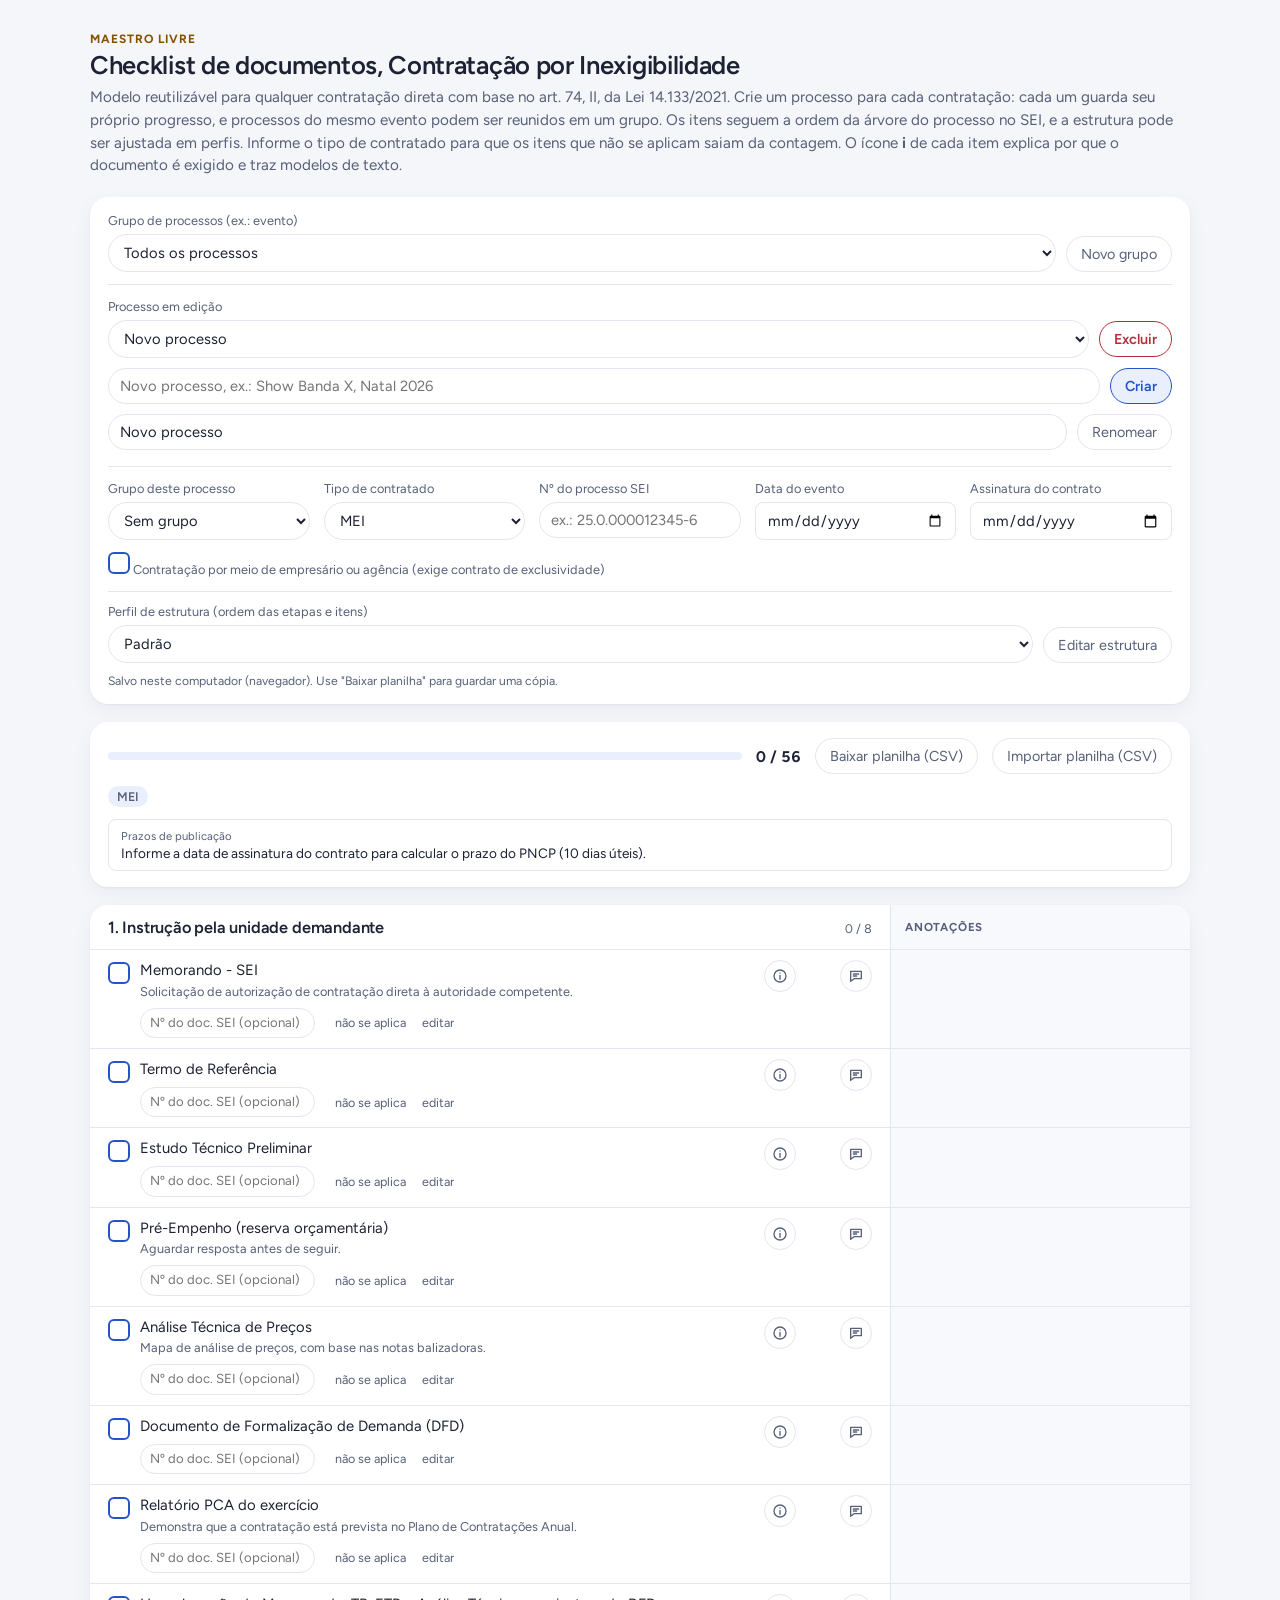
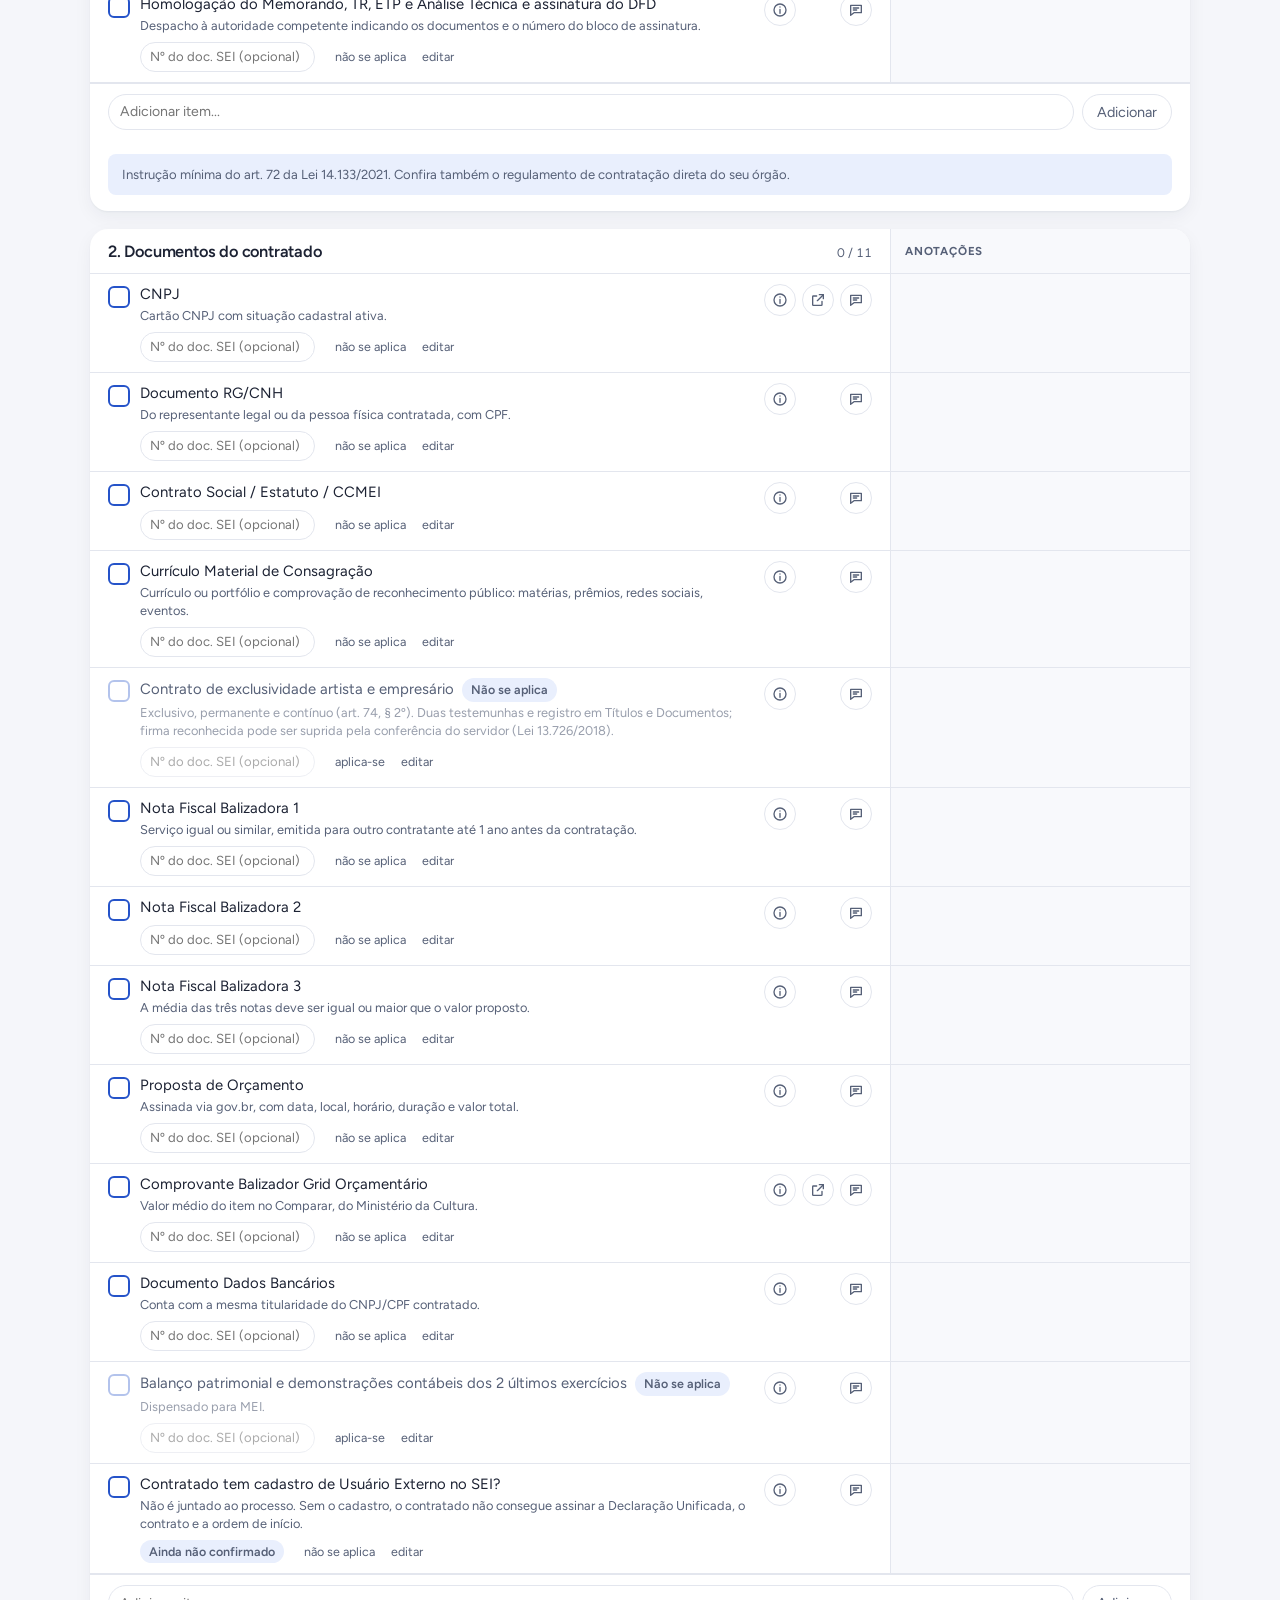
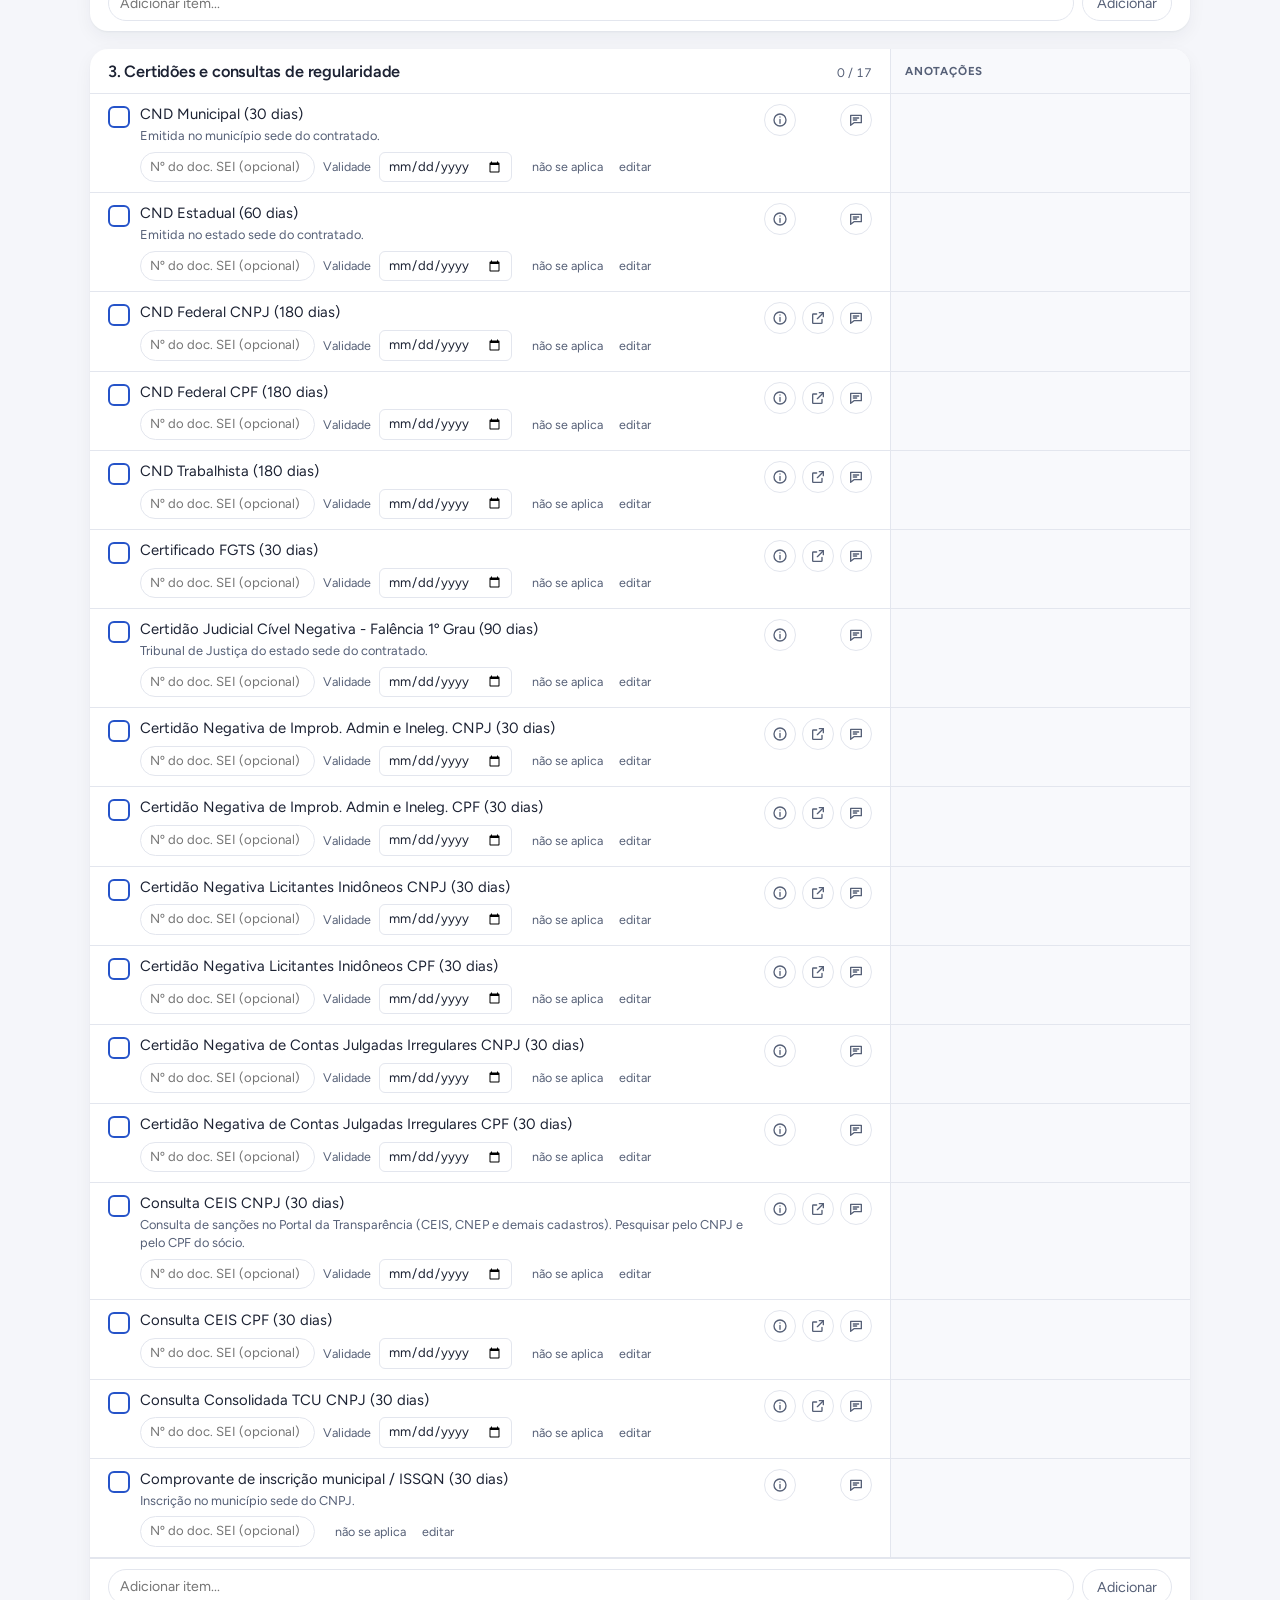
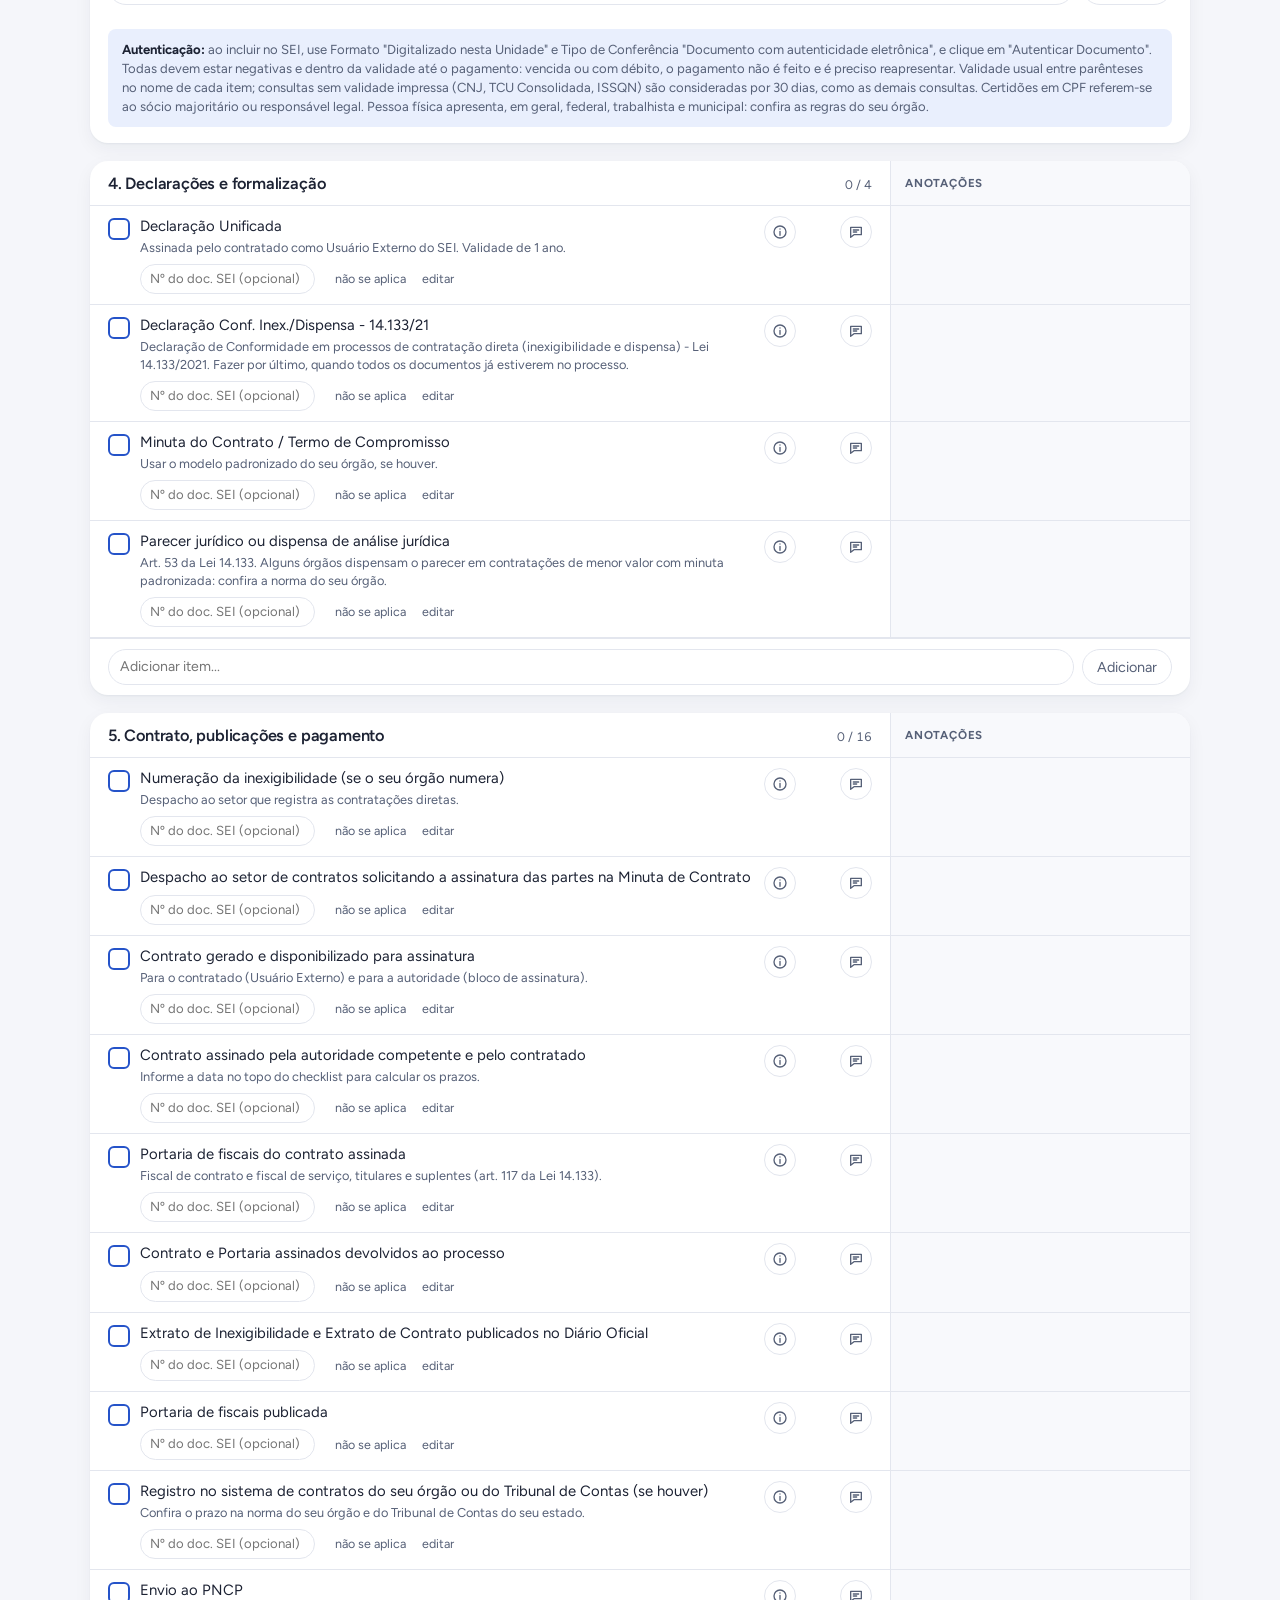
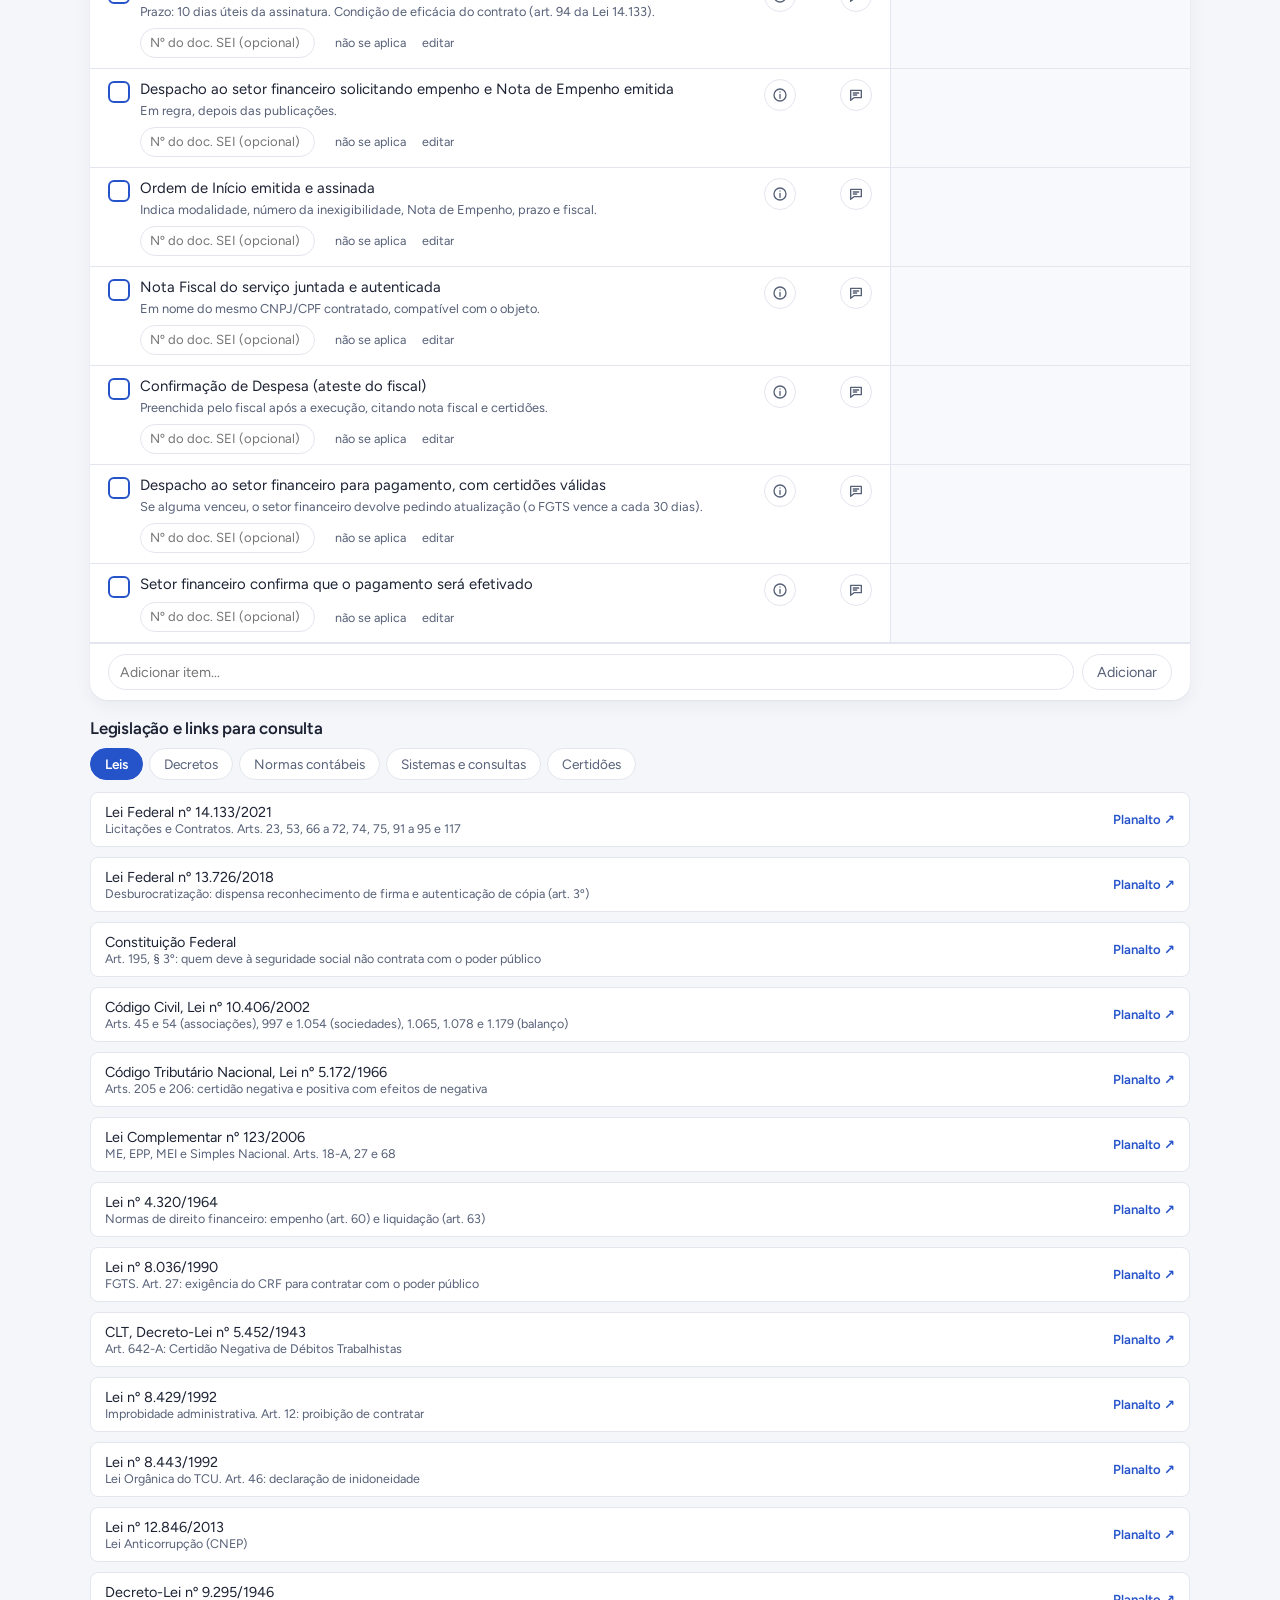
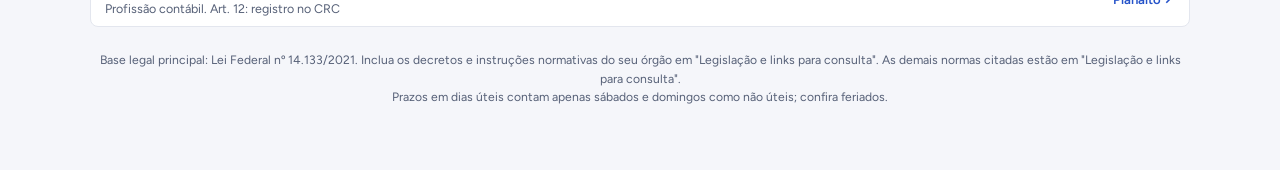
==== commit 1ca41878: "Maestro Livre 1.0.1: correções da auditoria e link da Consulta CEIS - Consulta CEIS abre a consulta " ====
--- a/app/checklist.html
+++ b/app/checklist.html
@@ -302,7 +302,7 @@
 
 <div class="wrap">
   <header>
-    <div class="eyebrow">Secretaria Municipal da Cultura</div>
+    <div class="eyebrow">Maestro Livre</div>
     <h1>Checklist de documentos, Contratação por Inexigibilidade</h1>
     <p class="sub">Modelo reutilizável para qualquer contratação direta com base no art. 74, II, da Lei 14.133/2021. Crie um processo para cada contratação: cada um guarda seu próprio progresso, e processos do mesmo evento podem ser reunidos em um grupo. Os itens seguem a ordem da árvore do processo no SEI, e a estrutura pode ser ajustada em perfis. Informe o tipo de contratado para que os itens que não se aplicam saiam da contagem. O ícone <b>i</b> de cada item explica por que o documento é exigido e traz modelos de texto.</p>
   </header>
@@ -479,8 +479,8 @@
       {id:"inid_cpf", cert:true, text:"Certidão Negativa Licitantes Inidôneos CPF (30 dias)", t:["mei","pj"], link:"https://certidoes.apps.tcu.gov.br/emitir-certidao-inidoneos"},
       {id:"contas_cnpj", cert:true, text:"Certidão Negativa de Contas Julgadas Irregulares CNPJ (30 dias)", t:["mei","pj"]},
       {id:"contas_cpf", cert:true, text:"Certidão Negativa de Contas Julgadas Irregulares CPF (30 dias)", t:["mei","pj"]},
-      {id:"ceis_cnpj", cert:true, text:"Consulta CEIS CNPJ (30 dias)", hint:"A Certidão Negativa Correcional da CGU (ente privado) abrange CEIS, CNEP e CEPIM.", t:["mei","pj"], link:"https://certidoes.cgu.gov.br/"},
-      {id:"ceis_cpf", cert:true, text:"Consulta CEIS CPF (30 dias)", t:["mei","pj"], link:"https://certidoes.cgu.gov.br/"},
+      {id:"ceis_cnpj", cert:true, text:"Consulta CEIS CNPJ (30 dias)", hint:"Consulta de sanções no Portal da Transparência (CEIS, CNEP e demais cadastros). Pesquisar pelo CNPJ e pelo CPF do sócio.", t:["mei","pj"], link:"https://portaldatransparencia.gov.br/sancoes/consulta?paginacaoSimples=true&tamanhoPagina=&offset=&direcaoOrdenacao=asc&colunasSelecionadas=linkDetalhamento%2Ccadastro%2CcpfCnpj%2CnomeSancionado%2CufSancionado%2Corgao%2CcategoriaSancao%2CdataPublicacao%2CvalorMulta%2Cquantidade&ordenarPor=nomeSancionado&direcao=asc"},
+      {id:"ceis_cpf", cert:true, text:"Consulta CEIS CPF (30 dias)", t:["mei","pj"], link:"https://portaldatransparencia.gov.br/sancoes/consulta?paginacaoSimples=true&tamanhoPagina=&offset=&direcaoOrdenacao=asc&colunasSelecionadas=linkDetalhamento%2Ccadastro%2CcpfCnpj%2CnomeSancionado%2CufSancionado%2Corgao%2CcategoriaSancao%2CdataPublicacao%2CvalorMulta%2Cquantidade&ordenarPor=nomeSancionado&direcao=asc"},
       {id:"tcu_consolidada", cert:true, text:"Consulta Consolidada TCU CNPJ (30 dias)", t:["mei","pj"], link:"https://certidoes-apf.apps.tcu.gov.br/"},
       {id:"issqn", text:"Comprovante de inscrição municipal / ISSQN (30 dias)", hint:"Inscrição no município sede do CNPJ.", t:["mei","pj"]}
     ], base:"<b>Autenticação:</b> ao incluir no SEI, use Formato \"Digitalizado nesta Unidade\" e Tipo de Conferência \"Documento com autenticidade eletrônica\", e clique em \"Autenticar Documento\". Todas devem estar negativas e dentro da validade até o pagamento: vencida ou com débito, o pagamento não é feito e é preciso reapresentar. Validade usual entre parênteses no nome de cada item; consultas sem validade impressa (CNJ, TCU Consolidada, ISSQN) são consideradas por 30 dias, como as demais consultas. Certidões em CPF referem-se ao sócio majoritário ou responsável legal. Pessoa física apresenta, em geral, federal, trabalhista e municipal: confira as regras do seu órgão."},
@@ -802,14 +802,14 @@
       pendencia: true
     },
     ceis_cnpj: {
-      pq: "Verifica se o contratado tem sanções que o impedem de contratar com a administração. A Certidão Negativa Correcional da CGU, para ente privado, reúne em um documento as consultas a: <ul><li><b>CEIS</b>, empresas e pessoas inidôneas e suspensas por qualquer órgão público do país;</li><li><b>CNEP</b>, empresas punidas pela Lei Anticorrupção;</li><li><b>CEPIM</b>, entidades sem fins lucrativos impedidas de receber recursos públicos;</li><li><b>ePAD e CGU-PJ</b>, processos de responsabilização em andamento na CGU.</li></ul>",
+      pq: "Verifica se o contratado tem sanções que o impedem de contratar com a administração. A consulta de sanções do Portal da Transparência reúne os cadastros: <ul><li><b>CEIS</b>, empresas e pessoas inidôneas e suspensas por qualquer órgão público do país;</li><li><b>CNEP</b>, empresas punidas pela Lei Anticorrupção;</li><li><b>CEPIM</b>, entidades sem fins lucrativos impedidas de receber recursos públicos;</li><li><b>ePAD e CGU-PJ</b>, processos de responsabilização em andamento na CGU.</li></ul>",
       quando: "Pessoa jurídica, em nome da empresa e do sócio majoritário.",
       extras: [
         ["Se aparecer registro", "Sanção de impedimento, suspensão ou inidoneidade em vigor impede a contratação. Processo apenas em andamento não impede, mas deve ser registrado e avaliado. Na dúvida, consultar o órgão jurídico."]
       ],
-      atencao: CERT_ATENCAO + " No site da CGU, escolher \"Ente Privado\".",
+      atencao: CERT_ATENCAO + " No Portal da Transparência, pesquisar pelo CNPJ da empresa e pelo CPF do sócio.",
       base: ["Lei 14.133/2021, arts. 14 e 156", "Lei 12.846/2013 (Lei Anticorrupção)"],
-      links: [["Certidões, CGU", "https://certidoes.cgu.gov.br/"]],
+      links: [["Consulta CEIS (sanções), Portal da Transparência", "https://portaldatransparencia.gov.br/sancoes/consulta?paginacaoSimples=true&tamanhoPagina=&offset=&direcaoOrdenacao=asc&colunasSelecionadas=linkDetalhamento%2Ccadastro%2CcpfCnpj%2CnomeSancionado%2CufSancionado%2Corgao%2CcategoriaSancao%2CdataPublicacao%2CvalorMulta%2Cquantidade&ordenarPor=nomeSancionado&direcao=asc"]],
       pendencia: true
     },
     tcu_consolidada: {
@@ -1416,7 +1416,7 @@
     if(d.pendencia){
       var nomeDoc = textOf(item, p);
       extras.push(["Modelo de mensagem: documento com pendência", "Texto para enviar ao contratado quando não for possível emitir, acessar ou validar este documento. O nome do documento já vem preenchido; troque o que está entre colchetes.",
-        "Assunto: Pendência na documentação para contratação, " + nomeDoc + "\n\nOlá, [nome].\n\nNa conferência da documentação para a sua contratação pelo [nome do órgão], não foi possível obter ou validar o seguinte documento:\n\n" + nomeDoc + ", referente ao [CNPJ/CPF nº].\n\nMotivo: [ex.: a certidão foi emitida como positiva / o site do órgão emissor indicou pendência / não foi possível emitir o documento pelo site].\n\nPara seguirmos com o processo, solicitamos que você verifique a situação junto ao órgão emissor, tome as providências necessárias para regularizar e nos envie o documento válido e sem pendências em até 5 (cinco) dias úteis a partir do recebimento desta mensagem. No caso de certidões de débitos, também é aceita a certidão positiva com efeitos de negativa.\n\n" + (item.link ? "Link para emissão ou consulta: " + item.link + "\n\n" : "") + "A falta do documento impede a comprovação da regularidade exigida pela Lei nº 14.133/2021 e pode inviabilizar a contratação.\n\nFicamos à disposição para esclarecimentos.\n\nAtenciosamente,\n[Nome]\n[Nome da unidade], Secretaria Municipal da Cultura\n[telefone] / [e-mail]"]);
+        "Assunto: Pendência na documentação para contratação, " + nomeDoc + "\n\nOlá, [nome].\n\nNa conferência da documentação para a sua contratação pelo [nome do órgão], não foi possível obter ou validar o seguinte documento:\n\n" + nomeDoc + ", referente ao [CNPJ/CPF nº].\n\nMotivo: [ex.: a certidão foi emitida como positiva / o site do órgão emissor indicou pendência / não foi possível emitir o documento pelo site].\n\nPara seguirmos com o processo, solicitamos que você verifique a situação junto ao órgão emissor, tome as providências necessárias para regularizar e nos envie o documento válido e sem pendências em até 5 (cinco) dias úteis a partir do recebimento desta mensagem. No caso de certidões de débitos, também é aceita a certidão positiva com efeitos de negativa.\n\n" + (item.link ? "Link para emissão ou consulta: " + item.link + "\n\n" : "") + "A falta do documento impede a comprovação da regularidade exigida pela Lei nº 14.133/2021 e pode inviabilizar a contratação.\n\nFicamos à disposição para esclarecimentos.\n\nAtenciosamente,\n[Nome]\n[Nome da unidade], [Nome do órgão]\n[telefone] / [e-mail]"]);
     }
     if(d.meuModelo) extras.push(["Seu modelo de texto", "Escrito por você (Editar esta explicação).", d.meuModelo]);
     extras.forEach(function(x){ if(!x[2]) sec(x[0], x[1], true); });
